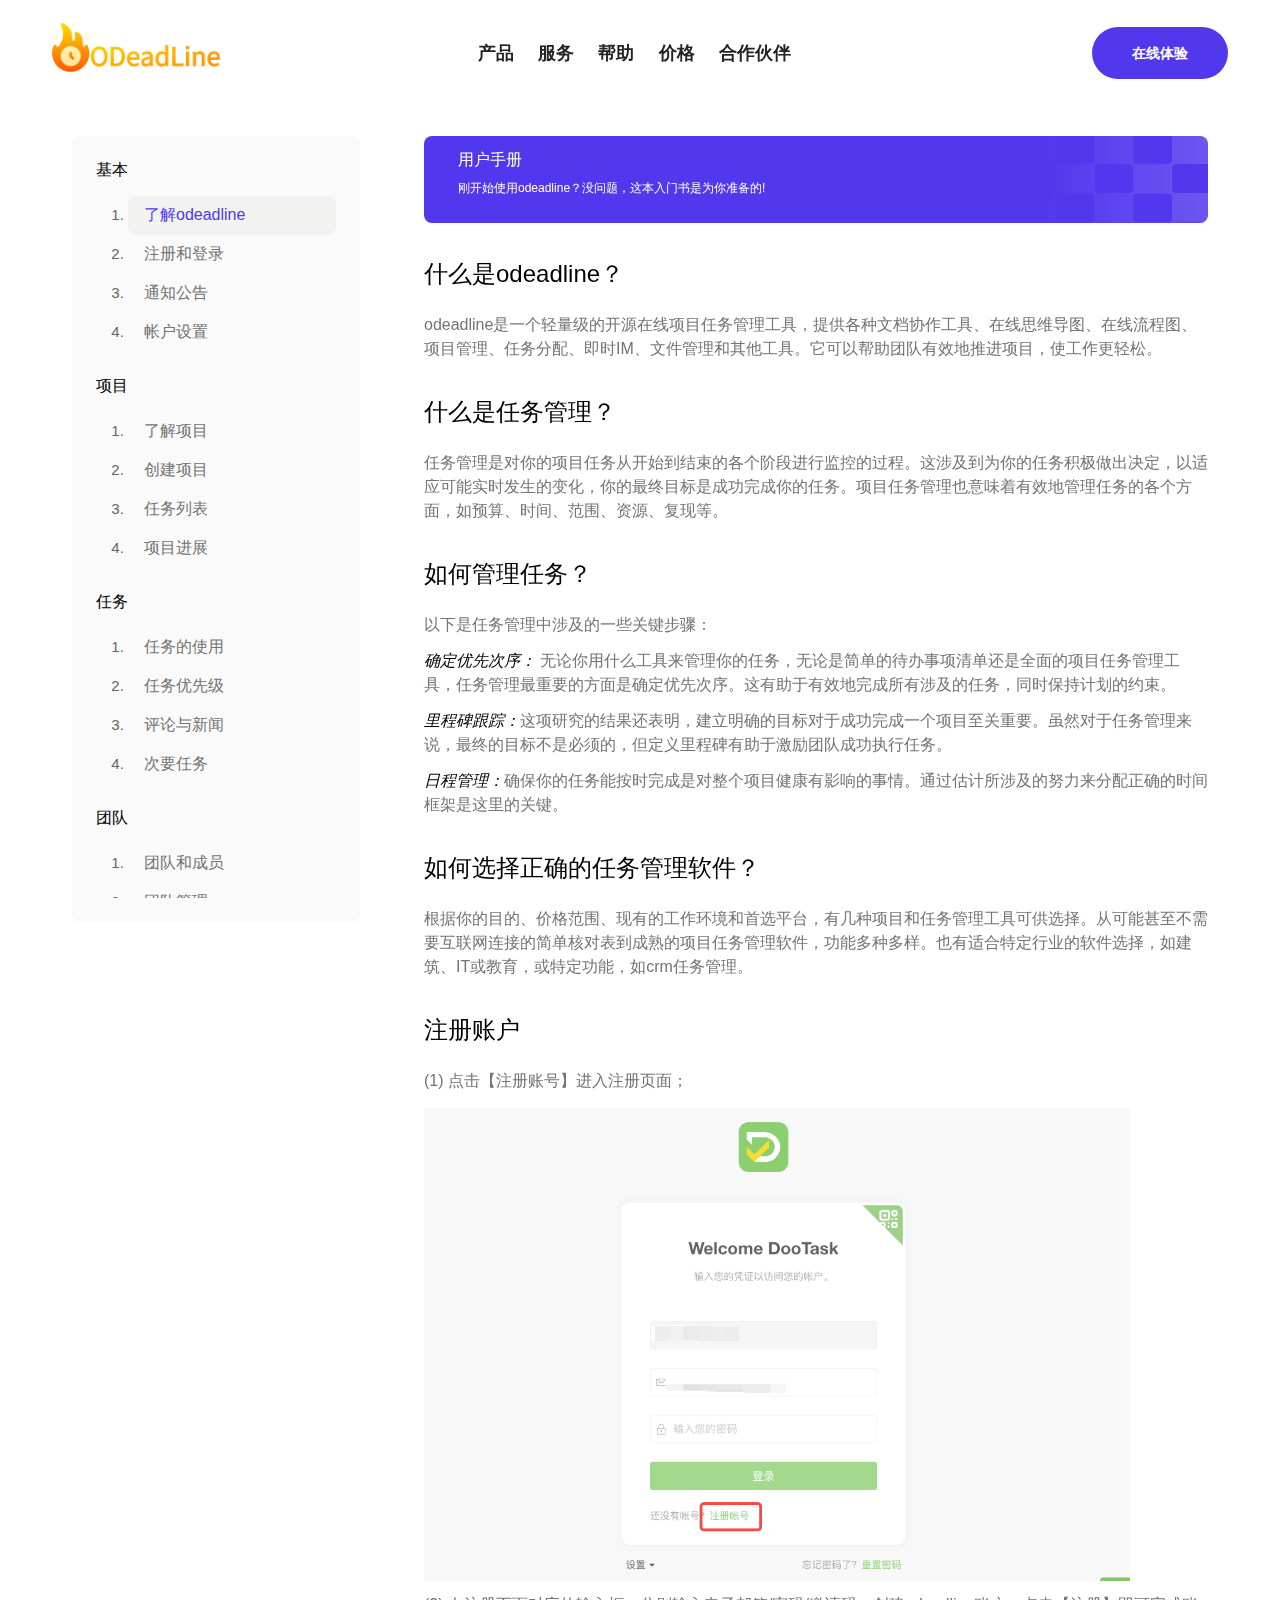
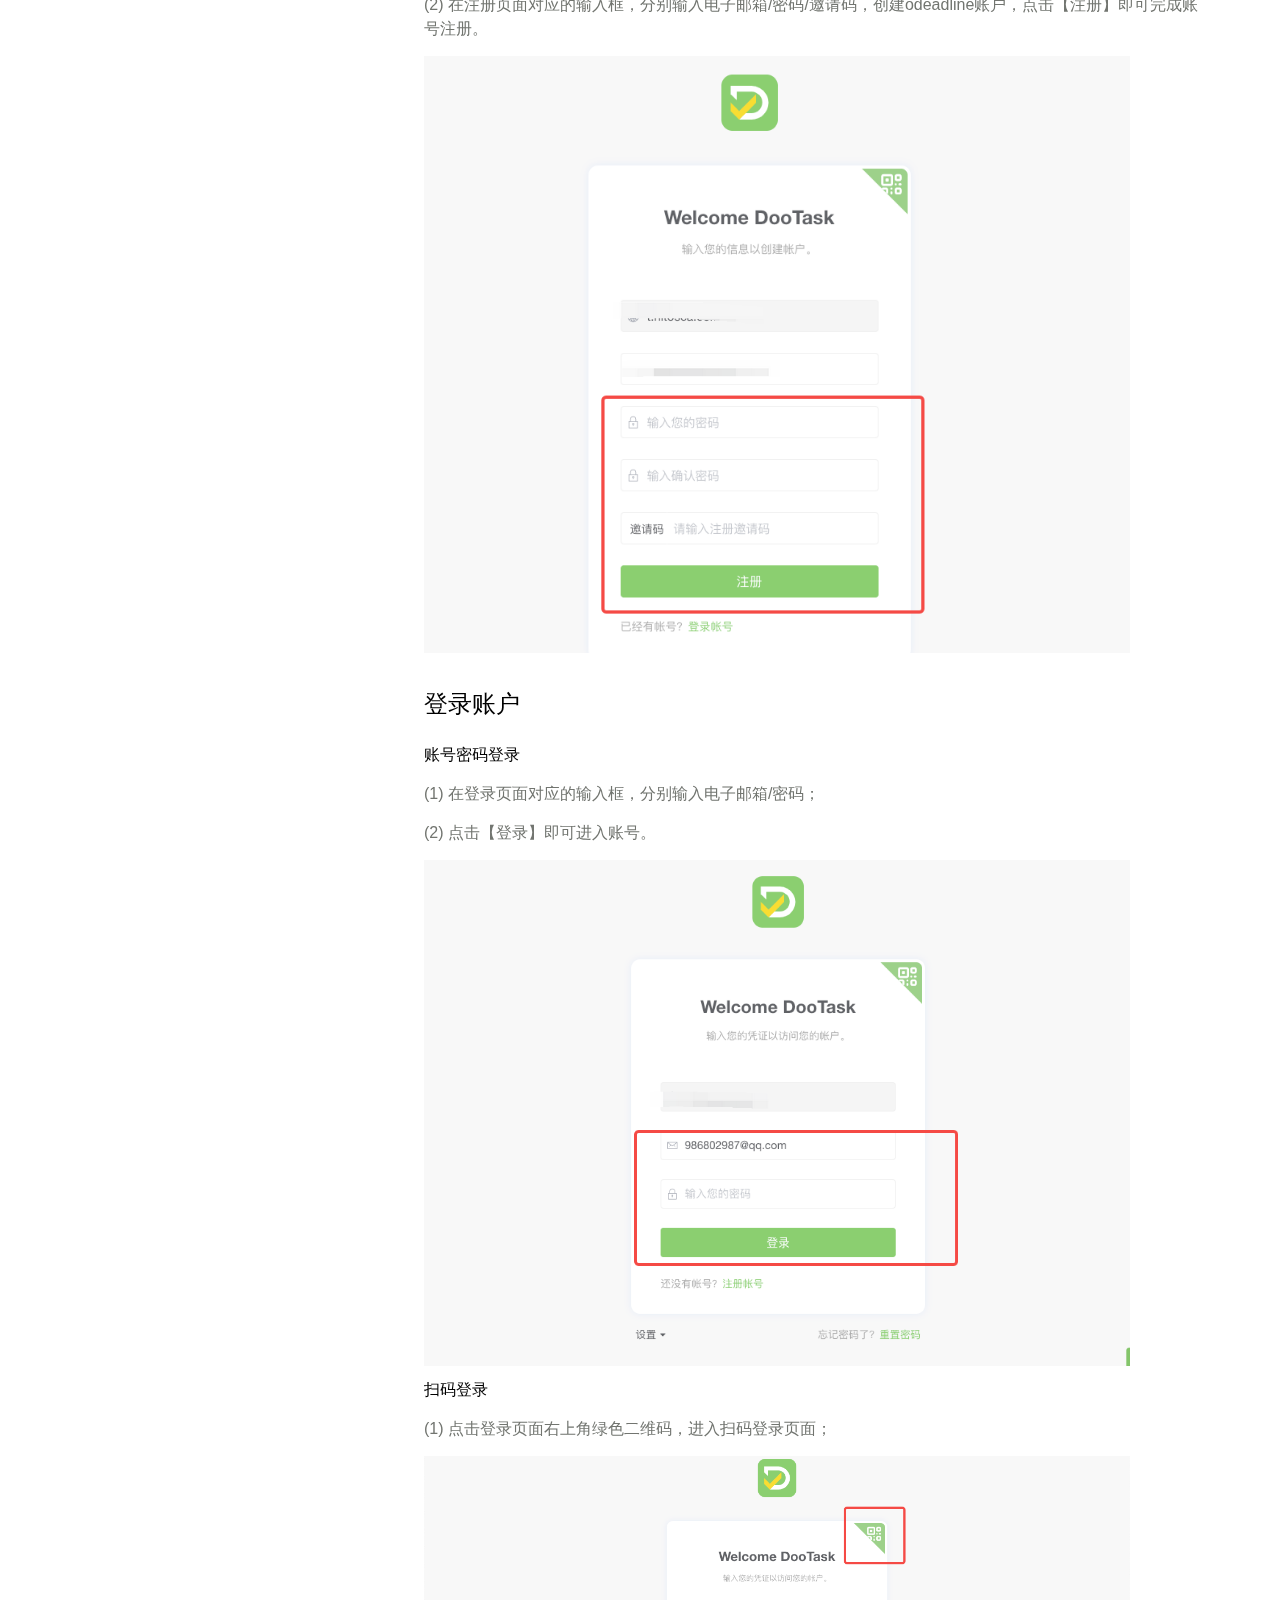
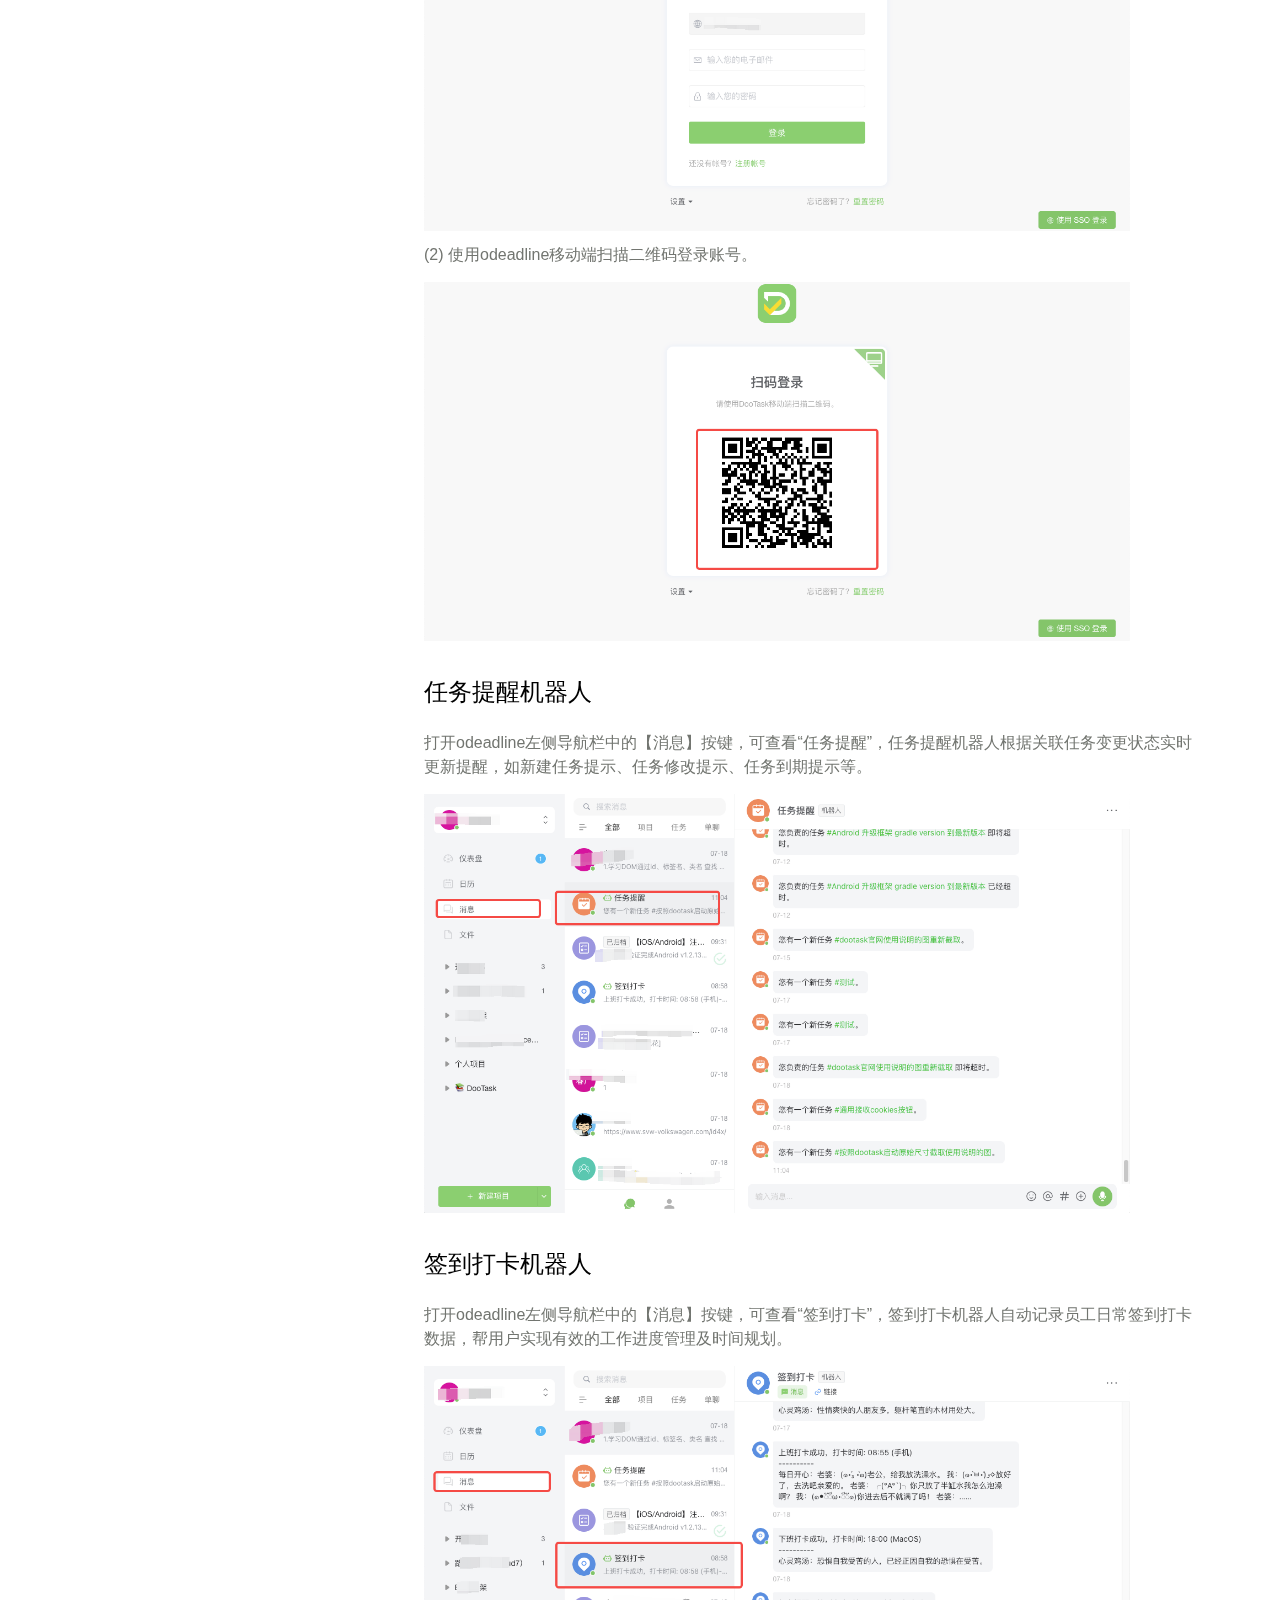
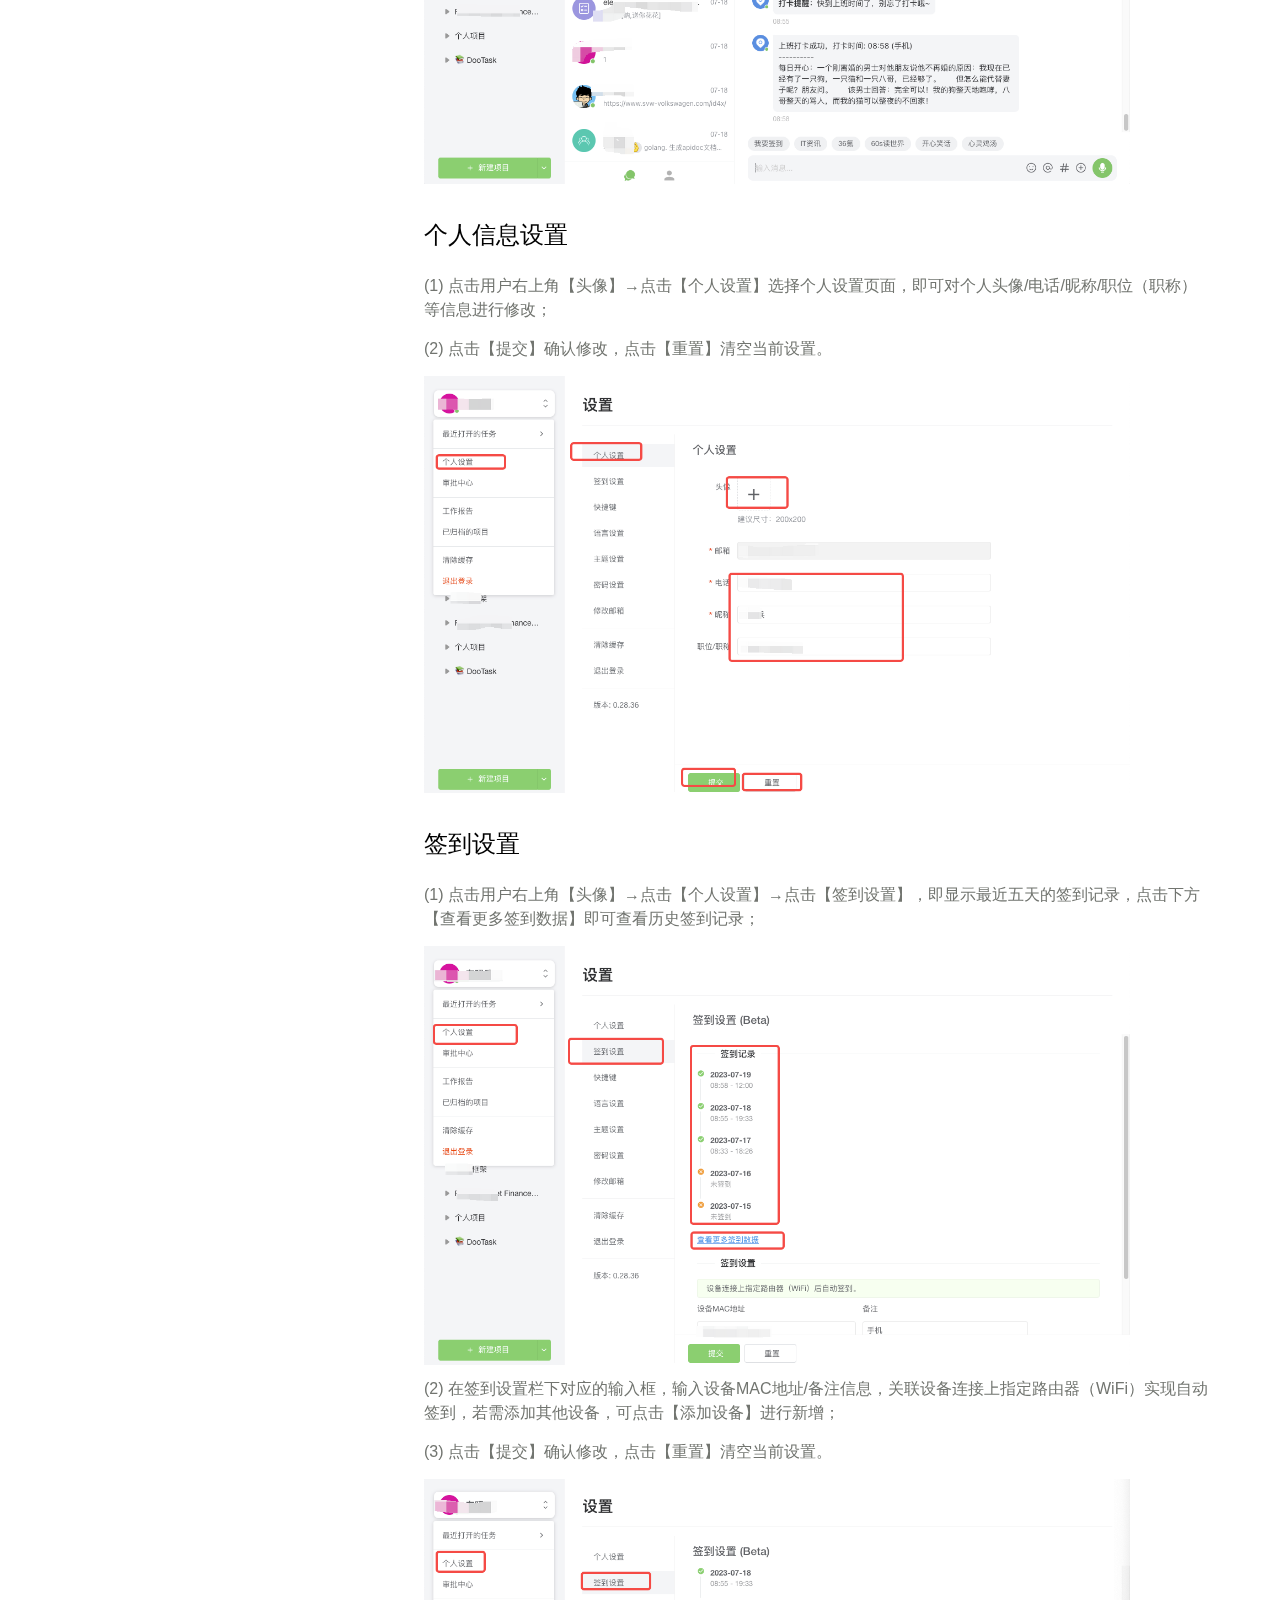
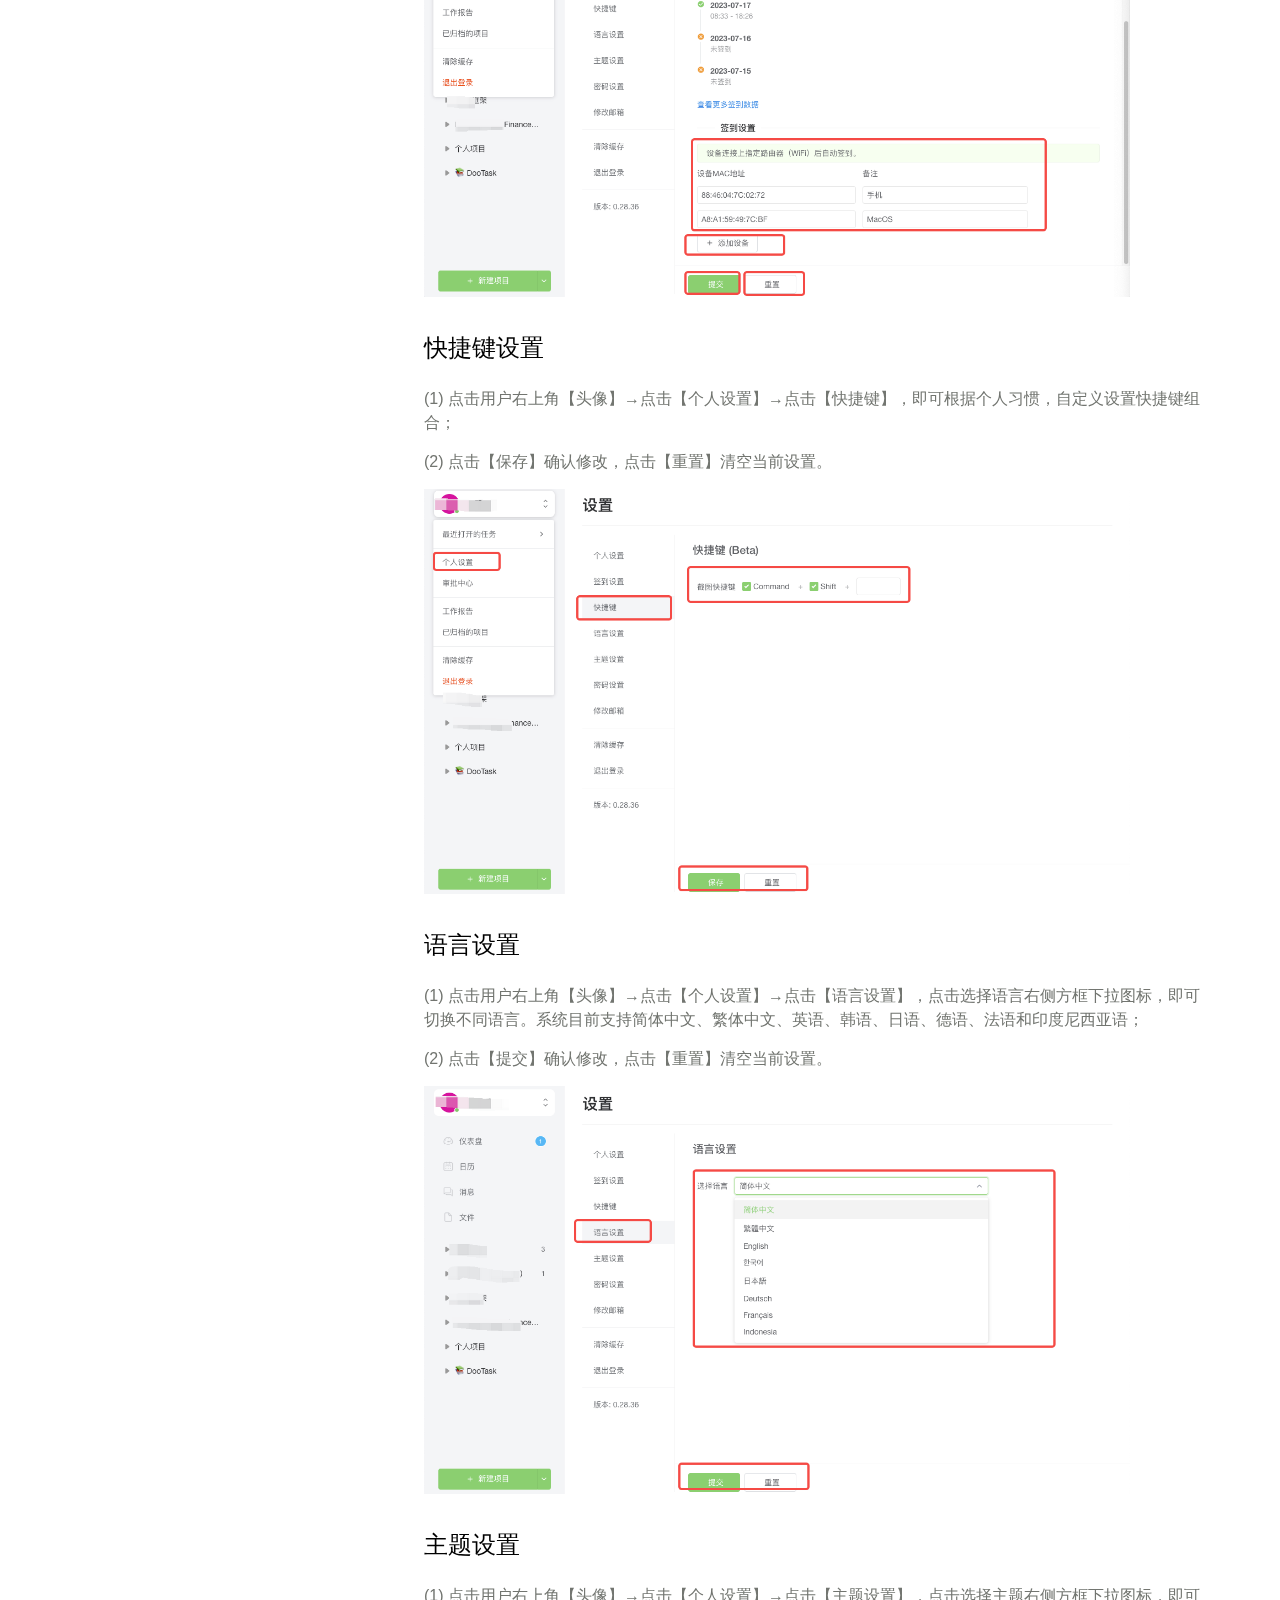
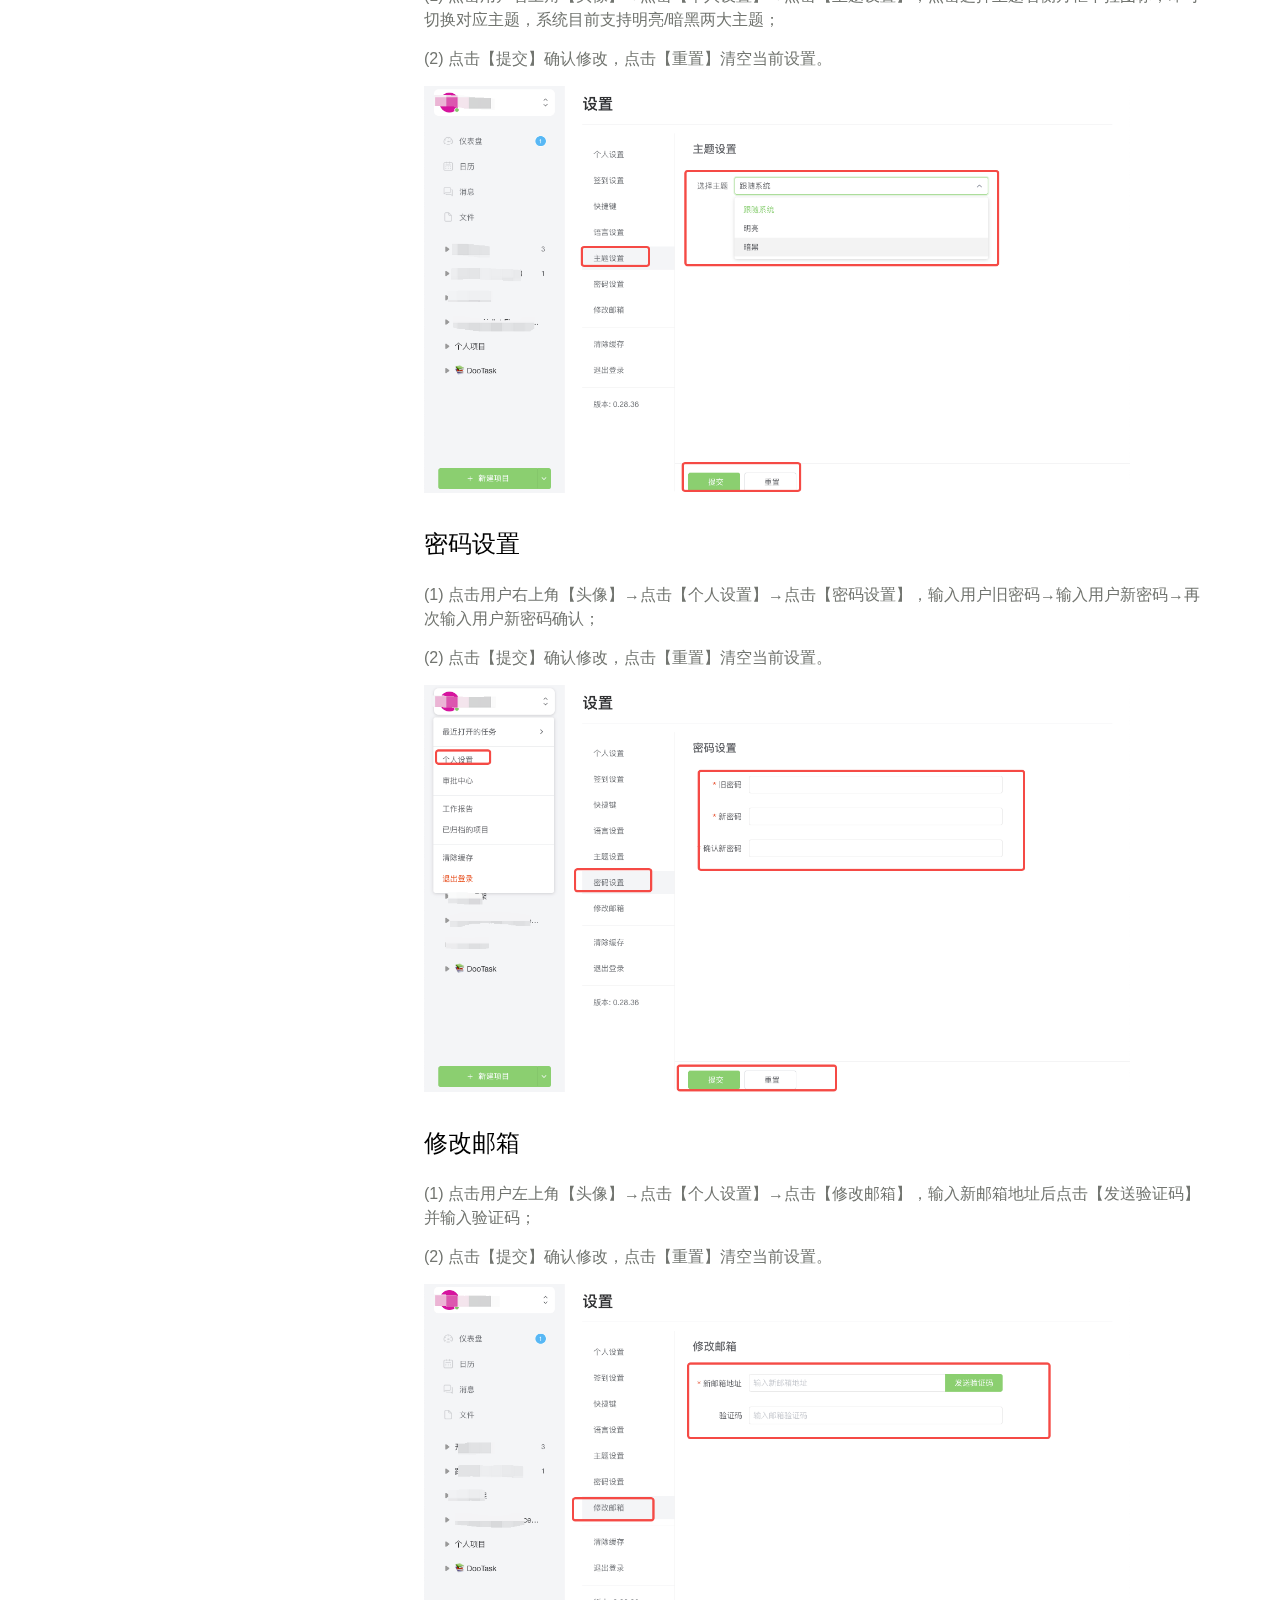
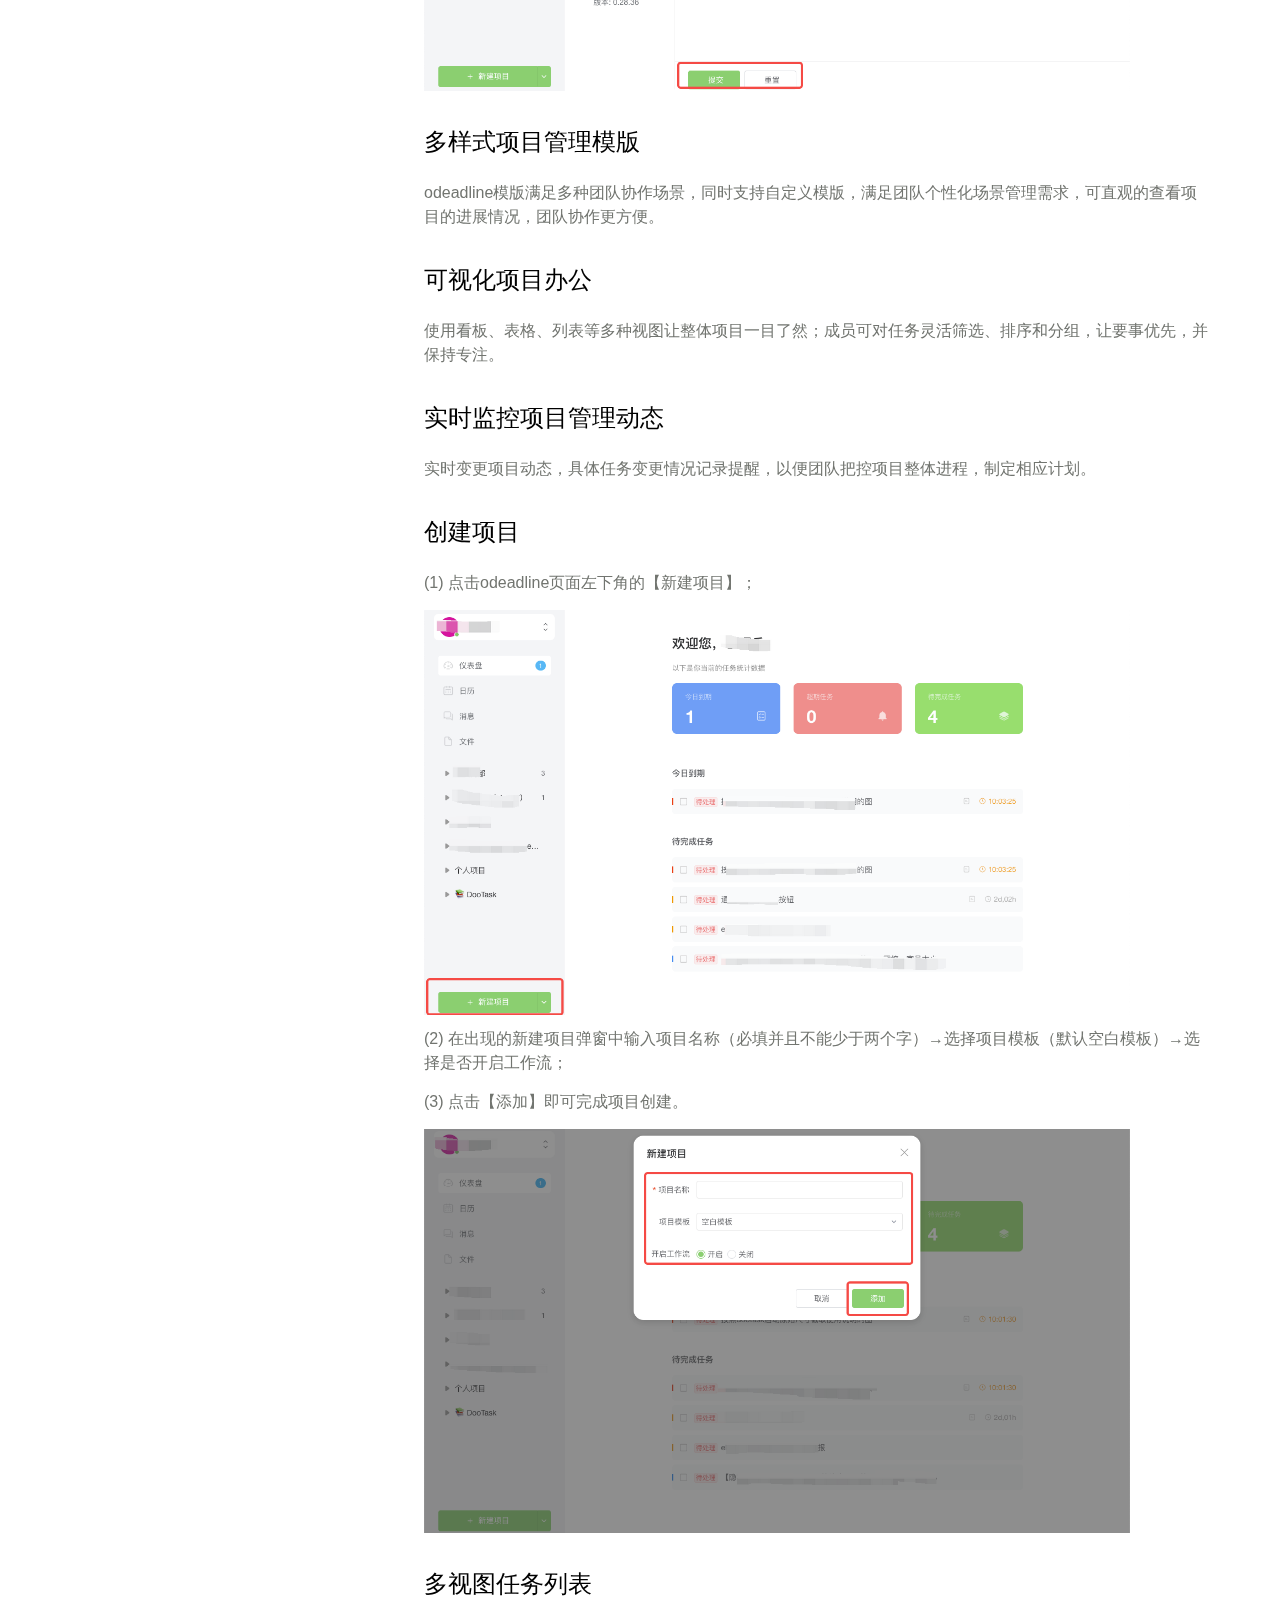
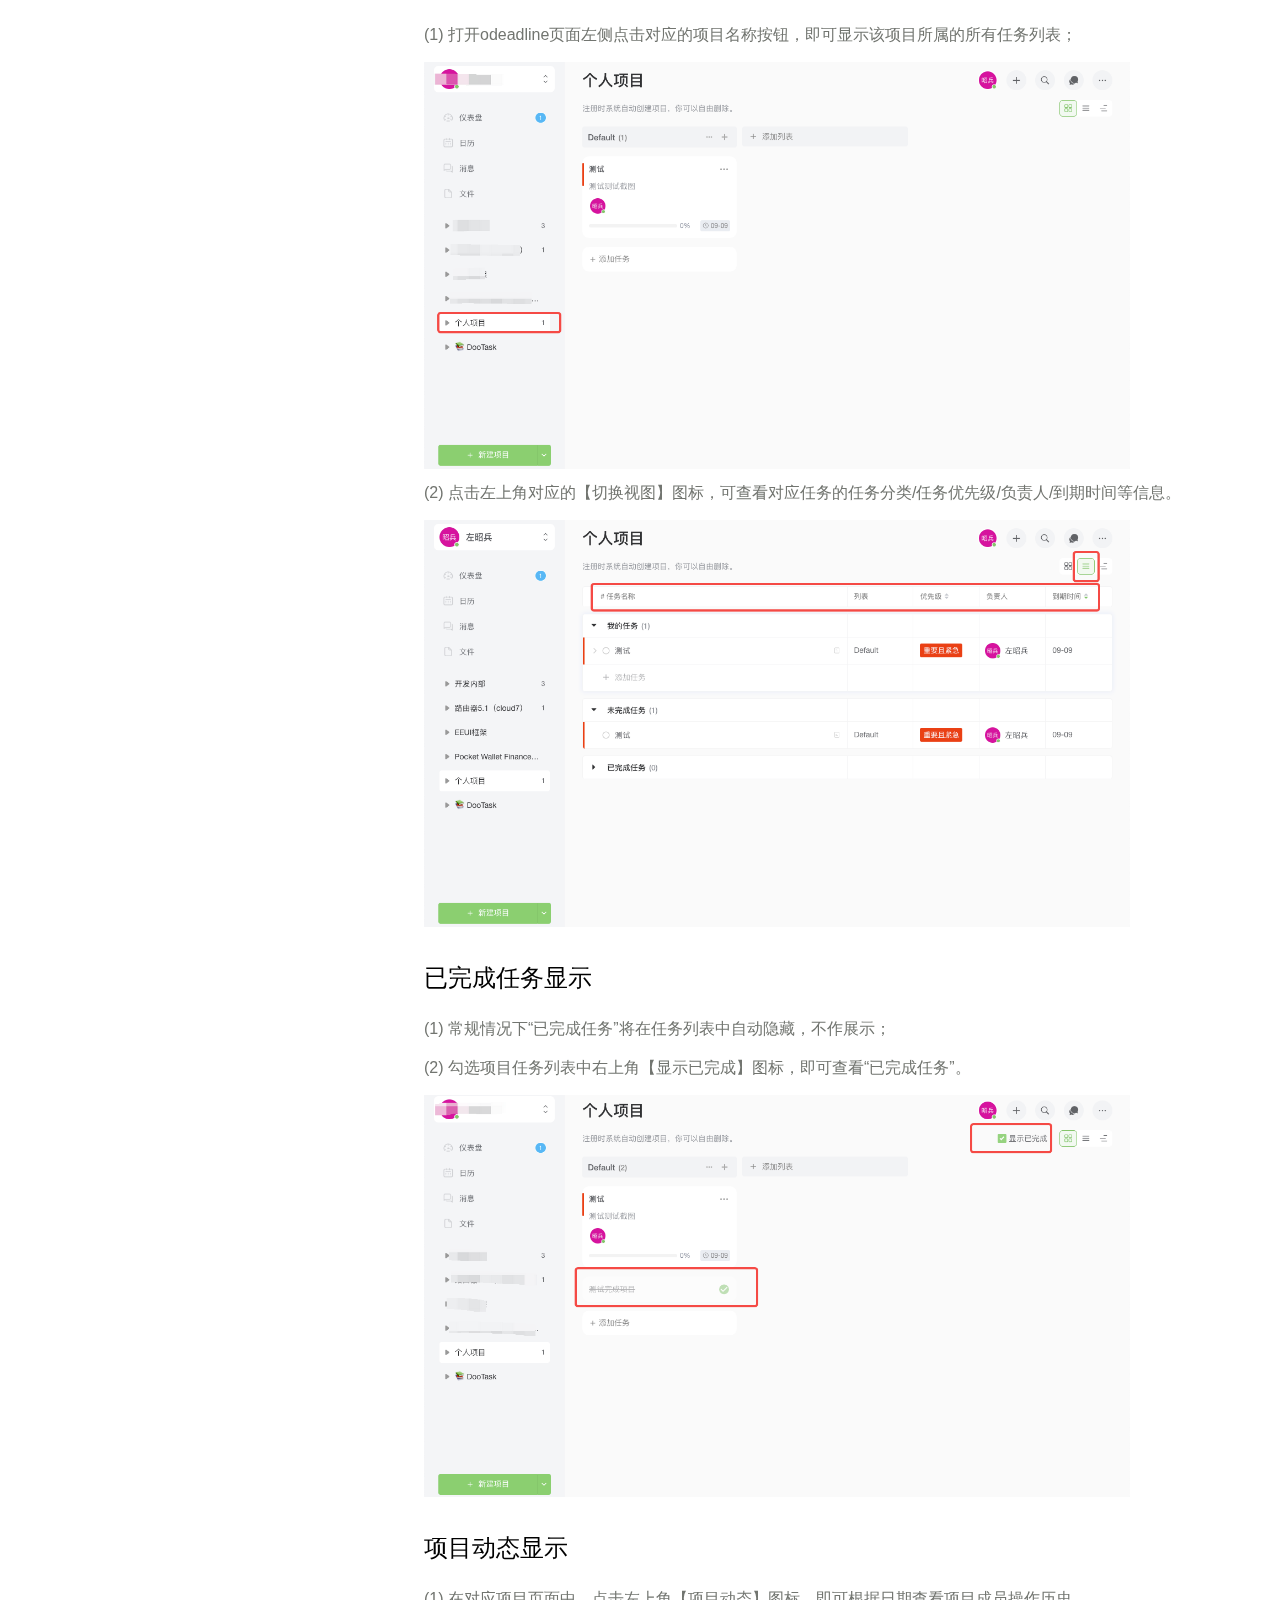
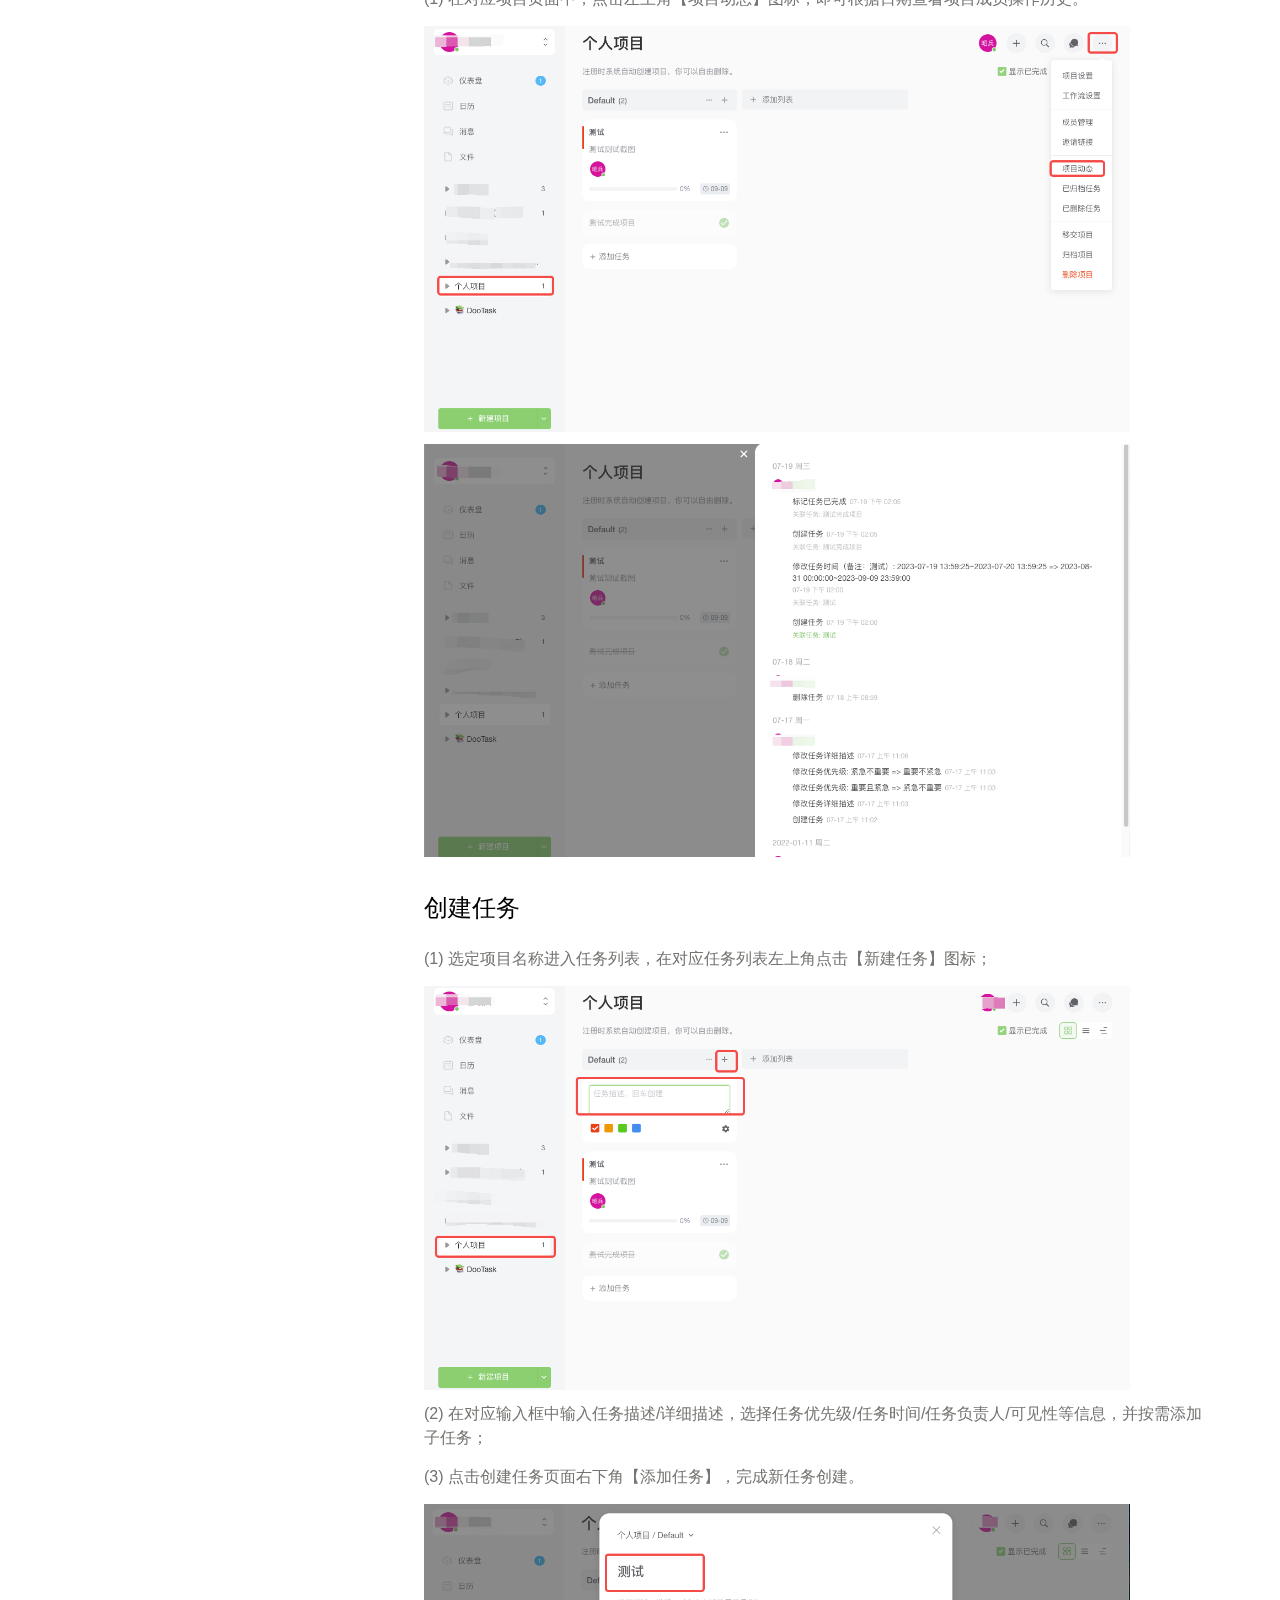
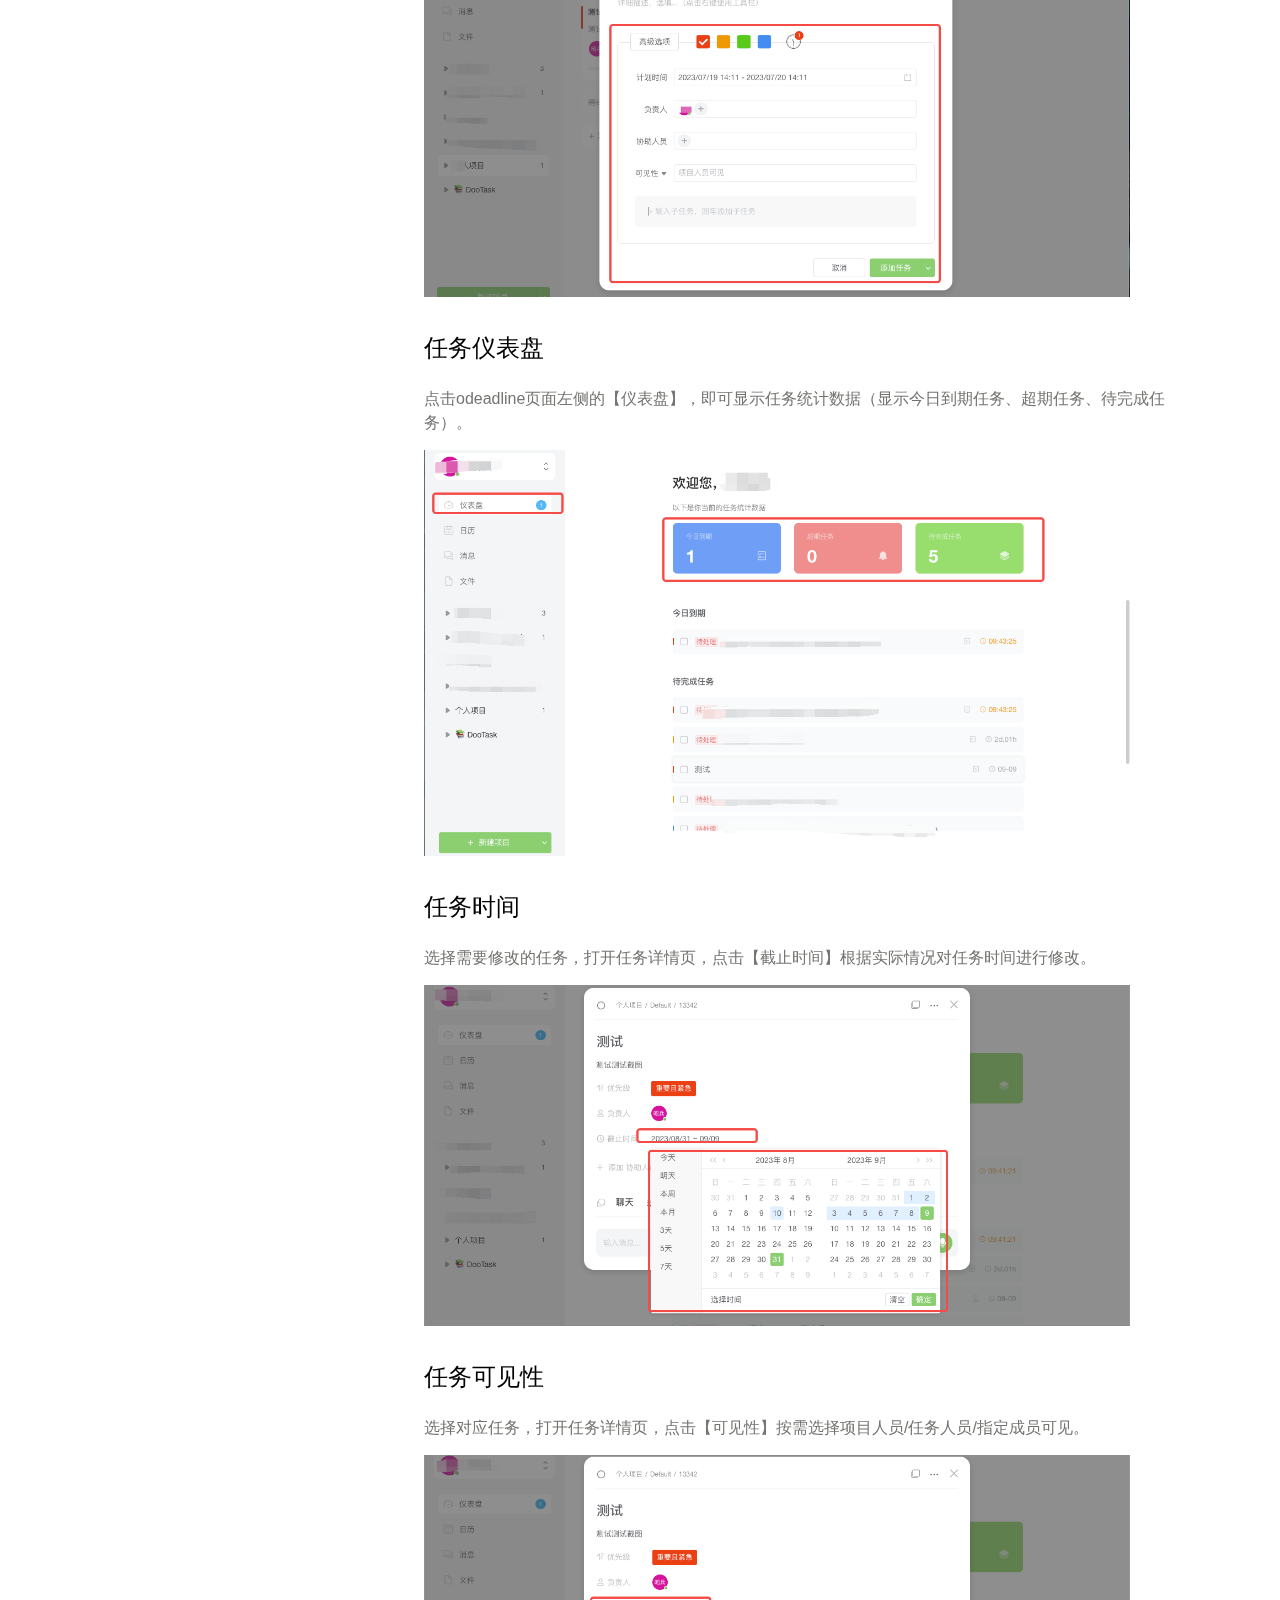
==== docs.html @ 8788df1c "feat(官网): 基本搞定官网，就差视频，和教程的图片替换" ====
<!DOCTYPE html>
<html lang="en">

<head>
    <!-- ========== Meta Tags ========== -->
    <meta charset="utf-8">
    <meta http-equiv="X-UA-Compatible" content="IE=edge">
    <meta name="viewport" content="width=device-width, initial-scale=1">
    <meta name="description" content="企业本地协作与管理一体机" />

    <!-- ========== Page Title ========== -->
    <title>企业协作与管理一体机</title>

    <!-- ========== Favicon Icon ========== -->
    <link
      rel="shortcut icon"
      href="assets/img/favicon.ico"
      type="image/x-icon"
    />

    <!-- ========== Start Stylesheet ========== -->
    <link href="assets/css/bootstrap.min.css" rel="stylesheet" />
    <link href="assets/css/font-awesome.min.css" rel="stylesheet" />
    <link href="assets/css/themify-icons.css" rel="stylesheet" />
    <link href="assets/css/elegant-icons.css" rel="stylesheet" />
    <link href="assets/css/flaticon-set.css" rel="stylesheet" />
    <link href="assets/css/magnific-popup.css" rel="stylesheet" />
    <link href="assets/css/owl.carousel.min.css" rel="stylesheet" />
    <link href="assets/css/owl.theme.default.min.css" rel="stylesheet" />
    <link href="assets/css/animate.css" rel="stylesheet" />
    <link href="assets/css/validnavs.css" rel="stylesheet" />
    <link href="assets/css/style.css" rel="stylesheet" />
    <link href="assets/css/responsive.css" rel="stylesheet" />

    <link rel="stylesheet" href="assets/css/common.css">
    <link rel="stylesheet" type="text/css" href="assets/css/rem.css">
    <link rel="stylesheet" href="assets/css/help.css">

    <!-- ========== End Stylesheet ========== -->

    <style>
        .middle {
            display: flex;
            flex-direction: column;
            justify-content: center;
            align-items: center;
        }
    </style>
    <!-- HTML5 shim and Respond.js for IE8 support of HTML5 elements and media queries -->
    <!-- WARNING: Respond.js doesn't work if you view the page via file:// -->
    <!--[if lt IE 9]>
      <script src="assets/js/html5/html5shiv.min.js"></script>
      <script src="assets/js/html5/respond.min.js"></script>
    <![endif]-->

</head>

<body>

    <!-- Preloader Start -->
    <div class="se-pre-con"></div>
    <!-- Preloader Ends -->

    <!-- Header 
    ============================================= -->
    <header>
        <!-- Start Navigation -->
        <nav
          class="navbar mobile-sidenav attr-border navbar-sticky navbar-default validnavs navbar-fixed dark no-background"
        >
          <div
            class="container d-flex justify-content-between align-items-center"
          >
            <!-- Start Header Navigation -->
            <div class="navbar-header">
              <button
                type="button"
                class="navbar-toggle"
                data-toggle="collapse"
                data-target="#navbar-menu"
              >
                <i class="fa fa-bars"></i>
              </button>
              <a class="navbar-brand" href="index.html">
                <img src="assets/img/odlogo-light.png" class="logo" alt="Logo" />
              </a>
            </div>
            <!-- End Header Navigation -->
  
            <!-- Collect the nav links, forms, and other content for toggling -->
            <div class="collapse navbar-collapse" id="navbar-menu">
              <img src="assets/img/logo.png" alt="Logo" />
              <button
                type="button"
                class="navbar-toggle"
                data-toggle="collapse"
                data-target="#navbar-menu"
              >
                <i class="fa fa-times"></i>
              </button>
  
              <ul
                class="nav navbar-nav navbar-right"
                data-in="fadeInDown"
                data-out="fadeOutUp"
              >
                <li>
                  <a
                    href="index.html"
                    class="dropdown-toggle active"
                    data-toggle="dropdown"
                    >产品</a
                  >
                </li>
                <li>
                  <a href="services.html" class="dropdown-toggle" data-toggle="dropdown"
                    >服务</a
                  >
                </li>
                <li>
                  <a href="docs.html" class="dropdown-toggle" data-toggle="dropdown"
                    >帮助</a
                  >
                </li>
                <li>
                  <a href="price.html" class="dropdown-toggle" data-toggle="dropdown"
                    >价格</a
                  >
                </li>
                <li>
                  <a href="partner.html" class="dropdown-toggle" data-toggle="dropdown"
                    >合作伙伴</a
                  >
                </li>
              </ul>
            </div>
            <!-- /.navbar-collapse -->

            <div class="attr-right">
              <!-- Start Atribute Navigation -->
              <div class="attr-nav">
                <ul>
                  <li class="button"><a target="_blank" href="https://demo.odeadline.com">在线体验</a></li>
                </ul>
              </div>
              <!-- End Atribute Navigation -->
            </div>
  
            <!-- Main Nav -->
          </div>
          <!-- Overlay screen for menu -->
          <div class="overlay-screen"></div>
          <!-- End Overlay screen for menu -->
        </nav>
        <!-- End Navigation -->
      </header>
      <!-- End Header -->


    <!-- help抽屉 -->
    <div class="help-drawer">
      <div class="drawer-t mb-36">
        <a href="../zh/index.html" class="logo">
          <img id="logo" src="assets/dooimg/light/logo.svg" alt="odeadline,Logo">
          <i class="odeadline txt-7002027">odeadline</i>
        </a>
        <i class="close-drawer" onclick="closeHelpDraweHandle()">✕</i>
      </div>
      <ul class="help-l-ul">
        <li class="help-l-ul-item mb-24">
          <h5 class="txt-4001620 help-h5 mb-16" style="font-weight: 500;">基本</h5>
          <ol class="help-l-ol">
            <li class="l-ul-item" onclick="closeHelpDraweHandle()">
              <a class="txt-4001620 txt" href="#section-1">了解odeadline</a>
            </li>
            <li class="l-ul-item" onclick="closeHelpDraweHandle()">
              <a class="txt-4001620 txt" href="#section-2">注册和登录</a>
            </li>
            <li class="l-ul-item" onclick="closeHelpDraweHandle()">
              <a class="txt-4001620 txt" href="#section-3">通知公告</a>
            </li>
            <li class="l-ul-item" onclick="closeHelpDraweHandle()">
              <a class="txt-4001620 txt" href="#section-4">帐户设置</a>
            </li>
          </ol>
        </li>
        <li class="help-l-ul-item mb-24">
          <h5 class="txt-4001620 help-h5 mb-16" style="font-weight: 500;">项目</h5>
          <ol class="help-l-ol">
            <li class="l-ul-item" onclick="closeHelpDraweHandle()">
              <a class="txt-4001620 txt" href="#section-5">了解项目</a>
            </li>
            <li class="l-ul-item" onclick="closeHelpDraweHandle()">
              <a class="txt-4001620 txt" href="#section-6">创建项目</a>
            </li>
            <li class="l-ul-item" onclick="closeHelpDraweHandle()">
              <a class="txt-4001620 txt" href="#section-7">任务列表</a>
            </li>
            <li class="l-ul-item" onclick="closeHelpDraweHandle()">
              <a class="txt-4001620 txt" href="#section-8">项目进展</a>
            </li>
          </ol>
        </li>
        <li class="help-l-ul-item mb-24">
          <h5 class="txt-4001620 help-h5 mb-16" style="font-weight: 500;">任务</h5>
          <ol class="help-l-ol">
            <li class="l-ul-item" onclick="closeHelpDraweHandle()">
              <a class="txt-4001620 txt" href="#section-9">任务的使用</a>
            </li>
            <li class="l-ul-item" onclick="closeHelpDraweHandle()">
              <a class="txt-4001620 txt" href="#section-10">任务优先级</a>
            </li>
            <li class="l-ul-item" onclick="closeHelpDraweHandle()">
              <a class="txt-4001620 txt" href="#section-11">评论与新闻</a>
            </li>
            <li class="l-ul-item" onclick="closeHelpDraweHandle()">
              <a class="txt-4001620 txt" href="#section-12">次要任务</a>
            </li>
          </ol>
        </li>
        <li class="help-l-ul-item mb-24">
          <h5 class="txt-4001620 help-h5 mb-16" style="font-weight: 500;">团队</h5>
          <ol class="help-l-ol">
            <li class="l-ul-item" onclick="closeHelpDraweHandle()">
              <a class="txt-4001620 txt" href="#section-13">团队和成员</a>
            </li>
            <li class="l-ul-item" onclick="closeHelpDraweHandle()">
              <a class="txt-4001620 txt" href="#section-14">团队管理</a>
            </li>
            <li class="l-ul-item" onclick="closeHelpDraweHandle()">
              <a class="txt-4001620 txt" href="#section-15">团队设置</a>
            </li>
            <li class="l-ul-item" onclick="closeHelpDraweHandle()">
              <a class="txt-4001620 txt" href="#section-16">成员分组</a>
            </li>
          </ol>
        </li>
        <li class="help-l-ul-item mb-24">
          <h5 class="txt-4001620 help-h5 mb-16" style="font-weight: 500;">文件</h5>
          <ol class="help-l-ol">
            <li class="l-ul-item" onclick="closeHelpDraweHandle()">
              <a class="txt-4001620 txt" href="#section-17">文件类型</a>
            </li>
            <li class="l-ul-item" onclick="closeHelpDraweHandle()">
              <a class="txt-4001620 txt" href="#section-18">共享的文件</a>
            </li>
            <li class="l-ul-item" onclick="closeHelpDraweHandle()">
              <a class="txt-4001620 txt" href="#section-19">访问权限</a>
            </li>
          </ol>
        </li>
      </ul>
    </div>

    <!-- 内容区域 -->
    <main>
      <!-- 主要区域划分 -->
      <section>
        <article class="help">
          <div class="help-con">
            <div class="help-t-768" id="help-menu-btn">
              <img class="help-t-prev" src="assets/dooimg/prev.svg" alt="帮助中心">
              <i class="help-t-tit">帮助中心</i>
            </div>
            <div class="help-layout">
              <div class="help-l help-fiexd">
                <ul class="help-l-ul help-l-1920" id="help-l-ul">
                  <li class="help-l-ul-item mb-24">
                    <h5 class="txt-4001620 help-h5 mb-16" style="font-weight: 500;">基本</h5>
                    <ol class="help-l-ol">
                      <li class="l-ul-item active" data-id="section-1">
                        <a class="txt-4001620 txt help-a">了解odeadline</a>
                      </li>
                      <li class="l-ul-item" data-id="section-2">
                        <a class="txt-4001620 txt help-a">注册和登录</a>
                      </li>
                      <li class="l-ul-item" data-id="section-3">
                        <a class="txt-4001620 txt help-a">通知公告</a>
                      </li>
                      <li class="l-ul-item" data-id="section-4">
                        <a class="txt-4001620 txt help-a">帐户设置</a>
                      </li>
                    </ol>
                  </li>
                  <li class="help-l-ul-item mb-24">
                    <h5 class="txt-4001620 help-h5 mb-16" style="font-weight: 500;">项目</h5>
                    <ol class="help-l-ol">
                      <li class="l-ul-item" data-id="section-5">
                        <a class="txt-4001620 txt help-a">了解项目</a>
                      </li>
                      <li class="l-ul-item" data-id="section-6">
                        <a class="txt-4001620 txt help-a">创建项目</a>
                      </li>
                      <li class="l-ul-item" data-id="section-7">
                        <a class="txt-4001620 txt help-a">任务列表</a>
                      </li>
                      <li class="l-ul-item" data-id="section-8">
                        <a class="txt-4001620 txt help-a">项目进展</a>
                      </li>
                    </ol>
                  </li>
                  <li class="help-l-ul-item mb-24">
                    <h5 class="txt-4001620 help-h5 mb-16" style="font-weight: 500;">任务</h5>
                    <ol class="help-l-ol">
                      <li class="l-ul-item" data-id="section-9">
                        <a class="txt-4001620 txt help-a">任务的使用</a>
                      </li>
                      <li class="l-ul-item" data-id="section-10">
                        <a class="txt-4001620 txt help-a">任务优先级</a>
                      </li>
                      <li class="l-ul-item" data-id="section-11">
                        <a class="txt-4001620 txt help-a">评论与新闻</a>
                      </li>
                      <li class="l-ul-item" data-id="section-12">
                        <a class="txt-4001620 txt help-a">次要任务</a>
                      </li>
                    </ol>
                  </li>
                  <li class="help-l-ul-item mb-24">
                    <h5 class="txt-4001620 help-h5 mb-16" style="font-weight: 500;">团队</h5>
                    <ol class="help-l-ol">
                      <li class="l-ul-item" data-id="section-13">
                        <a class="txt-4001620 txt help-a">团队和成员</a>
                      </li>
                      <li class="l-ul-item" data-id="section-14">
                        <a class="txt-4001620 txt help-a">团队管理</a>
                      </li>
                      <li class="l-ul-item" data-id="section-15">
                        <a class="txt-4001620 txt help-a">团队设置</a>
                      </li>
                      <li class="l-ul-item" data-id="section-16">
                        <a class="txt-4001620 txt help-a">成员分组</a>
                      </li>
                    </ol>
                  </li>
                  <li class="help-l-ul-item mb-24">
                    <h5 class="txt-4001620 help-h5 mb-16" style="font-weight: 500;">文件</h5>
                    <ol class="help-l-ol">
                      <li class="l-ul-item" data-id="section-17">
                        <a class="txt-4001620 txt help-a">文件类型</a>
                      </li>
                      <li class="l-ul-item" data-id="section-18">
                        <a class="txt-4001620 txt help-a">共享的文件</a>
                      </li>
                      <li class="l-ul-item" data-id="section-19">
                        <a class="txt-4001620 txt help-a">访问权限</a>
                      </li>
                    </ol>
                  </li>
                </ul>
              </div>
              <div class="help-r">
                <div class="help-pic1 mb-36">
                  <img id="help-pic1-svg" class="theme_light" src="assets/dooimg/light/help_pic11.svg" alt="刚开始使用odeadline？没问题，这本入门书是为你准备的!">
                  <img id="help-pic1-svg" class="theme_dark" src="assets/dooimg/dark/help_pic11.svg" alt="刚开始使用odeadline？没问题，这本入门书是为你准备的!">
                  <div class="help-pic1-tips">
                    <h2 class="help-pic1-tips-h2 txt-6003652">用户手册</h2>
                    <h6 class="help-pic1-tips-h6 txt-4001624">刚开始使用odeadline？没问题，这本入门书是为你准备的!</h6>
                  </div>
                </div>
                <ul class="help-r-ul">
                  <li class="r-ul-item mb-36" id="section-1">
                    <h4 class="txt-5002430 help-h4 mb-24">什么是odeadline？</h4>
                    <h6 class="txt-4001624 help-h6">odeadline是一个轻量级的开源在线项目任务管理工具，提供各种文档协作工具、在线思维导图、在线流程图、项目管理、任务分配、即时IM、文件管理和其他工具。它可以帮助团队有效地推进项目，使工作更轻松。</h6>
                  </li>
                  <li class="r-ul-item mb-36">
                    <h4 class="txt-5002430 help-h4 mb-24">什么是任务管理？</h4>
                    <h6 class="txt-4001624 help-h6 mb-16">任务管理是对你的项目任务从开始到结束的各个阶段进行监控的过程。这涉及到为你的任务积极做出决定，以适应可能实时发生的变化，你的最终目标是成功完成你的任务。项目任务管理也意味着有效地管理任务的各个方面，如预算、时间、范围、资源、复现等。</h6>
<!--                    <img class="r-ul-item-pic1" id="help_pic2" src="assets/dooimg/light/help_pic2.png" alt="什么是任务管理？">-->
                  </li>
                  <li class="r-ul-item mb-36">
                    <h4 class="txt-5002430 help-h4 mb-24">如何管理任务？</h4>
                    <h6 class="txt-4001624 help-h6 mb-12">以下是任务管理中涉及的一些关键步骤：</h6>
                    <h6 class="txt-4001624 help-h6 mb-12"><i class="help-h6-bold">确定优先次序： </i>无论你用什么工具来管理你的任务，无论是简单的待办事项清单还是全面的项目任务管理工具，任务管理最重要的方面是确定优先次序。这有助于有效地完成所有涉及的任务，同时保持计划的约束。</h6>
                    <h6 class="txt-4001624 help-h6 mb-12"><i class="help-h6-bold">里程碑跟踪：</i>这项研究的结果还表明，建立明确的目标对于成功完成一个项目至关重要。虽然对于任务管理来说，最终的目标不是必须的，但定义里程碑有助于激励团队成功执行任务。</h6>
                    <h6 class="txt-4001624 help-h6 mb-16"><i class="help-h6-bold">日程管理：</i>确保你的任务能按时完成是对整个项目健康有影响的事情。通过估计所涉及的努力来分配正确的时间框架是这里的关键。</h6>
<!--                    <img class="r-ul-item-pic1" id="help_pic3" src="assets/dooimg/light/help_pic3.png" alt="如何管理任务？">-->
                  </li>
                  <li class="r-ul-item mb-36">
                    <h4 class="txt-5002430 help-h4 mb-24">如何选择正确的任务管理软件？</h4>
                    <h6 class="txt-4001624 help-h6">根据你的目的、价格范围、现有的工作环境和首选平台，有几种项目和任务管理工具可供选择。从可能甚至不需要互联网连接的简单核对表到成熟的项目任务管理软件，功能多种多样。也有适合特定行业的软件选择，如建筑、IT或教育，或特定功能，如crm任务管理。</h6>
                  </li>
                  <li class="r-ul-item mb-36" id="section-2">
                    <h4 class="txt-5002430 help-h4 mb-24">注册账户</h4>
                    <h6 class="txt-4001624 help-h6">(1)	点击【注册账号】进入注册页面；</h6>
                    <img class="r-ul-item-pic1" id="help_pic_register1" src="assets/dooimg/light/help_pic_register1.png" alt="注册账户">
                    <h6 class="txt-4001624 help-h6">(2) 在注册页面对应的输入框，分别输入电子邮箱/密码/邀请码，创建odeadline账户，点击【注册】即可完成账号注册。</h6>
                    <img class="r-ul-item-pic1" id="help_pic_register2" src="assets/dooimg/light/help_pic_register2.png" alt="注册账户">
                  </li>
                  <li class="r-ul-item mb-36">
                    <h4 class="txt-5002430 help-h4 mb-24">登录账户</h4>
                    <h6 class="txt-4001624 help-h6-bold">账号密码登录</h6>
                    <h6 class="txt-4001624 help-h6">(1) 在登录页面对应的输入框，分别输入电子邮箱/密码；</h6>
                    <h6 class="txt-4001624 help-h6">(2) 点击【登录】即可进入账号。</h6>
                    <img class="r-ul-item-pic1" id="help_pic_login1" src="assets/dooimg/light/help_pic_login1.png" alt="账号密码登录">
                    <h6 class="txt-4001624 help-h6-bold">扫码登录</h6>
                    <h6 class="txt-4001624 help-h6">(1) 点击登录页面右上角绿色二维码，进入扫码登录页面；</h6>
                    <img class="r-ul-item-pic1" id="help_pic_login2" src="assets/dooimg/light/help_pic_login2.png" alt="扫码登录">
                    <h6 class="txt-4001624 help-h6">(2) 使用odeadline移动端扫描二维码登录账号。</h6>
                    <img class="r-ul-item-pic1" id="help_pic_login3" src="assets/dooimg/light/help_pic_login3.png" alt="扫码登录">
                  </li>
                  <li class="r-ul-item mb-36" id="section-3">
                    <h4 class="txt-5002430 help-h4 mb-24">任务提醒机器人</h4>
                    <h6 class="txt-4001624 help-h6">打开odeadline左侧导航栏中的【消息】按键，可查看“任务提醒”，任务提醒机器人根据关联任务变更状态实时更新提醒，如新建任务提示、任务修改提示、任务到期提示等。</h6>
                    <img class="r-ul-item-pic1" id="help_pic_note1" src="assets/dooimg/light/help_pic_note1.png" alt="任务提醒机器人">
                  </li>
                  <li class="r-ul-item mb-36">
                    <h4 class="txt-5002430 help-h4 mb-24">签到打卡机器人</h4>
                    <h6 class="txt-4001624 help-h6">打开odeadline左侧导航栏中的【消息】按键，可查看“签到打卡”，签到打卡机器人自动记录员工日常签到打卡数据，帮用户实现有效的工作进度管理及时间规划。</h6>
                    <img class="r-ul-item-pic1" id="help_pic_note2" src="assets/dooimg/light/help_pic_note2.png" alt="签到打卡机器人">
                  </li>
                  <li class="r-ul-item mb-36" id="section-4">
                    <h4 class="txt-5002430 help-h4 mb-24">个人信息设置</h4>
                    <h6 class="txt-4001624 help-h6">(1) 点击用户右上角【头像】→点击【个人设置】选择个人设置页面，即可对个人头像/电话/昵称/职位（职称）等信息进行修改；</h6>
                    <h6 class="txt-4001624 help-h6">(2) 点击【提交】确认修改，点击【重置】清空当前设置。</h6>
                    <img class="r-ul-item-pic1" id="help_pic_set1" src="assets/dooimg/light/help_pic_set1.png" alt="个人信息设置">
                  </li>
                  <li class="r-ul-item mb-36">
                    <h4 class="txt-5002430 help-h4 mb-24">签到设置</h4>
                    <h6 class="txt-4001624 help-h6">(1) 点击用户右上角【头像】→点击【个人设置】→点击【签到设置】，即显示最近五天的签到记录，点击下方【查看更多签到数据】即可查看历史签到记录；</h6>
                    <img class="r-ul-item-pic1" id="help_pic_set2" src="assets/dooimg/light/help_pic_set2.png" alt="签到设置">
                    <h6 class="txt-4001624 help-h6">(2) 在签到设置栏下对应的输入框，输入设备MAC地址/备注信息，关联设备连接上指定路由器（WiFi）实现自动签到，若需添加其他设备，可点击【添加设备】进行新增；</h6>
                    <h6 class="txt-4001624 help-h6">(3) 点击【提交】确认修改，点击【重置】清空当前设置。</h6>
                    <img class="r-ul-item-pic1" id="help_pic_set3" src="assets/dooimg/light/help_pic_set3.png" alt="签到设置">
                  </li>
                  <li class="r-ul-item mb-36">
                    <h4 class="txt-5002430 help-h4 mb-24">快捷键设置</h4>
                    <h6 class="txt-4001624 help-h6">(1) 点击用户右上角【头像】→点击【个人设置】→点击【快捷键】，即可根据个人习惯，自定义设置快捷键组合；</h6>
                    <h6 class="txt-4001624 help-h6">(2) 点击【保存】确认修改，点击【重置】清空当前设置。</h6>
                    <img class="r-ul-item-pic1" id="help_pic_set4" src="assets/dooimg/light/help_pic_set4.png" alt="快捷键设置">
                  </li>
                  <li class="r-ul-item mb-36">
                    <h4 class="txt-5002430 help-h4 mb-24">语言设置</h4>
                    <h6 class="txt-4001624 help-h6">(1) 点击用户右上角【头像】→点击【个人设置】→点击【语言设置】，点击选择语言右侧方框下拉图标，即可切换不同语言。系统目前支持简体中文、繁体中文、英语、韩语、日语、德语、法语和印度尼西亚语；</h6>
                    <h6 class="txt-4001624 help-h6">(2) 点击【提交】确认修改，点击【重置】清空当前设置。</h6>
                    <img class="r-ul-item-pic1" id="help_pic_set5" src="assets/dooimg/light/help_pic_set5.png" alt="语言设置">
                  </li>
                  <li class="r-ul-item mb-36">
                    <h4 class="txt-5002430 help-h4 mb-24">主题设置</h4>
                    <h6 class="txt-4001624 help-h6">(1) 点击用户右上角【头像】→点击【个人设置】→点击【主题设置】，点击选择主题右侧方框下拉图标，即可切换对应主题，系统目前支持明亮/暗黑两大主题；</h6>
                    <h6 class="txt-4001624 help-h6">(2) 点击【提交】确认修改，点击【重置】清空当前设置。</h6>
                    <img class="r-ul-item-pic1" id="help_pic_set6" src="assets/dooimg/light/help_pic_set6.png" alt="主题设置">
                  </li>
                  <li class="r-ul-item mb-36">
                    <h4 class="txt-5002430 help-h4 mb-24">密码设置</h4>
                    <h6 class="txt-4001624 help-h6">(1) 点击用户右上角【头像】→点击【个人设置】→点击【密码设置】，输入用户旧密码→输入用户新密码→再次输入用户新密码确认；</h6>
                    <h6 class="txt-4001624 help-h6">(2) 点击【提交】确认修改，点击【重置】清空当前设置。</h6>
                    <img class="r-ul-item-pic1" id="help_pic_set7" src="assets/dooimg/light/help_pic_set7.png" alt="密码设置">
                  </li>
                  <li class="r-ul-item mb-36">
                    <h4 class="txt-5002430 help-h4 mb-24">修改邮箱</h4>
                    <h6 class="txt-4001624 help-h6">(1) 点击用户左上角【头像】→点击【个人设置】→点击【修改邮箱】，输入新邮箱地址后点击【发送验证码】并输入验证码；</h6>
                    <h6 class="txt-4001624 help-h6">(2) 点击【提交】确认修改，点击【重置】清空当前设置。</h6>
                    <img class="r-ul-item-pic1" id="help_pic_set8" src="assets/dooimg/light/help_pic_set8.png" alt="修改邮箱">
                  </li>
                  <li class="r-ul-item mb-36" id="section-5">
                    <h4 class="txt-5002430 help-h4 mb-24">多样式项目管理模版</h4>
                    <h6 class="txt-4001624 help-h6">odeadline模版满足多种团队协作场景，同时支持自定义模版，满足团队个性化场景管理需求，可直观的查看项目的进展情况，团队协作更方便。</h6>
                  </li>
                  <li class="r-ul-item mb-36">
                    <h4 class="txt-5002430 help-h4 mb-24">可视化项目办公</h4>
                    <h6 class="txt-4001624 help-h6">使用看板、表格、列表等多种视图让整体项目一目了然；成员可对任务灵活筛选、排序和分组，让要事优先，并保持专注。</h6>
                  </li>
                  <li class="r-ul-item mb-36">
                    <h4 class="txt-5002430 help-h4 mb-24">实时监控项目管理动态</h4>
                    <h6 class="txt-4001624 help-h6">实时变更项目动态，具体任务变更情况记录提醒，以便团队把控项目整体进程，制定相应计划。</h6>
                  </li>
                  <li class="r-ul-item mb-36" id="section-6">
                    <h4 class="txt-5002430 help-h4 mb-24">创建项目</h4>
                    <h6 class="txt-4001624 help-h6">(1) 点击odeadline页面左下角的【新建项目】；</h6>
                    <img class="r-ul-item-pic1" id="help_pic_new_project1" src="assets/dooimg/light/help_pic_new_project1.png" alt="创建项目">
                    <h6 class="txt-4001624 help-h6">(2) 在出现的新建项目弹窗中输入项目名称（必填并且不能少于两个字）→选择项目模板（默认空白模板）→选择是否开启工作流；</h6>
                    <h6 class="txt-4001624 help-h6">(3) 点击【添加】即可完成项目创建。</h6>
                    <img class="r-ul-item-pic1" id="help_pic_new_project2" src="assets/dooimg/light/help_pic_new_project2.png" alt="创建项目">
                  </li>
                  <li class="r-ul-item mb-36" id="section-7">
                    <h4 class="txt-5002430 help-h4 mb-24">多视图任务列表</h4>
                    <h6 class="txt-4001624 help-h6">(1) 打开odeadline页面左侧点击对应的项目名称按钮，即可显示该项目所属的所有任务列表；</h6>
                    <img class="r-ul-item-pic1" id="help_pic_new_project3" src="assets/dooimg/light/help_pic_new_project3.png" alt="多视图任务列表">
                    <h6 class="txt-4001624 help-h6">(2) 点击左上角对应的【切换视图】图标，可查看对应任务的任务分类/任务优先级/负责人/到期时间等信息。</h6>
                    <img class="r-ul-item-pic1" id="help_pic_new_project4" src="assets/dooimg/light/help_pic_new_project4.png" alt="多视图任务列表">
                  </li>
                  <li class="r-ul-item mb-36">
                    <h4 class="txt-5002430 help-h4 mb-24">已完成任务显示</h4>
                    <h6 class="txt-4001624 help-h6">(1) 常规情况下“已完成任务”将在任务列表中自动隐藏，不作展示；</h6>
                    <h6 class="txt-4001624 help-h6">(2) 勾选项目任务列表中右上角【显示已完成】图标，即可查看“已完成任务”。</h6>
                    <img class="r-ul-item-pic1" id="help_pic_new_project5" src="assets/dooimg/light/help_pic_new_project5.png" alt="已完成任务显示">
                  </li>
                  <li class="r-ul-item mb-36" id="section-8">
                    <h4 class="txt-5002430 help-h4 mb-24">项目动态显示</h4>
                    <h6 class="txt-4001624 help-h6">(1) 在对应项目页面中，点击左上角【项目动态】图标，即可根据日期查看项目成员操作历史。</h6>
                    <img class="r-ul-item-pic1" id="help_pic_new_project6" src="assets/dooimg/light/help_pic_new_project6.png" alt="项目动态显示">
                    <img class="r-ul-item-pic1" id="help_pic_new_project7" src="assets/dooimg/light/help_pic_new_project7.png" alt="项目动态显示">
                  </li>
                  <li class="r-ul-item mb-36" id="section-9">
                    <h4 class="txt-5002430 help-h4 mb-24">创建任务</h4>
                    <h6 class="txt-4001624 help-h6">(1) 选定项目名称进入任务列表，在对应任务列表左上角点击【新建任务】图标；</h6>
                    <img class="r-ul-item-pic1" id="help_pic_creat_task1" src="assets/dooimg/light/help_pic_creat_task1.png" alt="创建任务">
                    <h6 class="txt-4001624 help-h6">(2) 在对应输入框中输入任务描述/详细描述，选择任务优先级/任务时间/任务负责人/可见性等信息，并按需添加子任务；</h6>
                    <h6 class="txt-4001624 help-h6">(3) 点击创建任务页面右下角【添加任务】，完成新任务创建。</h6>
                    <img class="r-ul-item-pic1" id="help_pic_creat_task2" src="assets/dooimg/light/help_pic_creat_task2.png" alt="创建任务">
                  </li>
                  <li class="r-ul-item mb-36">
                    <h4 class="txt-5002430 help-h4 mb-24">任务仪表盘</h4>
                    <h6 class="txt-4001624 help-h6">点击odeadline页面左侧的【仪表盘】，即可显示任务统计数据（显示今日到期任务、超期任务、待完成任务）。</h6>
                    <img class="r-ul-item-pic1" id="help_pic_creat_task3" src="assets/dooimg/light/help_pic_creat_task3.png" alt="任务仪表盘">
                  </li>
                  <li class="r-ul-item mb-36">
                    <h4 class="txt-5002430 help-h4 mb-24">任务时间</h4>
                    <h6 class="txt-4001624 help-h6">选择需要修改的任务，打开任务详情页，点击【截止时间】根据实际情况对任务时间进行修改。</h6>
                    <img class="r-ul-item-pic1" id="help_pic_set4" src="assets/dooimg/light/help_pic_creat_task4.png" alt="任务时间">
                  </li>
                  <li class="r-ul-item mb-36">
                    <h4 class="txt-5002430 help-h4 mb-24">任务可见性</h4>
                    <h6 class="txt-4001624 help-h6">选择对应任务，打开任务详情页，点击【可见性】按需选择项目人员/任务人员/指定成员可见。</h6>
                    <img class="r-ul-item-pic1" id="help_pic_set5" src="assets/dooimg/light/help_pic_creat_task5.png" alt="任务可见性">
                  </li>
                  <li class="r-ul-item mb-36" id="section-10">
                    <h4 class="txt-5002430 help-h4 mb-24">任务优先级</h4>
                    <h6 class="txt-4001624 help-h6">在任务创建窗口和任务详情页中，可按需设置任务优先级，系统目前支持四大任务优先级：重要紧急、重要不紧急、紧急不重要、不重要不紧急。（可根据任务情况变更优先级）</h6>
                    <img class="r-ul-item-pic1" id="help_pic_creat_task6" src="assets/dooimg/light/help_pic_creat_task6.png" alt="任务优先级">
                  </li>
                  <li class="r-ul-item mb-36" id="section-11">
                    <h4 class="txt-5002430 help-h4 mb-24">引用关联文件及任务</h4>
                    <h6 class="txt-4001624 help-h6">选择对应任务，打开任务详情页，在页面右侧聊天窗口输入框中输入关联的文件链接/任务，点击【发送】图标即可引用。</h6>
                    <img class="r-ul-item-pic1" id="help_pic_creat_task7" src="assets/dooimg/light/help_pic_creat_task7.png" alt="引用关联文件及任务">
                  </li>
                  <li class="r-ul-item mb-36">
                    <h4 class="txt-5002430 help-h4 mb-24">任务关联人员</h4>
                    <h6 class="txt-4001624 help-h6">选择对应任务，打开任务详情页，在页面右侧聊天窗口输入框中@任务关联人员账号昵称，点击【发送】图标，该成员即刻进入任务群聊。</h6>
                    <img class="r-ul-item-pic1" id="help_pic_creat_task8" src="assets/dooimg/light/help_pic_creat_task8.png" alt="任务关联人员">
                  </li>
                  <li class="r-ul-item mb-36">
                    <h4 class="txt-5002430 help-h4 mb-24">任务群组会议</h4>
                    <h6 class="txt-4001624 help-h6">选择对应任务，打开任务详情页，在页面右侧聊天窗口右下方点击【展开】图标，即可对任务群聊内的所有成员发起群组视频/语音会议。</h6>
                    <h6 class="txt-4001624 help-h6">可对任务群聊内的所有成员发起群组视频/语音会议。</h6>
                    <img class="r-ul-item-pic1" id="help_pic_creat_task9" src="assets/dooimg/light/help_pic_creat_task9.png" alt="任务群组会议">
                  </li>
                  <li class="r-ul-item mb-36" id="section-12">
                    <h4 class="txt-5002430 help-h4 mb-24">项目动态显示</h4>
                    <h6 class="txt-4001624 help-h6">在对应任务详情页中，点击右上角【任务动态】图标，即可根据日期查看任务成员操作历史。</h6>
                    <img class="r-ul-item-pic1" id="help_pic_creat_task10" src="assets/dooimg/light/help_pic_creat_task10.png" alt="项目动态显示">
                  </li>

                  <li class="r-ul-item mb-36" id="section-13">
                    <h4 class="txt-5002430 help-h4 mb-24">公司管理</h4>
                    <h6 class="txt-4001624 help-h6">帮助企业对其公司目标，将目标、关键结果与个人工作连接，共同推动战略落地、目标达成；</h6>
                    <h6 class="txt-4001624 help-h6">通过协同创作，共享企业各项工作的进度、完成状态、日程安排，促进信息流动，让全员获取项目关键信息，及时跟进，推动跨部门协作。</h6>
                  </li>
                  <li class="r-ul-item mb-36">
                    <h4 class="txt-5002430 help-h4 mb-24">产品管理</h4>
                    <h6 class="txt-4001624 help-h6">自定义产品研发过程的工作流程，在不同阶段把任务分派不同角色，推动产品研发进程；各完成项目及任务历史资料统一归档，方便随时调用或展开讨论，形成知识沉淀到复用的闭环。</h6>
                  </li>
                  <li class="r-ul-item mb-36">
                    <h4 class="txt-5002430 help-h4 mb-24">人事行政管理</h4>
                    <h6 class="txt-4001624 help-h6">通过数据可视化统计报表获取多维度企业数据，全面了解员工表现，让绩效评价更客观、公正；使用公告发布通知，安排公司活动，传递企业决策，便于塑造企业文化，让员工更有参与感。</h6>
                  </li>
                  <li class="r-ul-item mb-36" id="section-14">
                    <h4 class="txt-5002430 help-h4 mb-24">工作报告</h4>
                    <h6 class="txt-4001624 help-h6">1 我的汇报：</h6>
                    <h6 class="txt-4001624 help-h6">汇报搜索</h6>
                    <h6 class="txt-4001624 help-h6">点击用户左上角头像→点击【工作报告】→点击【我的汇报】，在页面左上方选择需要查询的汇报类型/汇报时间，点击【搜索】，即刻展示相关报告数据。</h6>
                    <img class="r-ul-item-pic1" id="help_pic_team1" src="assets/dooimg/light/help_pic_team1.png" alt="汇报搜索">
                    <h6 class="txt-4001624 help-h6">汇报记录展示</h6>
                    <h6 class="txt-4001624 help-h6">点击用户左上角头像→点击【工作报告】→点击【我的汇报】，在工作报告页面中可查看对应报告的名称/类型/汇报时间/汇报对象/操作等信息。</h6>
                    <img class="r-ul-item-pic1" id="help_pic_team2" src="assets/dooimg/light/help_pic_team2.png" alt="汇报记录展示">
                    <h6 class="txt-4001624 help-h6">新增报告</h6>
                    <h6 class="txt-4001624 help-h6">(1) 点击用户左上角头像→点击【工作报告】→点击【新增报告】；</h6>
                    <h6 class="txt-4001624 help-h6">(2) 在新增报告页面中选择汇报类型（选择周报/日报）/汇报对象（可直接使用上次汇报对象），输入相应的汇报内容，点击【提交】即可完成报告。</h6>
                    <img class="r-ul-item-pic1" id="help_pic_team3" src="assets/dooimg/light/help_pic_team3.png" alt="新增报告">
                    <img class="r-ul-item-pic1" id="help_pic_team4" src="assets/dooimg/light/help_pic_team4.png" alt="新增报告">
                    <h6 class="txt-4001624 help-h6">2 收到的汇报：</h6>
                    <h6 class="txt-4001624 help-h6">汇报搜索</h6>
                    <h6 class="txt-4001624 help-h6">点击用户左上角头像→点击【工作报告】→点击【收到的汇报】，在页面左上方选择需要查询的关键词/汇报类型/汇报时间，点击【搜索】，即刻展示相关报告数据。</h6>
                    <img class="r-ul-item-pic1" id="help_pic_team5" src="assets/dooimg/light/help_pic_team5.png" alt="汇报搜索">
                    <h6 class="txt-4001624 help-h6">汇报记录展示</h6>
                    <h6 class="txt-4001624 help-h6">点击用户左上角头像→点击【工作报告】→点击【收到的汇报】，在工作报告页面中可查看对应报告的标题/类型/接收时间//操作等信息。</h6>
                    <img class="r-ul-item-pic1" id="help_pic_team6" src="assets/dooimg/light/help_pic_team6.png" alt="汇报记录展示">
                  </li>
                  <li class="r-ul-item mb-36">
                    <h4 class="txt-5002430 help-h4 mb-24">数据导出</h4>
                    <h6 class="txt-4001624 help-h6">点击用户左上角头像→点击【团队管理】，根据需求选择点击【导出任务统计】/【导出超期任务】/【导出审批数据】/【导出签到数据】，导出关联数据记录。</h6>
                    <img class="r-ul-item-pic1" id="help_pic_team7" src="assets/dooimg/light/help_pic_team7.png" alt="数据导出">
                  </li>
                  <li class="r-ul-item mb-36" id="section-15">
                    <h4 class="txt-5002430 help-h4 mb-24">新建部门</h4>
                    <h6 class="txt-4001624 help-h6">(1) 点击用户左上角头像→点击【团队管理】列表中的“团队管理”选项，进入页面左下角点击【新建部门】；</h6>
                    <img class="r-ul-item-pic1" id="help_pic_team8" src="assets/dooimg/light/help_pic_team8.png" alt="新建部门">
                    <h6 class="txt-4001624 help-h6">(2) 在出现的新建部门弹窗中输入部门名称→选择上级部门→添加部门负责人→选择创建部门群聊或使用现有群聊；</h6>
                    <h6 class="txt-4001624 help-h6">(3) 点击【新建】即可完成新部门创建。</h6>
                    <img class="r-ul-item-pic1" id="help_pic_team9" src="assets/dooimg/light/help_pic_team9.png" alt="新建部门">
                  </li>
                  <li class="r-ul-item mb-36">
                    <h4 class="txt-5002430 help-h4 mb-24">搜索成员</h4>
                    <h6 class="txt-4001624 help-h6">点击用户左上角头像→点击【团队管理】列表中的“团队管理”选项，在页面上方选择需要查询的关键词/身份/在职状态/邮箱认证，点击【搜索】，即可展示相关人员信息。</h6>
                    <img class="r-ul-item-pic1" id="help_pic_team10" src="assets/dooimg/light/help_pic_team10.png" alt="搜索成员">
                  </li>
                  <li class="r-ul-item mb-36">
                    <h4 class="txt-5002430 help-h4 mb-24">团队成员操作</h4>
                    <h6 class="txt-4001624 help-h6">点击用户左上角头像→点击【团队管理】列表中的“团队管理”选项，点击对应人员信息【操作】按键，可对该成员选择进行：设为管理员/设为临时账号/修改邮箱/修改密码/修改部门/操作离职/删除的操作。</h6>
                    <img class="r-ul-item-pic1" id="help_pic_team11" src="assets/dooimg/light/help_pic_team11.png" alt="团队成员操作">
                  </li>
                  <li class="r-ul-item mb-36" id="section-16">
                    <h4 class="txt-5002430 help-h4 mb-24">项目成员</h4>
                    <h6 class="txt-4001624 help-h6">(1) 选择对应项目，点击右上方【成员管理】，添加/删除项目成员；</h6>
                    <h6 class="txt-4001624 help-h6">(2) 点击【取消】取消成员管理设置，点击【保存】保存成员修改管理操作。</h6>
                    <img class="r-ul-item-pic1" id="help_pic_team12" src="assets/dooimg/light/help_pic_team12.png" alt="项目成员">
                    <img class="r-ul-item-pic1" id="help_pic_team13" src="assets/dooimg/light/help_pic_team13.png" alt="项目成员">
                  </li>
                  <li class="r-ul-item mb-36">
                    <h4 class="txt-5002430 help-h4 mb-24">任务成员</h4>
                    <h6 class="txt-4001624 help-h6">选择对应项目，点击任务列表右上角【新建任务】图标→点击【高级选项】，即可添加/删除相关任务负责人或协助人员。</h6>
                    <img class="r-ul-item-pic1" id="help_pic_team14" src="assets/dooimg/light/help_pic_team14.png" alt="任务成员">
                    <img class="r-ul-item-pic1" id="help_pic_team15" src="assets/dooimg/light/help_pic_team15.png" alt="任务成员">
                  </li>
                  <li class="r-ul-item mb-36" id="section-17">
                    <h4 class="txt-5002430 help-h4 mb-24">文件类型</h4>
                    <h6 class="txt-4001624 help-h6">(1) 在odeadline页面左侧点击【文件】，显示和查看项目相关文件</h6>
                    <img class="r-ul-item-pic1" id="help_pic_file1" src="assets/dooimg/light/help_pic_file1.png" alt="文件类型">
                    <h6 class="txt-4001624 help-h6">(2) 点击页面右上角【新建文件】图标按钮，即可新建文件夹/上传文件/上传文件夹，目前系统支持文本、图标、思维导图、Word文档、Excel工作表、PPT演示文稿多种文件类型。</h6>
                    <img class="r-ul-item-pic1" id="help_pic_file2" src="assets/dooimg/light/help_pic_file2.png" alt="文件类型">
                  </li>
                  <li class="r-ul-item mb-36" id="section-18">
                    <h4 class="txt-5002430 help-h4 mb-24">文件共享</h4>
                    <h6 class="txt-4001624 help-h6">在odeadline页面左侧点击【文件】，选择对应的文件夹/文件后点击右上角图标，点击【共享】即可将文件夹/文件共享给相关项目成员。</h6>
                    <img class="r-ul-item-pic1" id="help_pic_file3" src="assets/dooimg/light/help_pic_file3.png" alt="文件共享">
                  </li>
                  <li class="r-ul-item mb-36" id="section-19">
                    <h4 class="txt-5002430 help-h4 mb-24">访问权限</h4>
                    <h6 class="txt-4001624 help-h6">(1) 在odeadline页面左侧点击【文件】，选择对应的文件夹/文件后点击右上角图标，点击【共享】打开共享设置；</h6>
                    <h6 class="txt-4001624 help-h6">(2) 根据需求选择所有人/指定成员可见，共享文件读写/只读，点击【共享】即可完成操作。</h6>
                    <img class="r-ul-item-pic1" id="help_pic_file4" src="assets/dooimg/light/help_pic_file4.png" alt="访问权限">
                  </li>
                  <li class="r-ul-item mb-36">
                    <h4 class="txt-5002430 help-h4 mb-24">文件显示</h4>
                    <h6 class="txt-4001624 help-h6">在odeadline页面左侧点击【文件】，勾选页面右上角【仅显示我的】图标，即可分类查看个人关联文件。</h6>
                    <img class="r-ul-item-pic1" id="help_pic_file5" src="assets/dooimg/light/help_pic_file5.png" alt="文件显示">
                  </li>
                </ul>
              </div>
            </div>
          </div>
        </article>
      </section>
    </main>
    

    <!-- 页脚
    ============================================= -->
    <footer class="bg-dark text-light">
      <div class="container">
        <div class="f-items default-padding">
          <div class="row">
            <div class="col-lg-4 col-md-6 item">
              <div class="f-item about">
                <img src="assets/img/odlogo-light.png" alt="Logo" />
                <br>
                  聪明的企业都在用<br/>
                  简单易用好用、数据落地,不受大厂数据绑架、一次买断使用权,不支付订阅费、内网穿透,移动协同办公，全部功能集成在一体机，接上网线就能用!
                </p>
              </div>
            </div>
            <div class="col-lg-2 col-md-6 item">
              <div class="f-item link">
                <h4 class="widget-title">快速链接</h4>
                <ul>
                  <li>
                    <a target="_blank" href="https://demo.odeadline.com"><i class="fas fa-angle-right"></i> 在线体验</a>
                  </li>
                  <li>
                    <a href="price.html"><i class="fas fa-angle-right"></i> 联系我们</a>
                  </li>
                  <li>
                    <a href="partner.html"
                      ><i class="fas fa-angle-right"></i> 渠道伙伴</a
                    >
                  </li>
                </ul>
              </div>
            </div>
            <div class="col-lg-3 col-md-6 item">
              <div class="f-item link">
                <h4 class="widget-title">社区</h4>
                <ul>
                  <li>
                    <a href="#"><i class="fas fa-angle-right"></i> 开源项目</a>
                  </li>
                  <li>
                    <a target="_blank" href="https://plusale.com"
                      ><i class="fas fa-angle-right"></i> 营销软件</a
                    >
                  </li>
                  <li>
                    <a target="_blank" href="https://uni.plusale.com"><i class="fas fa-angle-right"></i> 论坛</a>
                  </li>
                </ul>
              </div>
            </div>
            <div class="col-lg-3 col-md-6 item">
              <div class="f-item contact-widget">
                <h4 class="widget-title">联系地址</h4>
                <p>深圳市·南山区向南社区爱心大厦901室</p>
                <div class="address">
                  <ul>
                    <li>
                      <div class="icon">
                        <i class="fas fa-envelope"></i>
                      </div>
                      <div class="content">
                        <strong>邮件:</strong>
                        <a href="mailto:742694959@qq.com"
                          >742694959@qq.com</a
                        >
                      </div>
                    </li>
                    <li>
                      <div class="icon">
                        <i class="fas fa-phone"></i>
                      </div>
                      <div class="content">
                        <strong>电话:</strong>
                        <a href="tel:15876845191">+86 15876845191</a>
                      </div>
                    </li>
                  </ul>
                </div>
              </div>
            </div>
          </div>
        </div>
      </div>
      <!-- Start Footer Bottom -->
      <div class="footer-bottom">
        <div class="container">
          <div class="row">
            <div class="col-lg-6">
              <p>
                &copy; Copyright 2024. All Rights Reserved by
                深圳市自由联合网络科技有限公司
              </p>
            </div>
            <div class="col-lg-6 text-end link">
              <ul>
                <li>
                  <a target="_blank" href="https://plusale.com/privacy/">隐私政策</a>
                </li>
                <li>
                  <a target="_blank" href="https://uni.plusale.com/">技术支持</a>
                </li>
              </ul>
            </div>
          </div>
        </div>
      </div>
      <!-- End Footer Bottom -->
    </footer>
    <!-- End Footer -->

    <!-- jQuery Frameworks
    ============================================= -->
    <script src="assets/js/jquery-3.6.0.min.js"></script>
    <script src="assets/js/popper.min.js"></script>
    <script src="assets/js/bootstrap.bundle.min.js"></script>
    <script src="assets/js/jquery.appear.js"></script>
    <script src="assets/js/jquery.easing.min.js"></script>
    <script src="assets/js/jquery.magnific-popup.min.js"></script>
    <script src="assets/js/modernizr.custom.13711.js"></script>
    <script src="assets/js/owl.carousel.min.js"></script>
    <script src="assets/js/wow.min.js"></script>
    <script src="assets/js/progress-bar.min.js"></script>
    <script src="assets/js/isotope.pkgd.min.js"></script>
    <script src="assets/js/imagesloaded.pkgd.min.js"></script>
    <script src="assets/js/count-to.js"></script>
    <script src="assets/js/YTPlayer.min.js"></script>
    <script src="assets/js/validnavs.js"></script>
    <script src="assets/js/main.js"></script>
    <script src="assets/js/common.js"></script>
    <script>
    const tabItems = document.querySelectorAll('.l-ul-item');
    function rm(){
      tabItems.forEach(link1=>{
        link1.classList.remove('active')
      })
    }
    tabItems.forEach(item=>{
      item.addEventListener('click',function(event){
        event.preventDefault()
        const id = event.currentTarget.getAttribute('data-id')
        const content = document.getElementById(`${id}`)
        if (content) {
            const offset = 90; // 上偏移量（可以根据需要进行调整）
            const targetPosition = content.getBoundingClientRect().top + window.pageYOffset; // 目标位置相对于视口的位置
            // 滚动到目标位置，并考虑上偏移量
            window.scrollTo({
              top: targetPosition-offset,
              behavior: "smooth"
            });
          }
      })
    })
    /* 当屏幕宽度低于768px时显示logs的抽屉的相关操作逻辑 */
    const helpMenuBtn = document.getElementById('help-menu-btn');
    const helpDrawer = document.querySelector('.help-drawer');
    helpMenuBtn.addEventListener('click', () => {
      helpDrawer.classList.add('open-help-drawer');
    });
    const closeHelpDraweHandle = ()=>{
      helpDrawer.classList.remove('open-help-drawer');
    }
    // 监听页面滚动事件
    window.addEventListener('scroll',scrollHandler)
    
    function getAllDataIds(parentId) {
        let parentElement = document.getElementById(parentId);
        if (parentElement) {
            let elementsWithDataId = parentElement.querySelectorAll("[data-id]");
            let dataIds = [];
            for (let i = 0; i < elementsWithDataId.length; i++) {
                let dataId = elementsWithDataId[i].getAttribute("data-id");
                dataIds.push(dataId);
            }
            return dataIds;
        }
        return [];
    }
    
    let allDataIds = getAllDataIds("help-l-ul");
    let arrOffsetTop = []
    allDataIds.map(item=>{
        let id = document.getElementById(`${item}`);
        arrOffsetTop.push(id.offsetTop)
    })
    function scrollHandler(){
      // 遍历导航链接元素
        allDataIds.map(item=>{
            let elements = document.querySelectorAll("[data-id='" + item + "']");
            elements[0]?.classList?.remove("active");
        })
        for (let i = 0; i < arrOffsetTop.length; i++) {
          if(window.scrollY<=arrOffsetTop[0]){
            rm()
            let elementsWithDataId = document.querySelectorAll("[data-id='" + `section-${1}` + "']");
            elementsWithDataId[0]?.classList?.add("active");
            return;
          }
            if (arrOffsetTop[i] > window.scrollY){
                let elementsWithDataId = document.querySelectorAll("[data-id='" + `section-${i}` + "']");
                    elementsWithDataId[0]?.classList?.add("active");
                return;
            }
        }
    }
    </script>
</body>
</html>
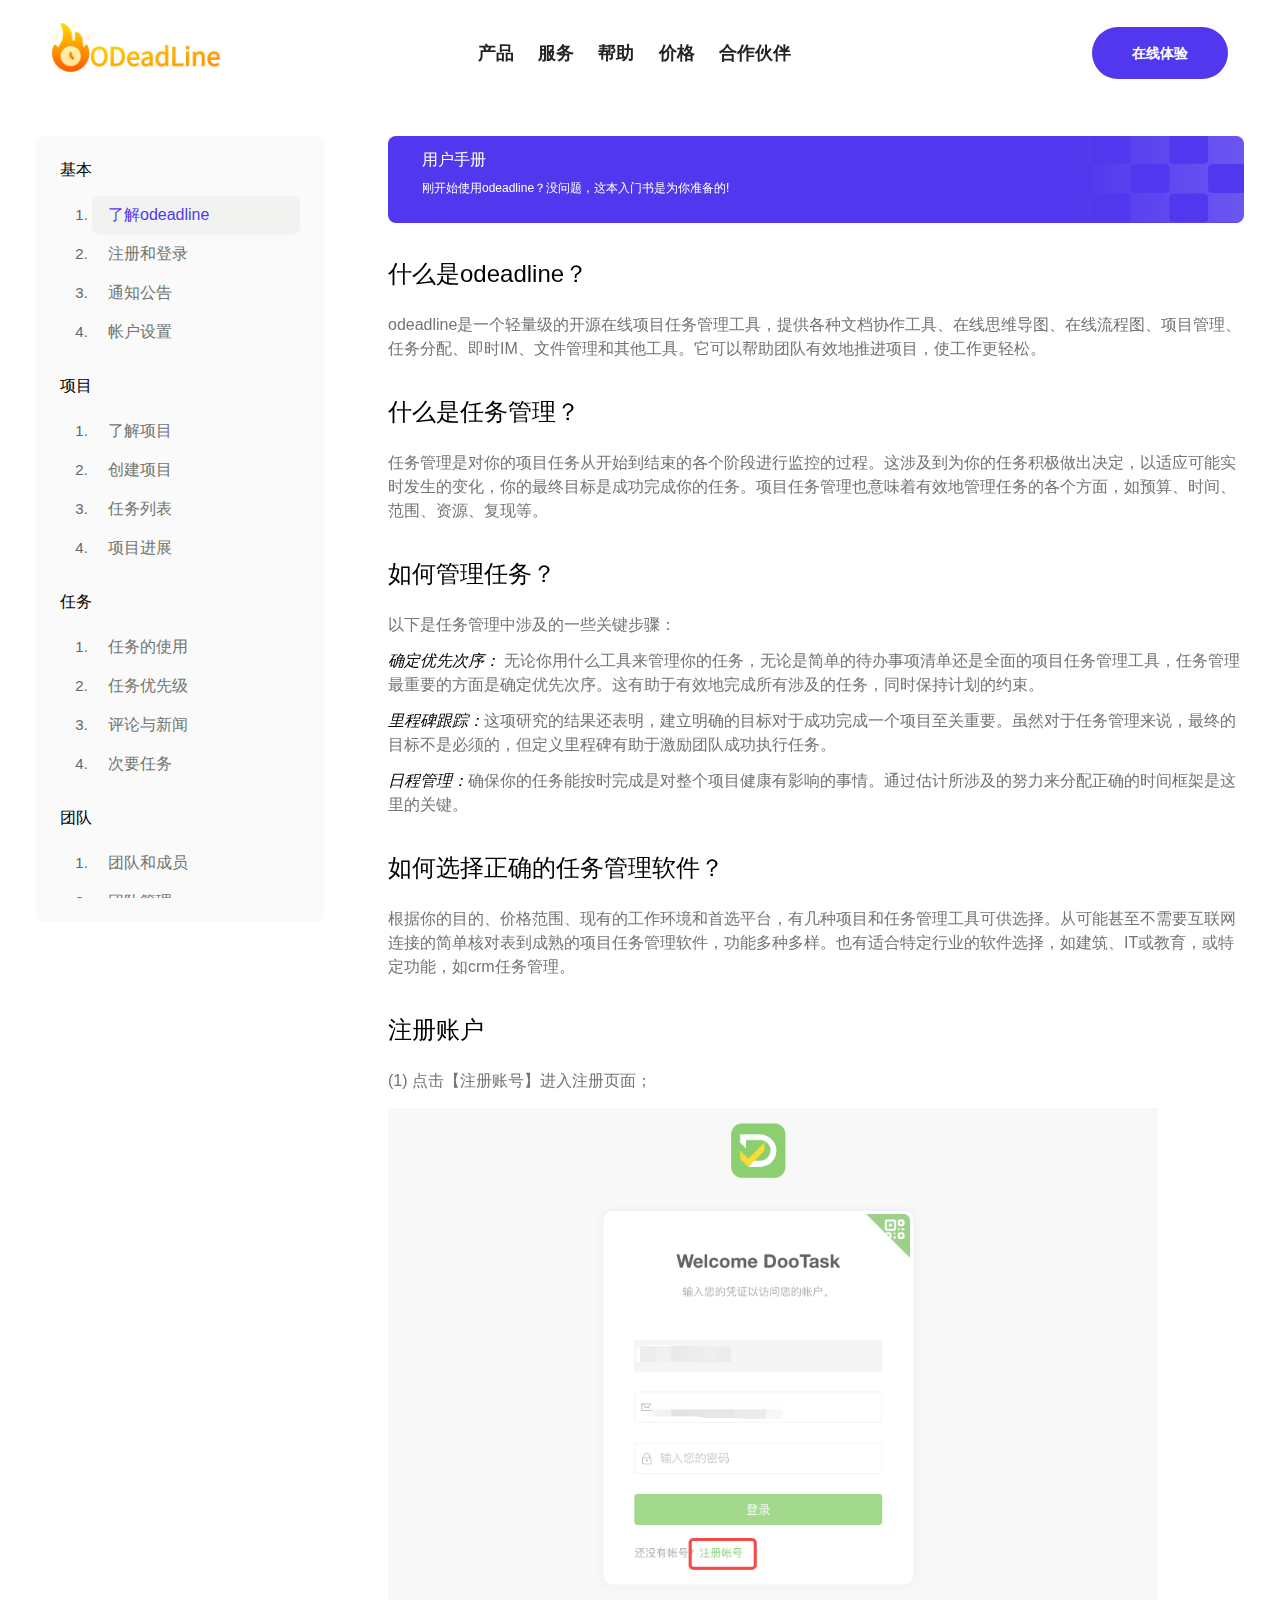
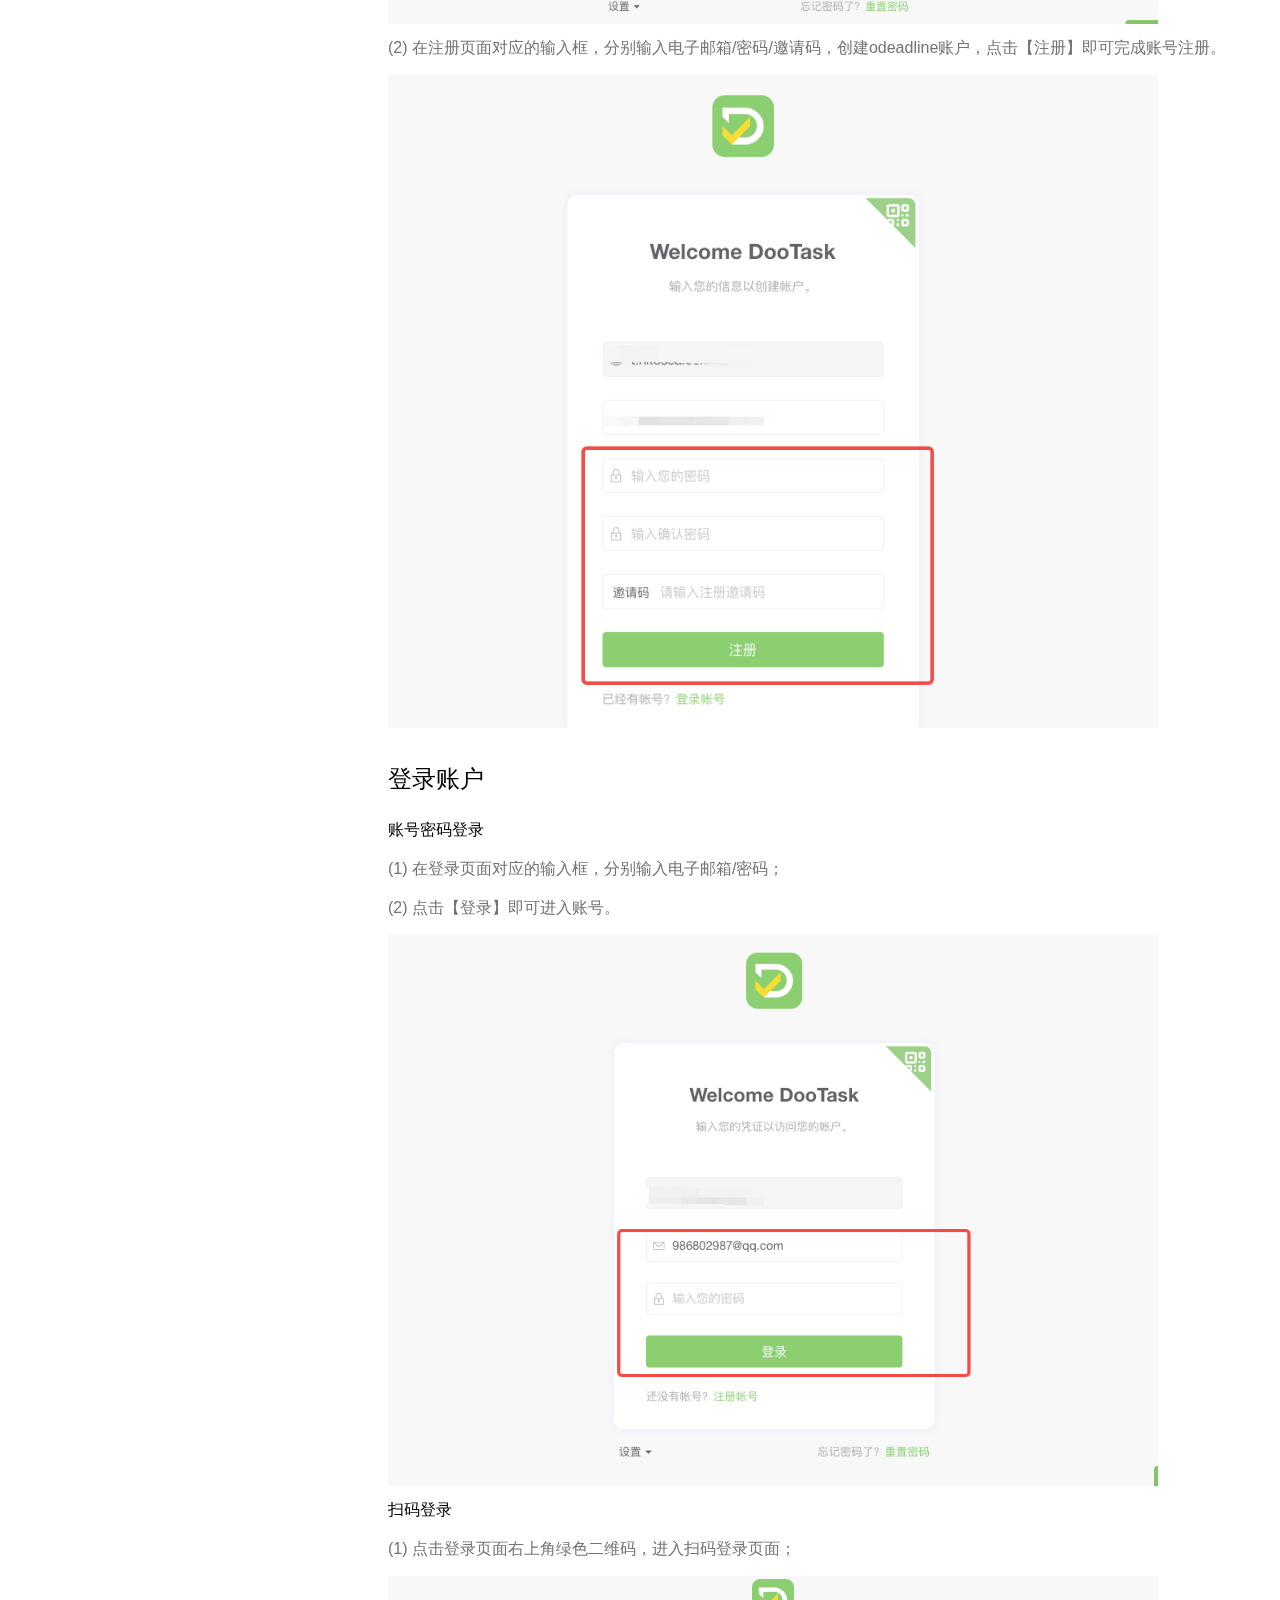
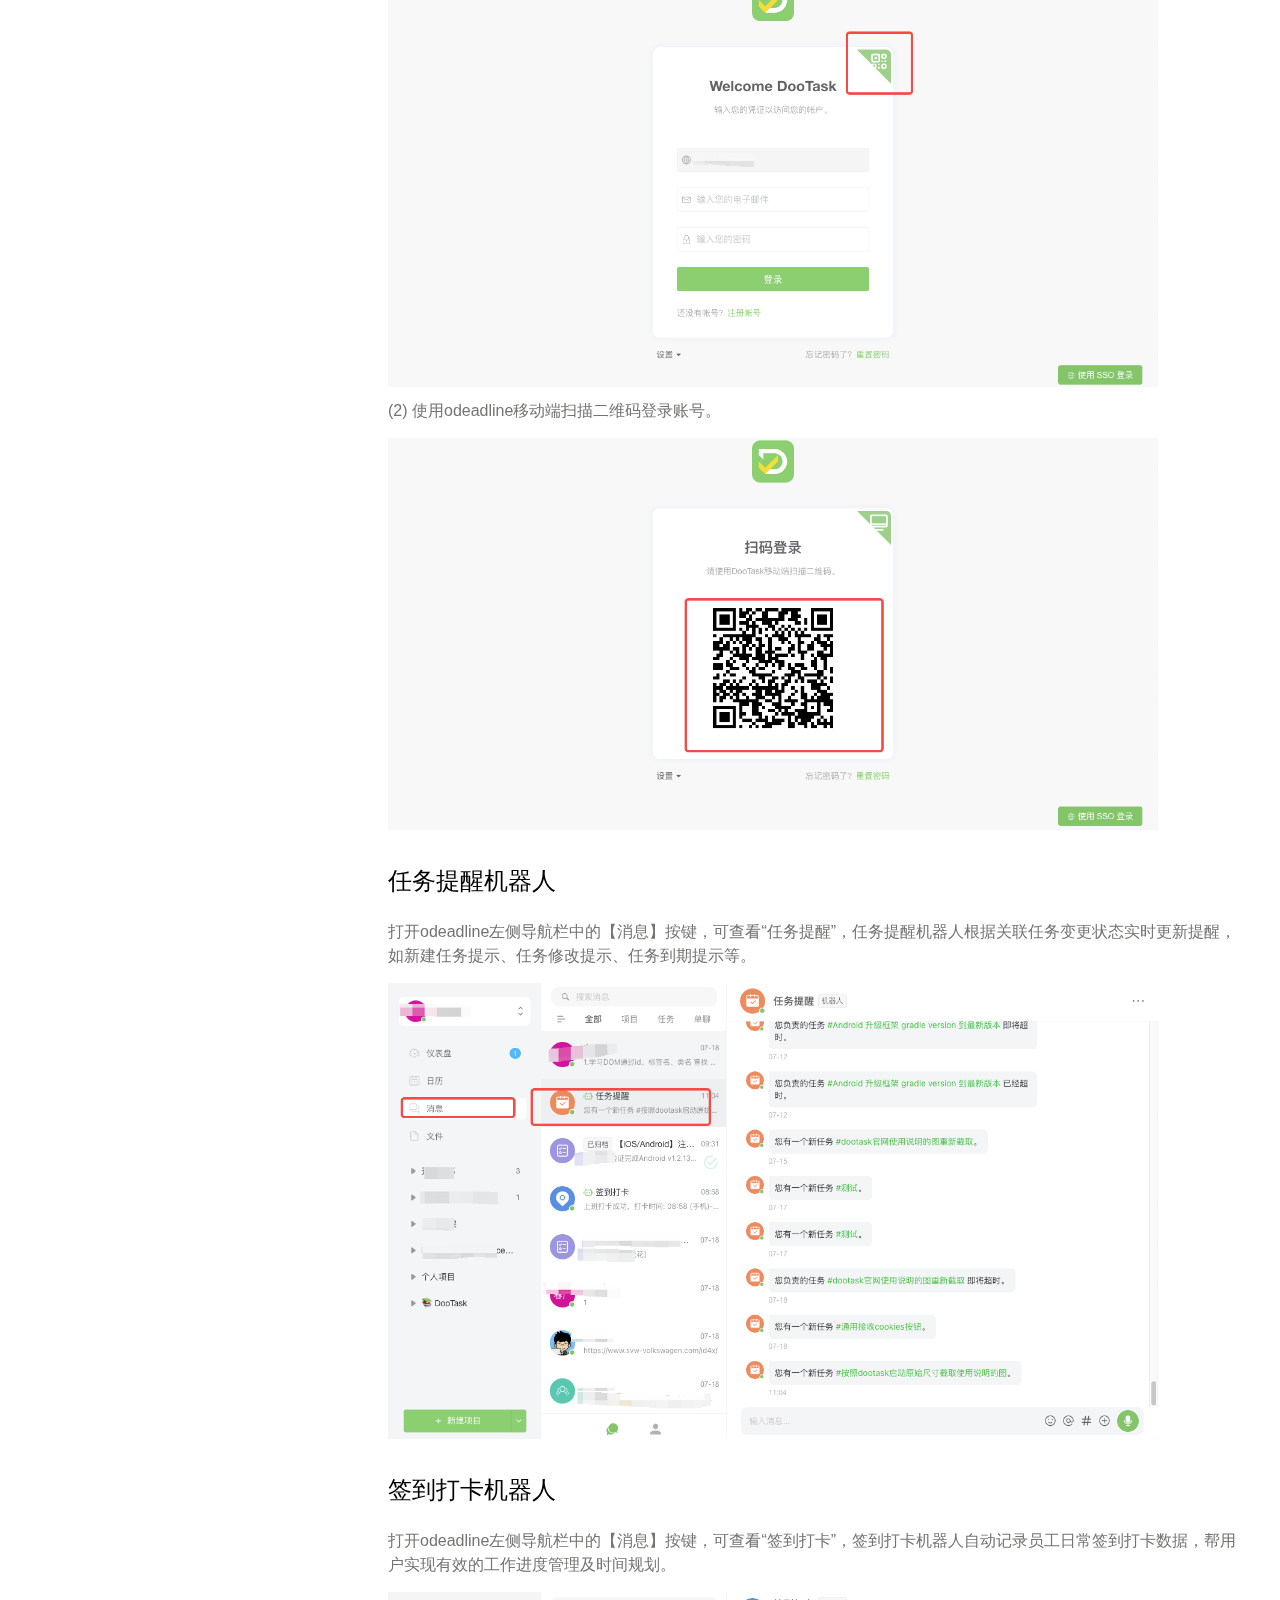
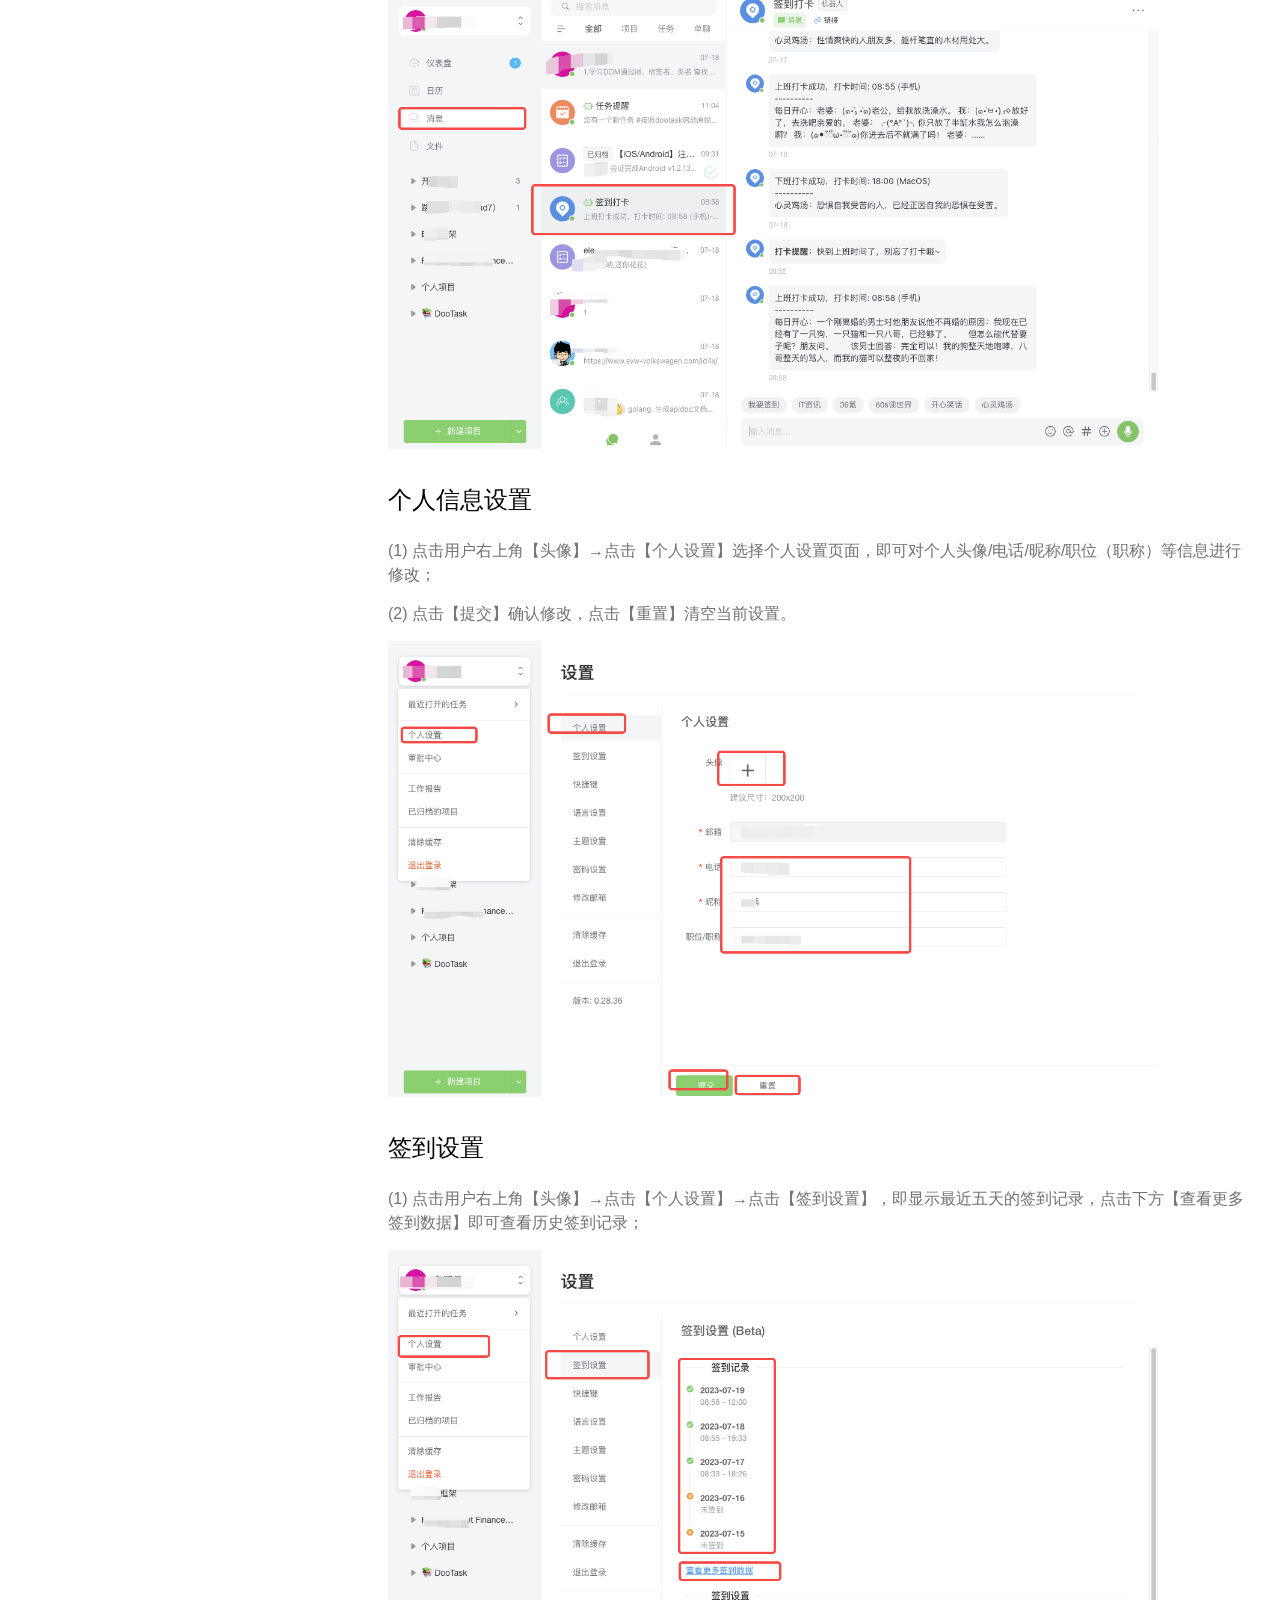
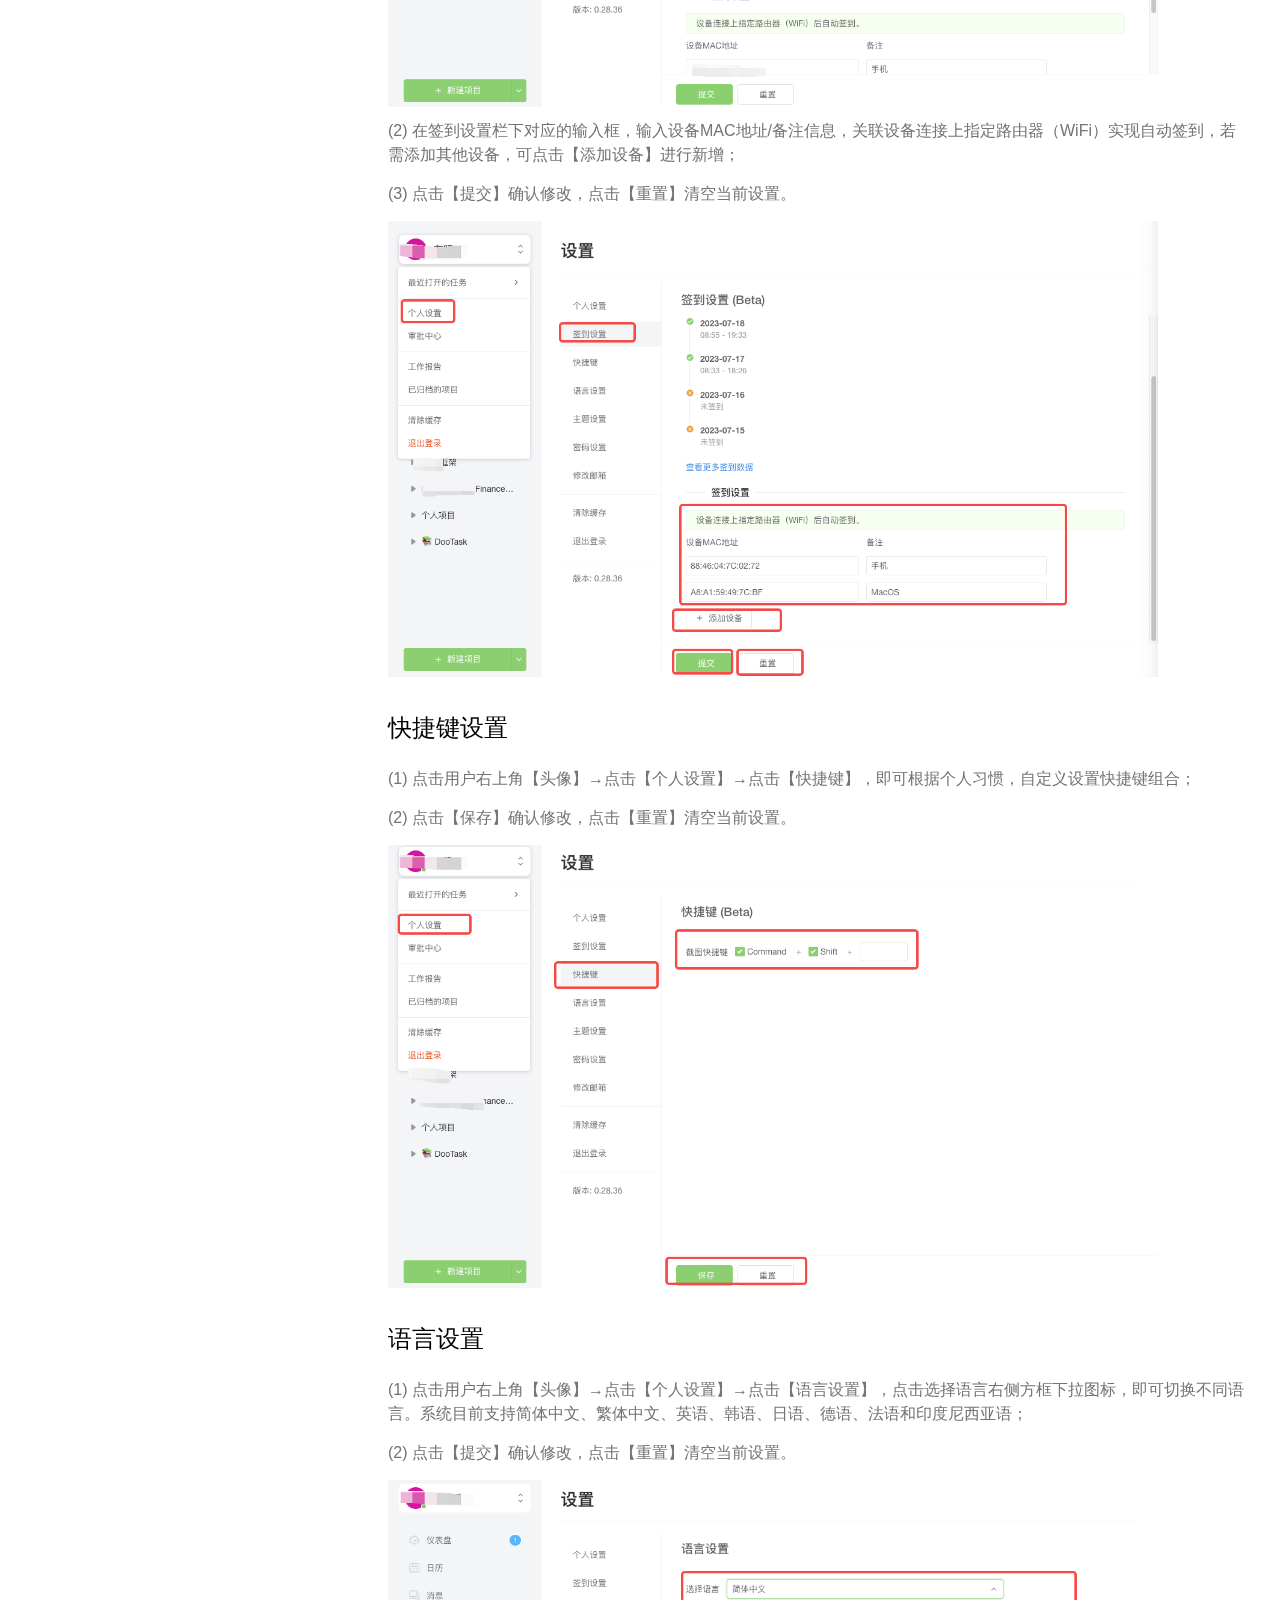
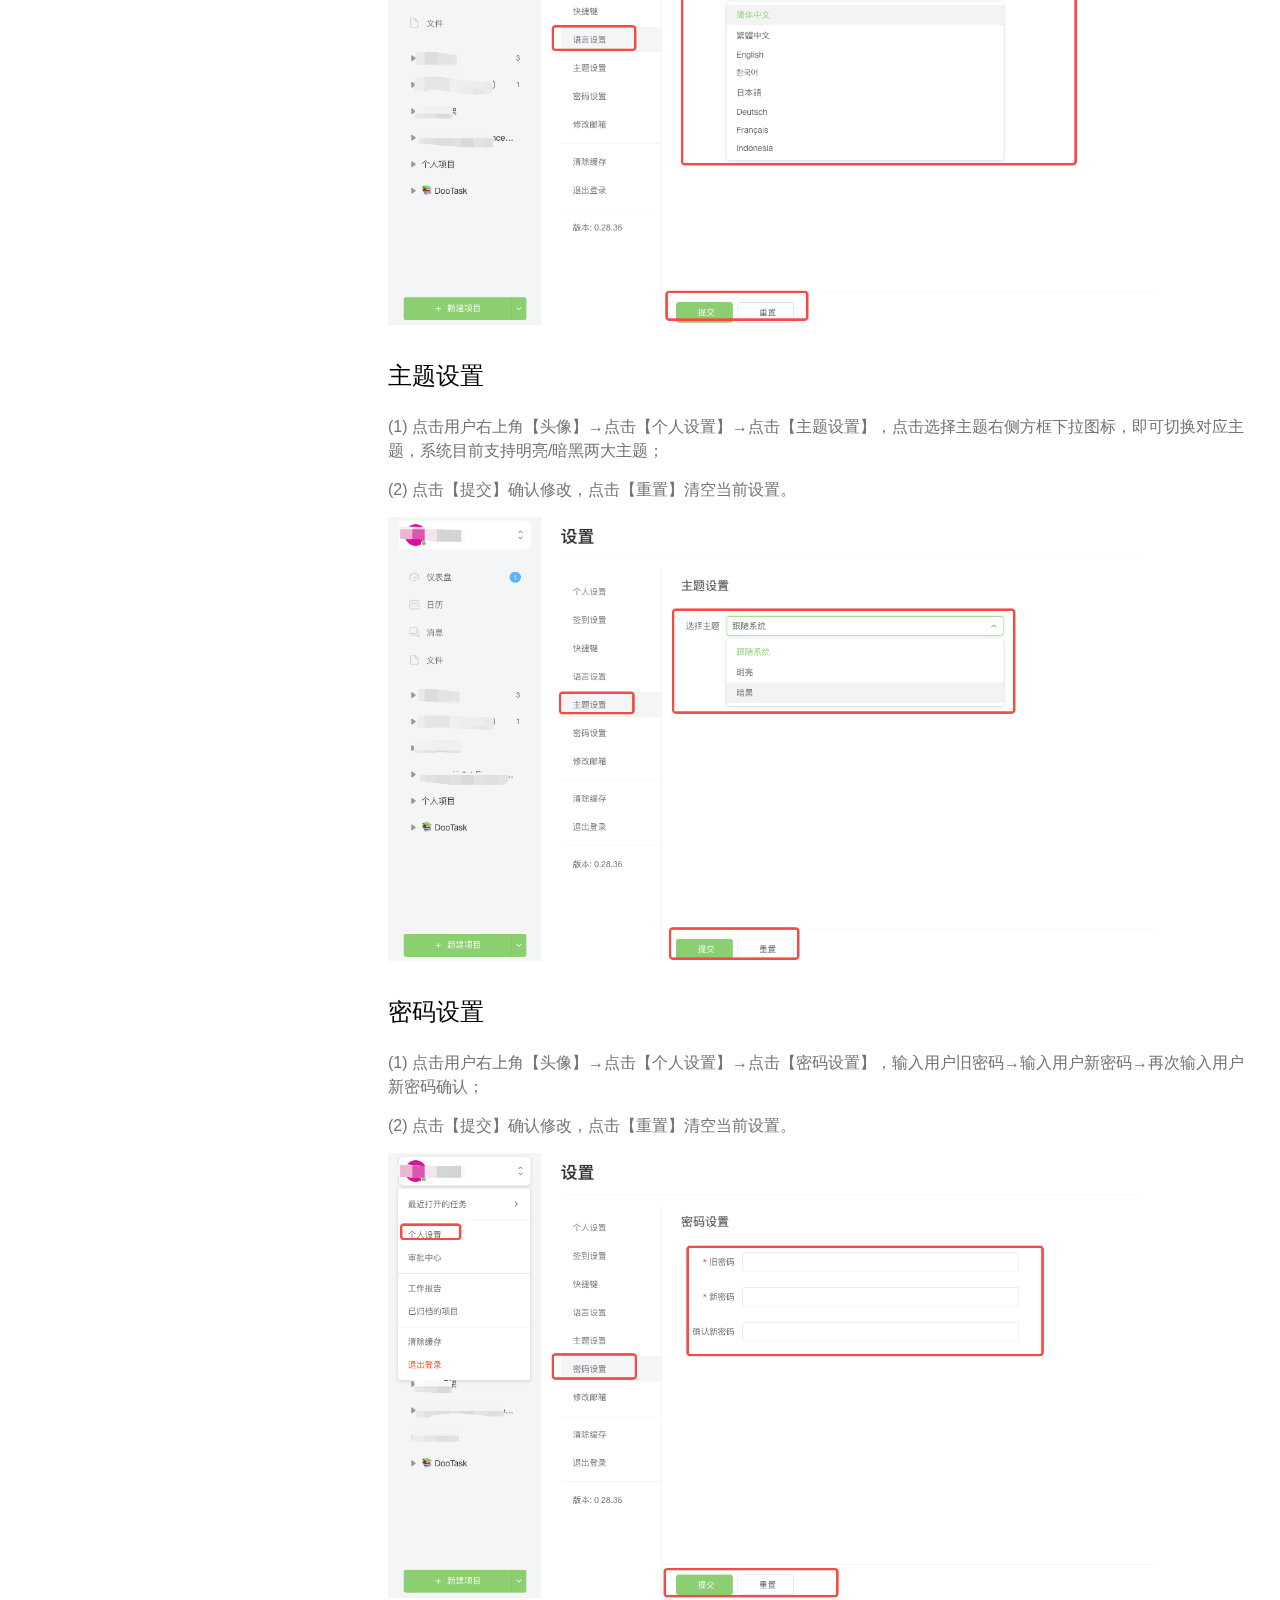
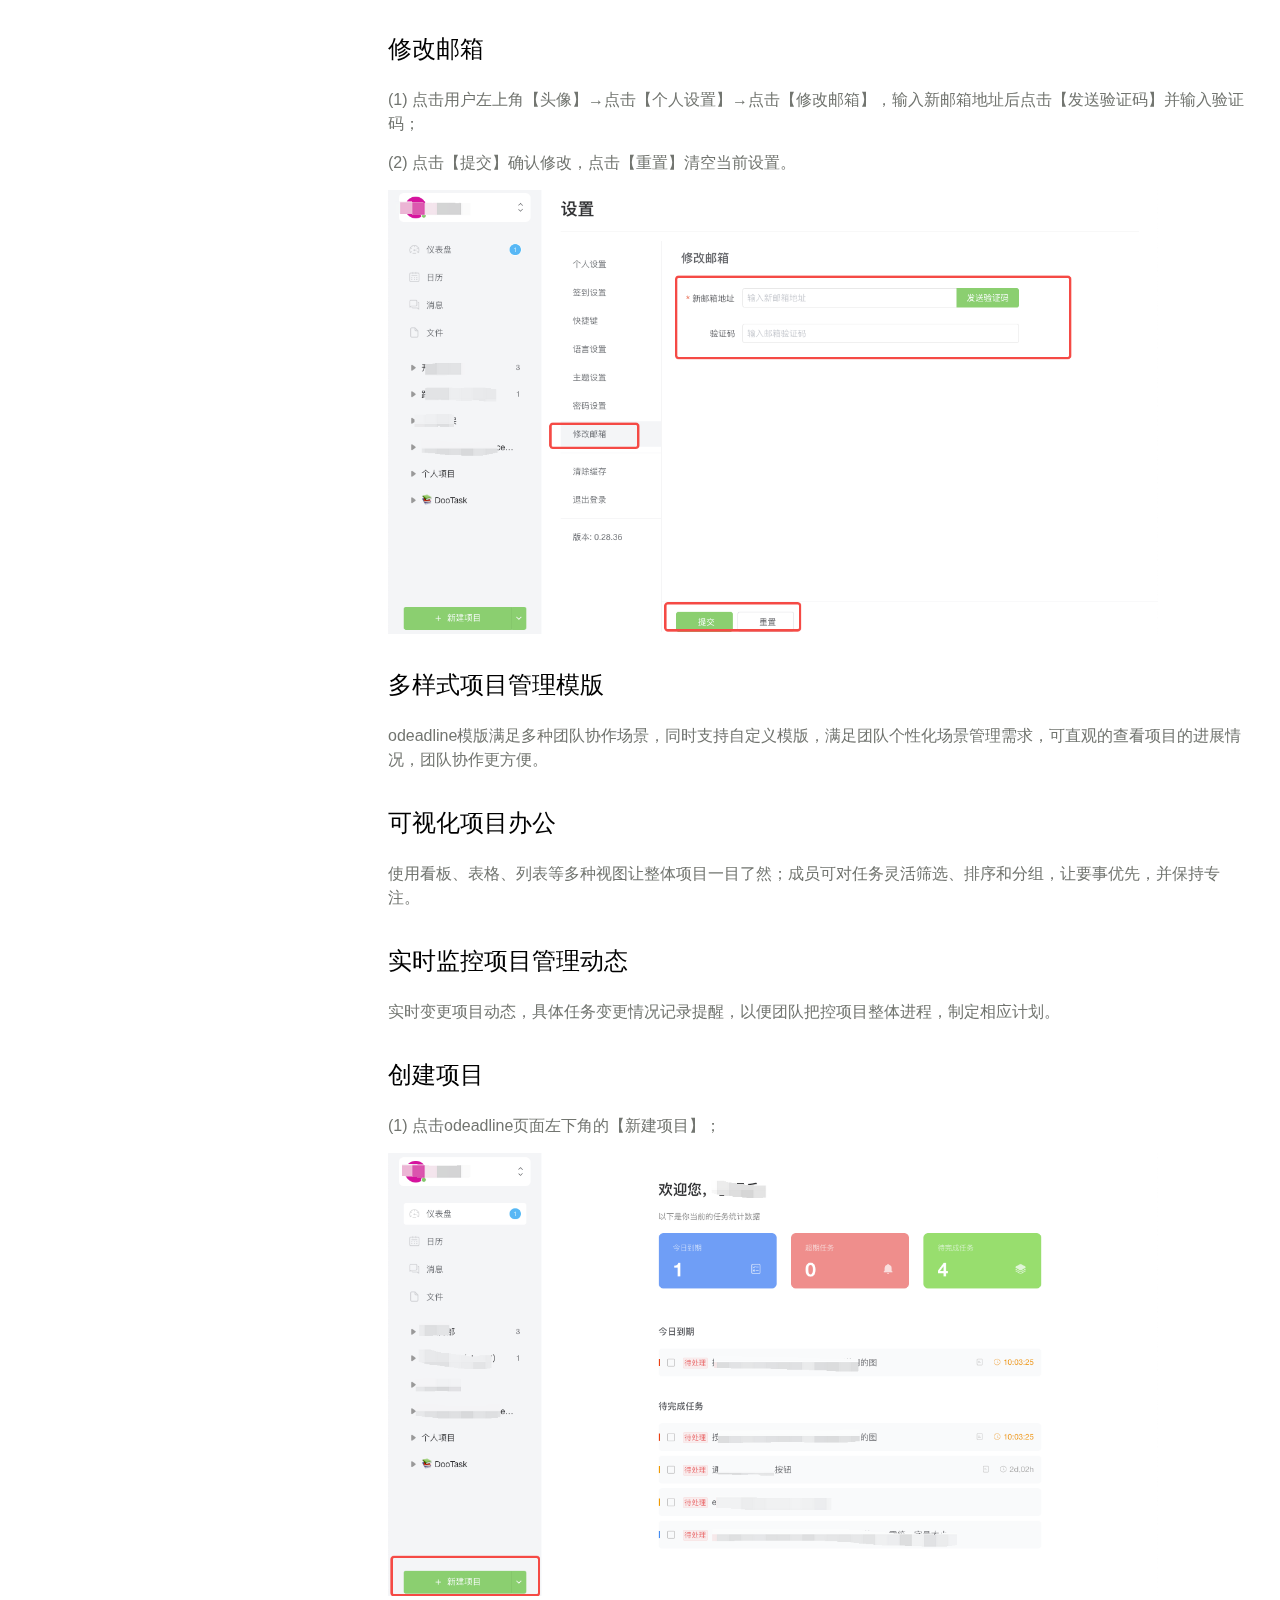
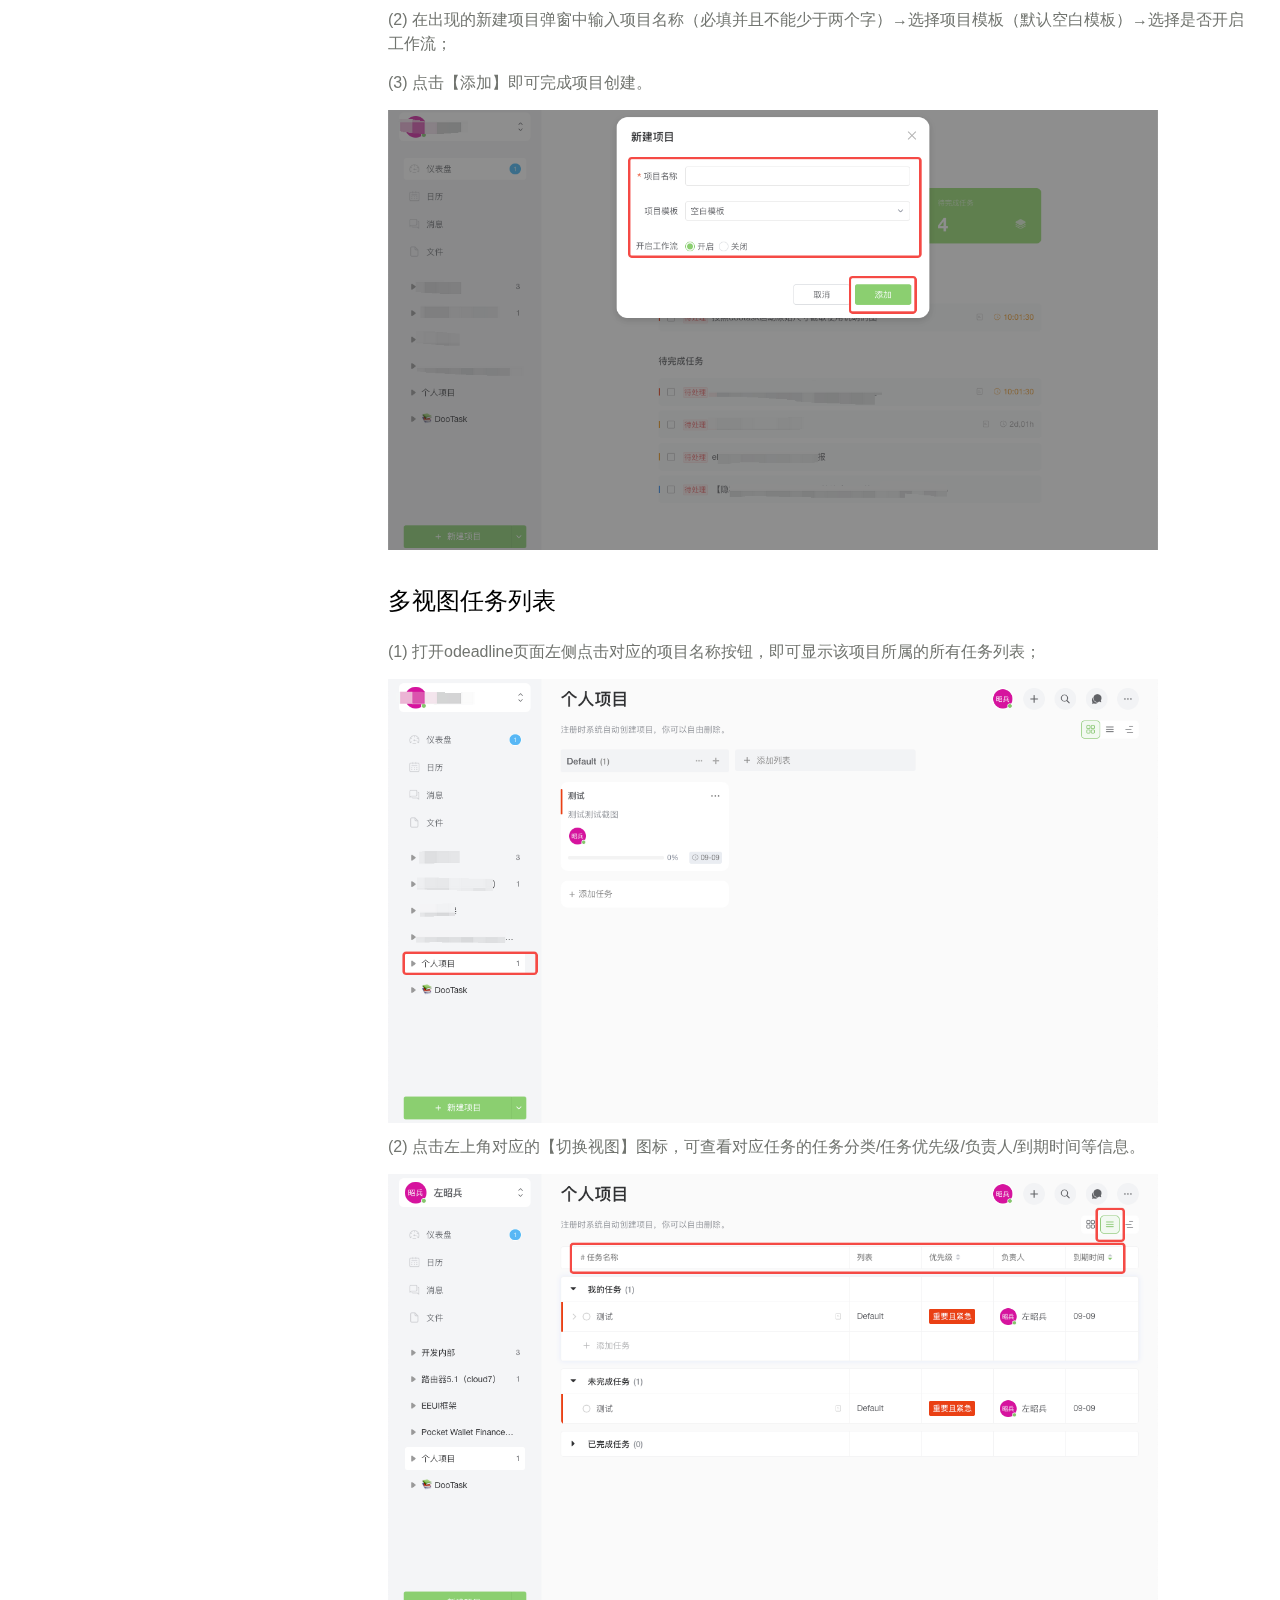
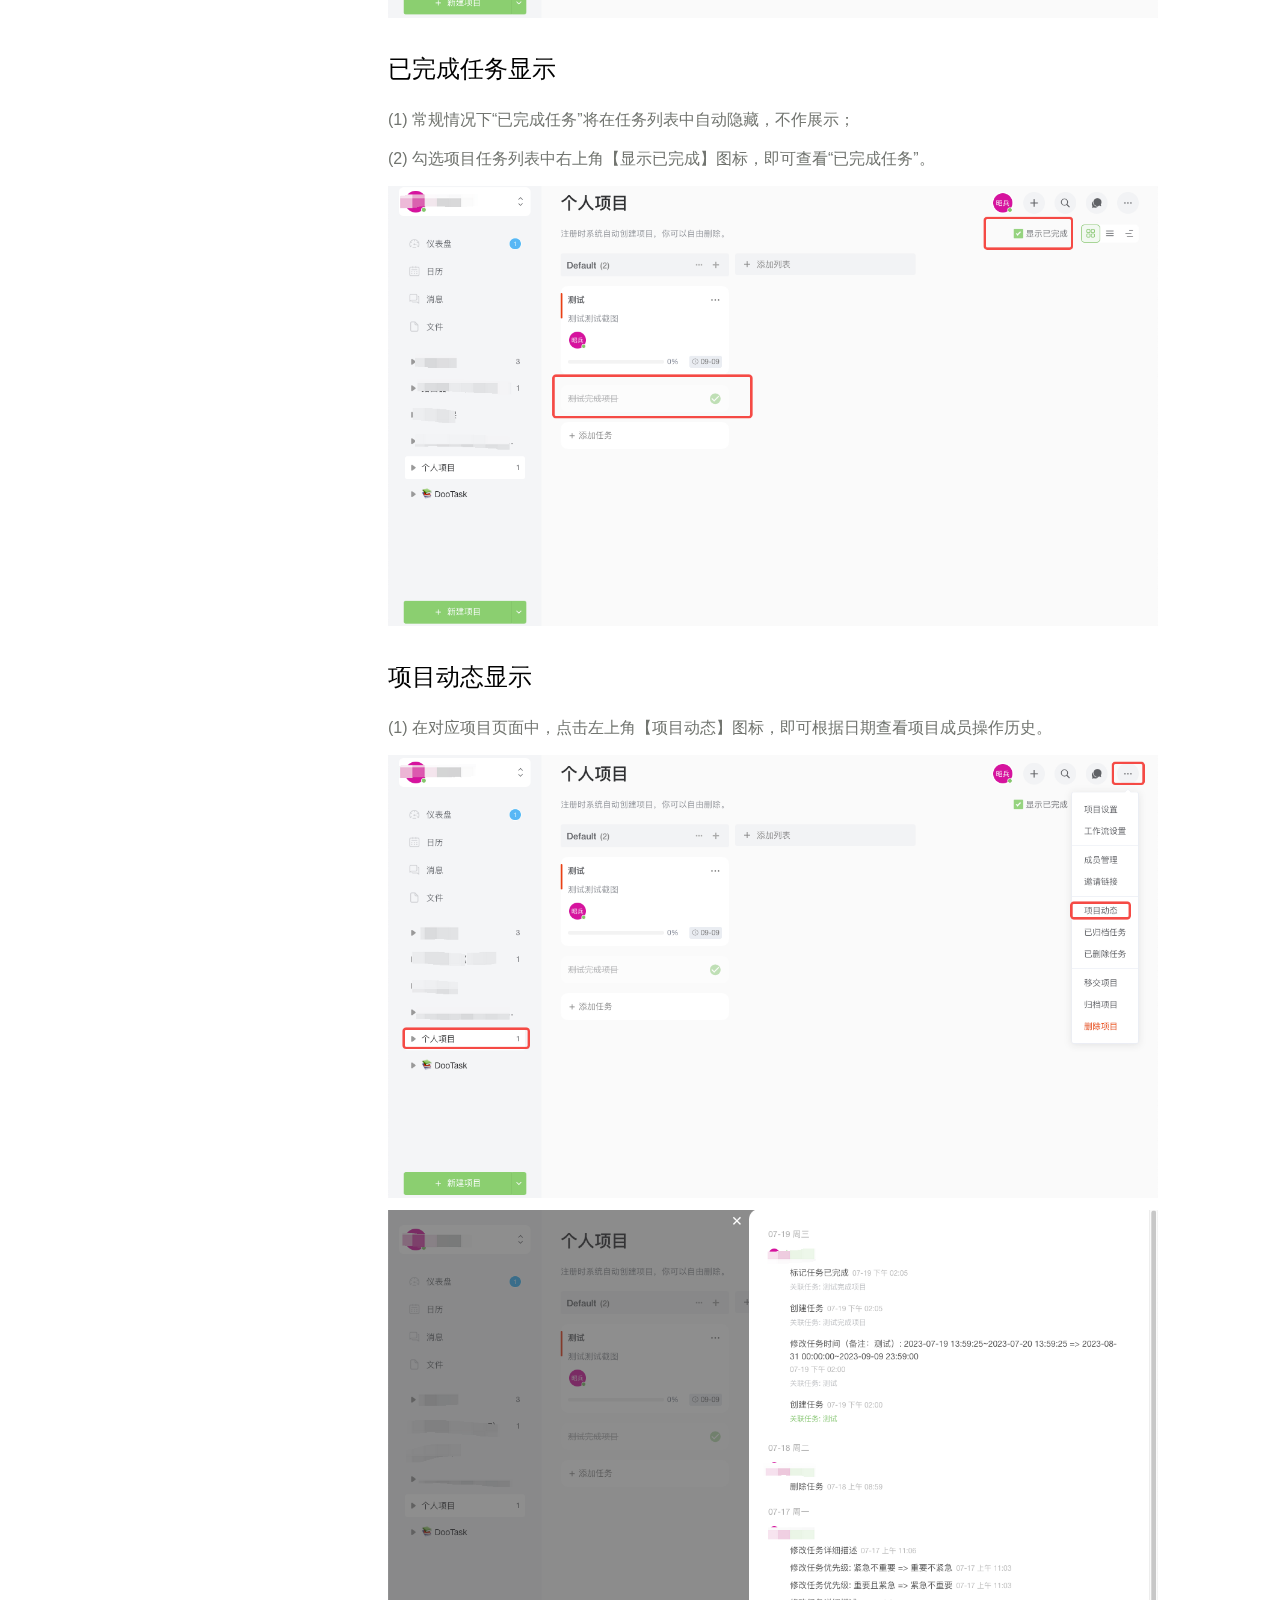
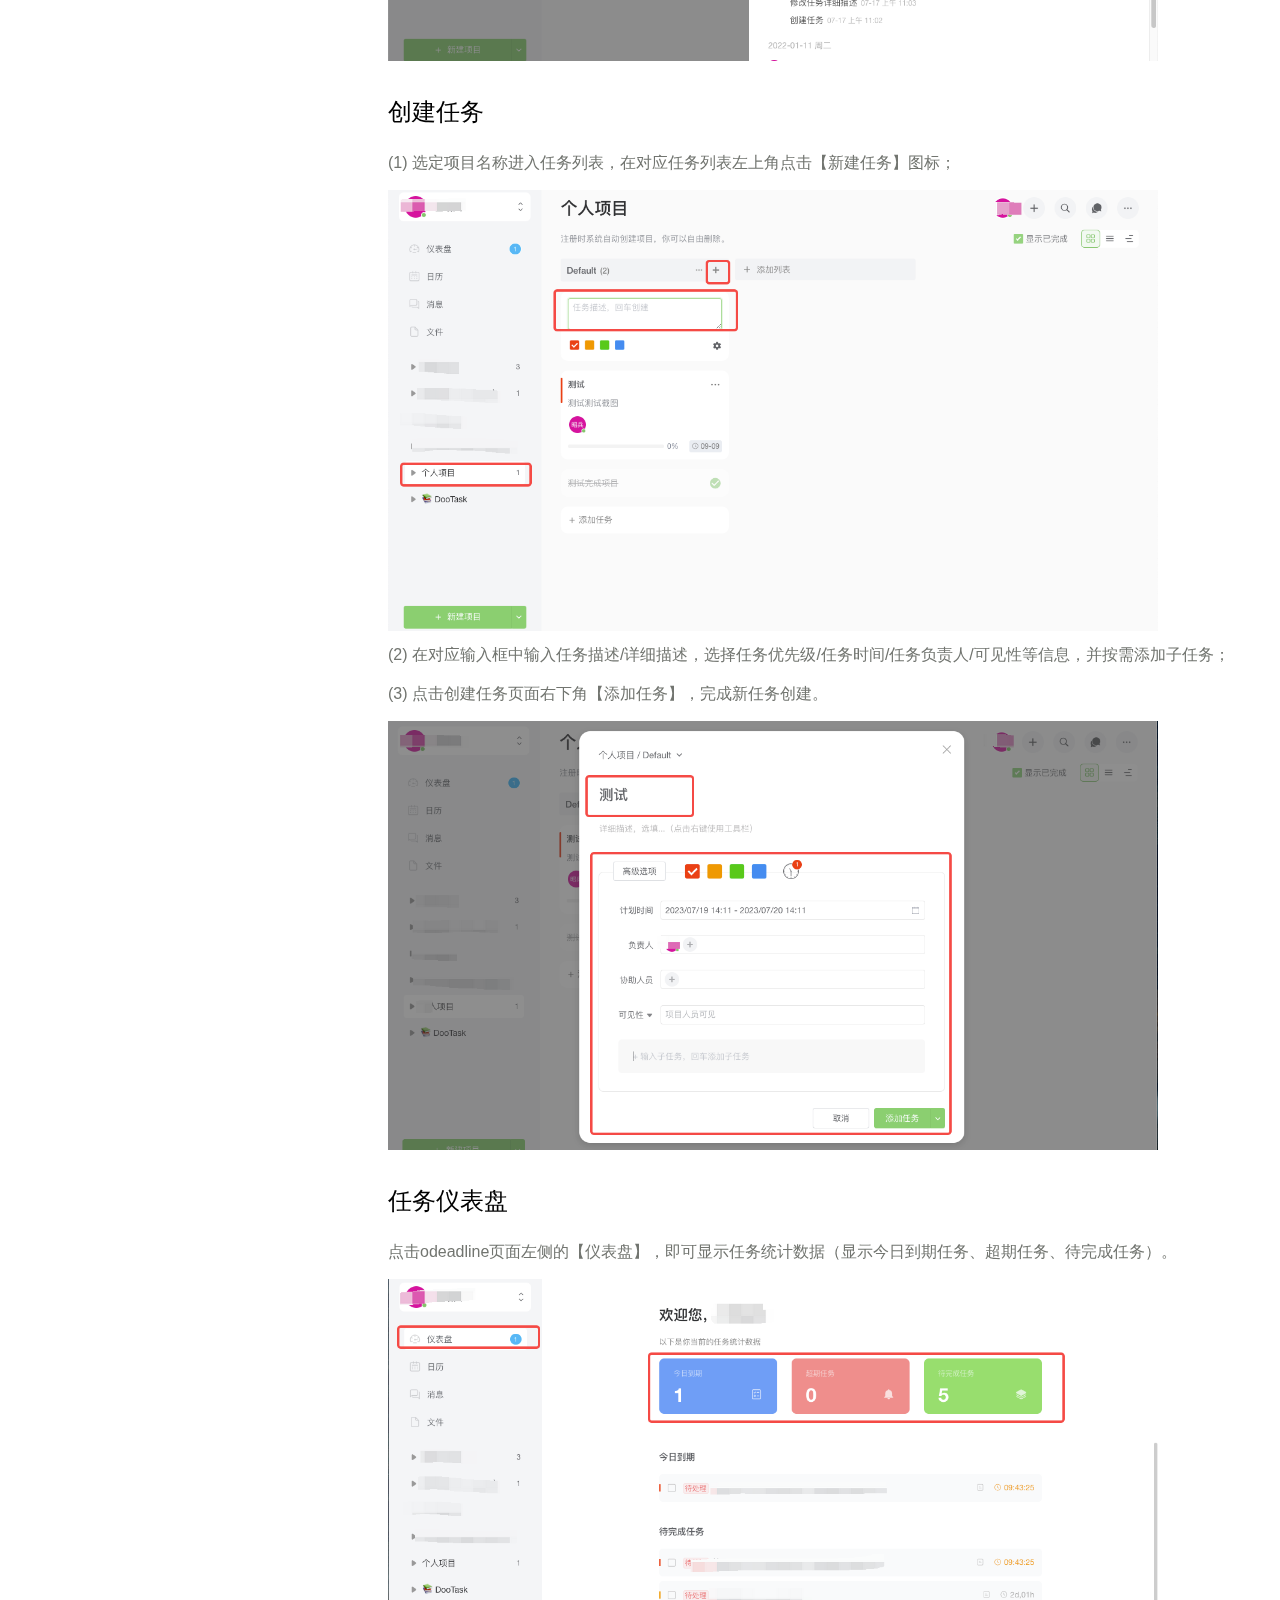
==== commit c2620ce0: "feat(官网): 移动端适配" ====
--- a/docs.html
+++ b/docs.html
@@ -105,32 +105,19 @@
                 data-out="fadeOutUp"
               >
                 <li>
-                  <a
-                    href="index.html"
-                    class="dropdown-toggle active"
-                    data-toggle="dropdown"
-                    >产品</a
-                  >
+                  <a href="index.html">产品</a>
                 </li>
                 <li>
-                  <a href="services.html" class="dropdown-toggle" data-toggle="dropdown"
-                    >服务</a
-                  >
+                  <a href="services.html" >服务</a>
                 </li>
                 <li>
-                  <a href="docs.html" class="dropdown-toggle" data-toggle="dropdown"
-                    >帮助</a
-                  >
+                  <a href="docs.html" >帮助</a>
                 </li>
                 <li>
-                  <a href="price.html" class="dropdown-toggle" data-toggle="dropdown"
-                    >价格</a
-                  >
+                  <a href="price.html" >价格</a>
                 </li>
                 <li>
-                  <a href="partner.html" class="dropdown-toggle" data-toggle="dropdown"
-                    >合作伙伴</a
-                  >
+                  <a href="partner.html">合作伙伴</a>
                 </li>
               </ul>
             </div>
@@ -156,12 +143,11 @@
       </header>
       <!-- End Header -->
 
-
     <!-- help抽屉 -->
     <div class="help-drawer">
       <div class="drawer-t mb-36">
         <a href="../zh/index.html" class="logo">
-          <img id="logo" src="assets/dooimg/light/logo.svg" alt="odeadline,Logo">
+          <img id="logo" src="assets/img/favicon.ico" alt="odeadline,Logo" style="width: 36px;height: 36px;">
           <i class="odeadline txt-7002027">odeadline</i>
         </a>
         <i class="close-drawer" onclick="closeHelpDraweHandle()">✕</i>
@@ -735,7 +721,7 @@
           <div class="row">
             <div class="col-lg-6">
               <p>
-                &copy; Copyright 2024. All Rights Reserved by
+                &copy; Copyright 2024. All Rights Reserved by<br/>
                 深圳市自由联合网络科技有限公司
               </p>
             </div>
--- a/assets/css/rem.css
+++ b/assets/css/rem.css
@@ -1,6 +1,6 @@
 @media screen and (max-width: 1280px){
   .head-con,.companies-con,.card,.choose,.footer-con,.prooduct-con,.manage-con,.performance-con,.app-con,.nav-layout,.update-con,.logs-con,.help-con,.plans-con,.company-profile-con,.scenario-app-con,.footer-t-con,.topics-con,.collaboration{
-    width: calc(100vw - 72px) !important;
+    /* width: calc(100vw - 72px) !important; */
     padding-left: 36px !important;
     padding-right: 36px !important;
   }
@@ -225,9 +225,11 @@
   }
 }
 @media screen and (max-width: 768px){
-  img{
-    max-width: 100% !important;
-  }
+
+  .prev_next {
+    max-width: inherit !important;
+  }
+
   .filings{
     font-size: 14px !important;
   }
@@ -237,13 +239,8 @@
   section{
     background: transparent !important;
   }
-  #logo{
-    height: 28px !important;
-  }
-  .btn{
-    font-size: 15px !important;
-    line-height: 18px !important;
-  }
+
+
   .companies-ul .companies-ul-item{
     height: 36px !important;
   }
@@ -259,8 +256,8 @@
   .nav{
     height: 60px !important;
   }
-  .head-con,.card,.choose,.footer-con,.companies-con,.manage-con,.performance-con,.app-con,.team-con,.update-con,.logs-con,.help-con,.plans-con,.prooduct-con,.scenario-app-con,.footer-t-con,.nav-layout,.company-profile-con,.collaboration{
-    width: calc(100vw - 40px) !important;
+  .head-con,.usecard,.choose,.footer-con,.companies-con,.manage-con,.performance-con,.app-con,.team-con,.update-con,.logs-con,.help-con,.plans-con,.prooduct-con,.scenario-app-con,.footer-t-con,.nav-layout,.company-profile-con,.collaboration{
+    /* width: calc(100vw - 40px) !important; */
     padding: 0 20px !important;
   }
   .company-profile-r{
@@ -737,9 +734,7 @@
   .bg-style{
     background: transparent !important;
   }
-  .logo{
-    width: 32px !important;
-  }
+
   .dootask{
     margin-left: 12px !important;
   }
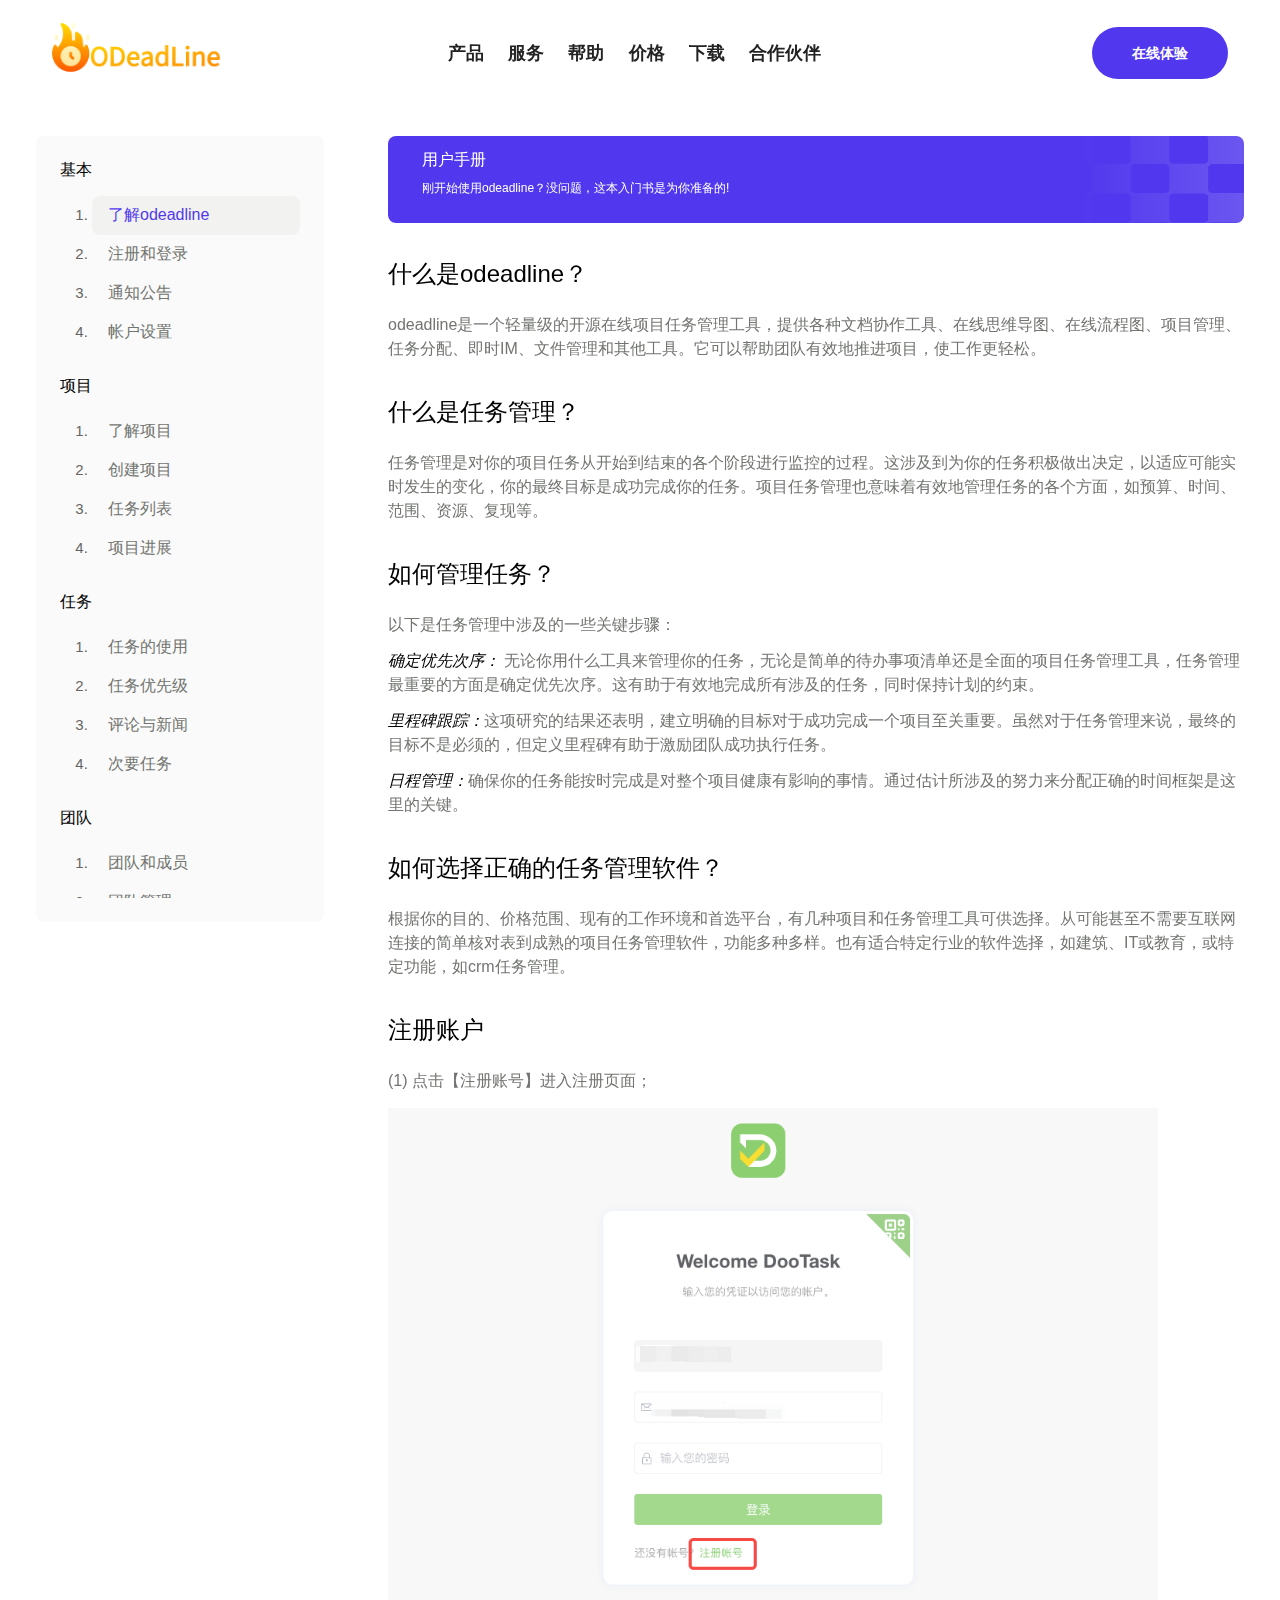
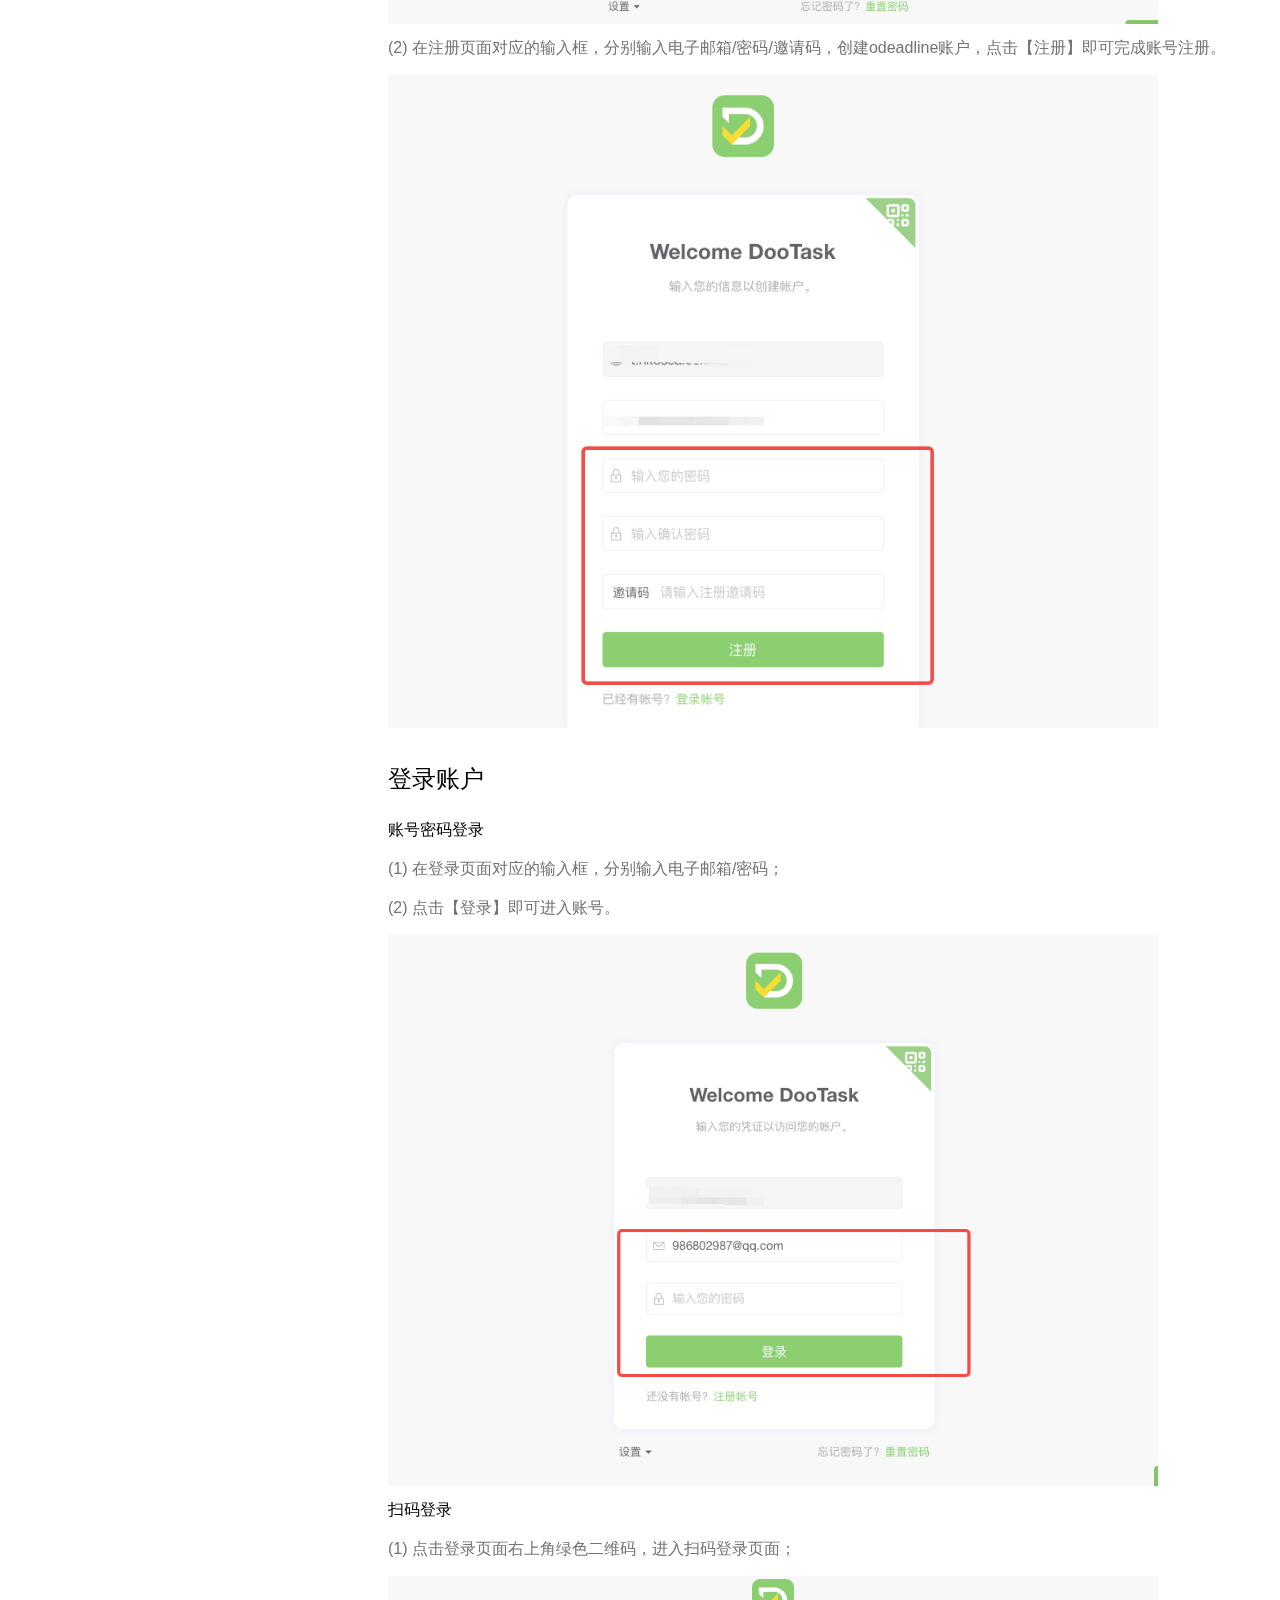
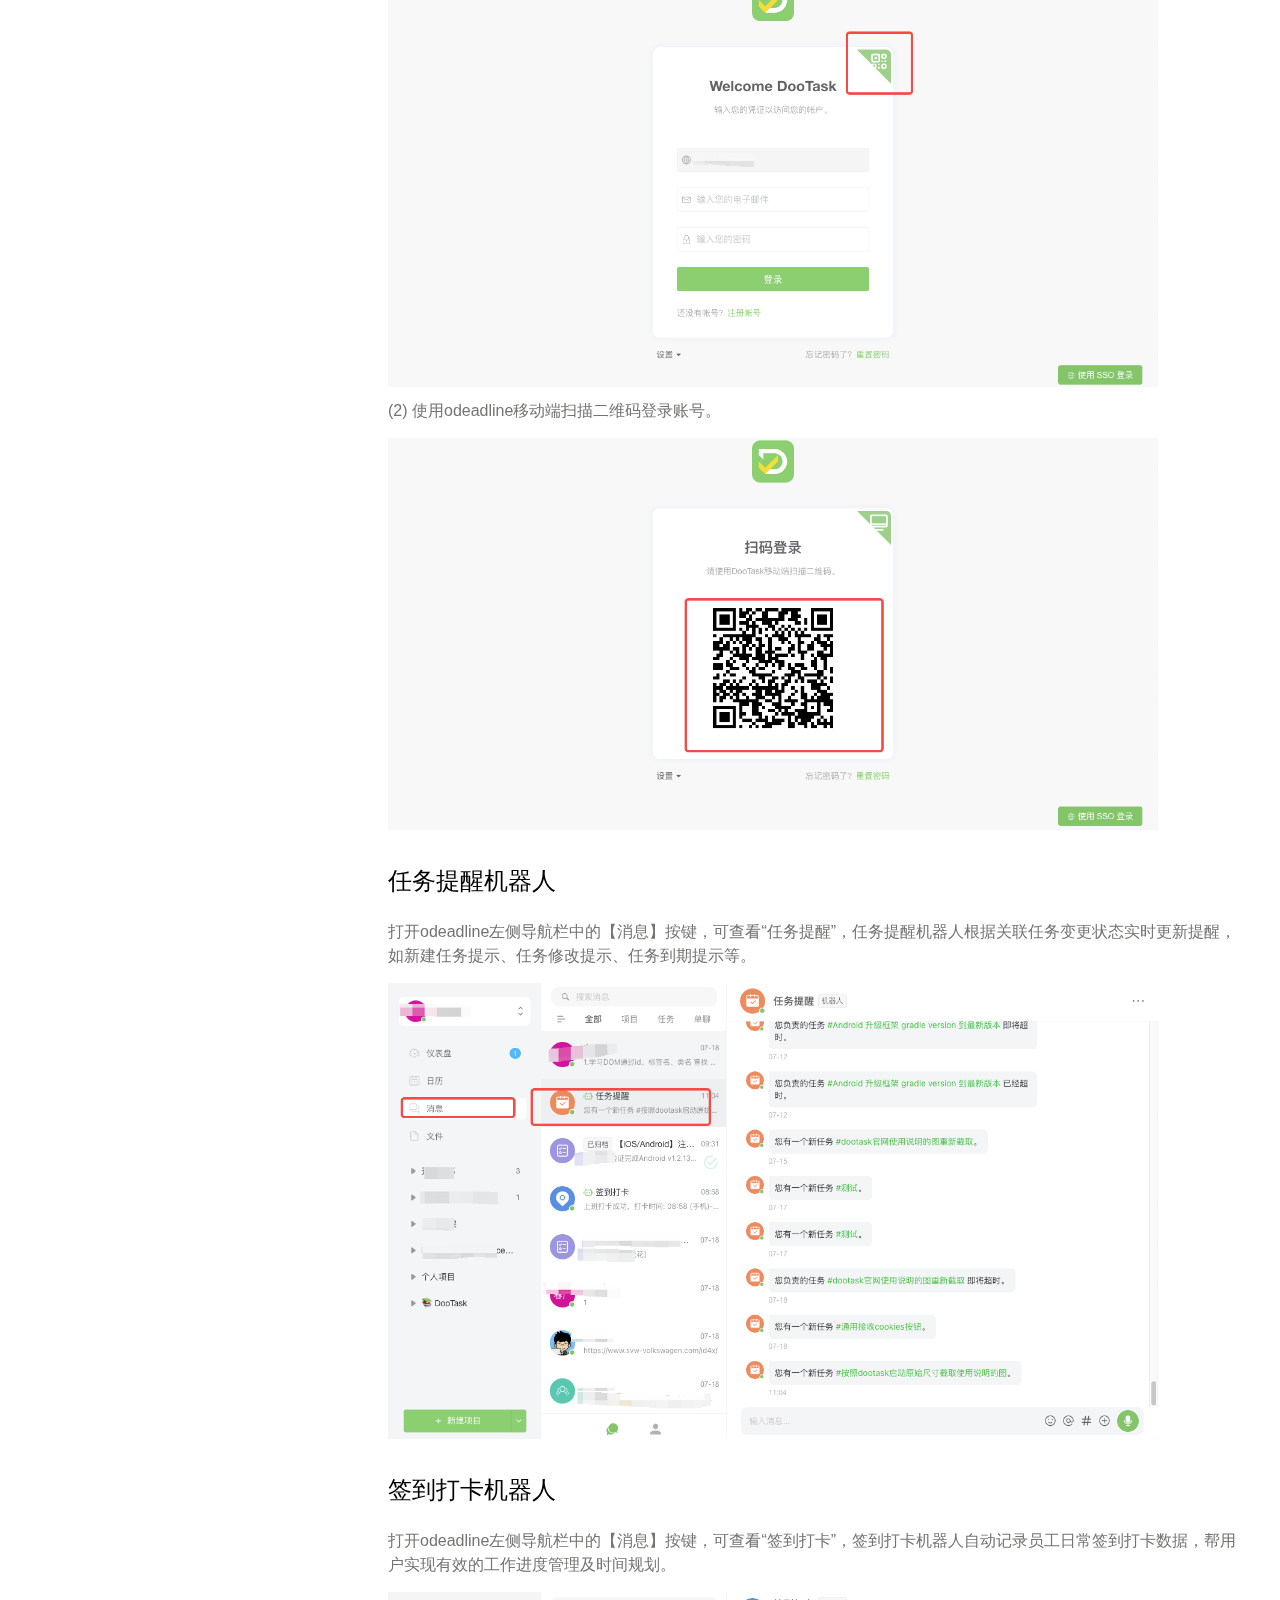
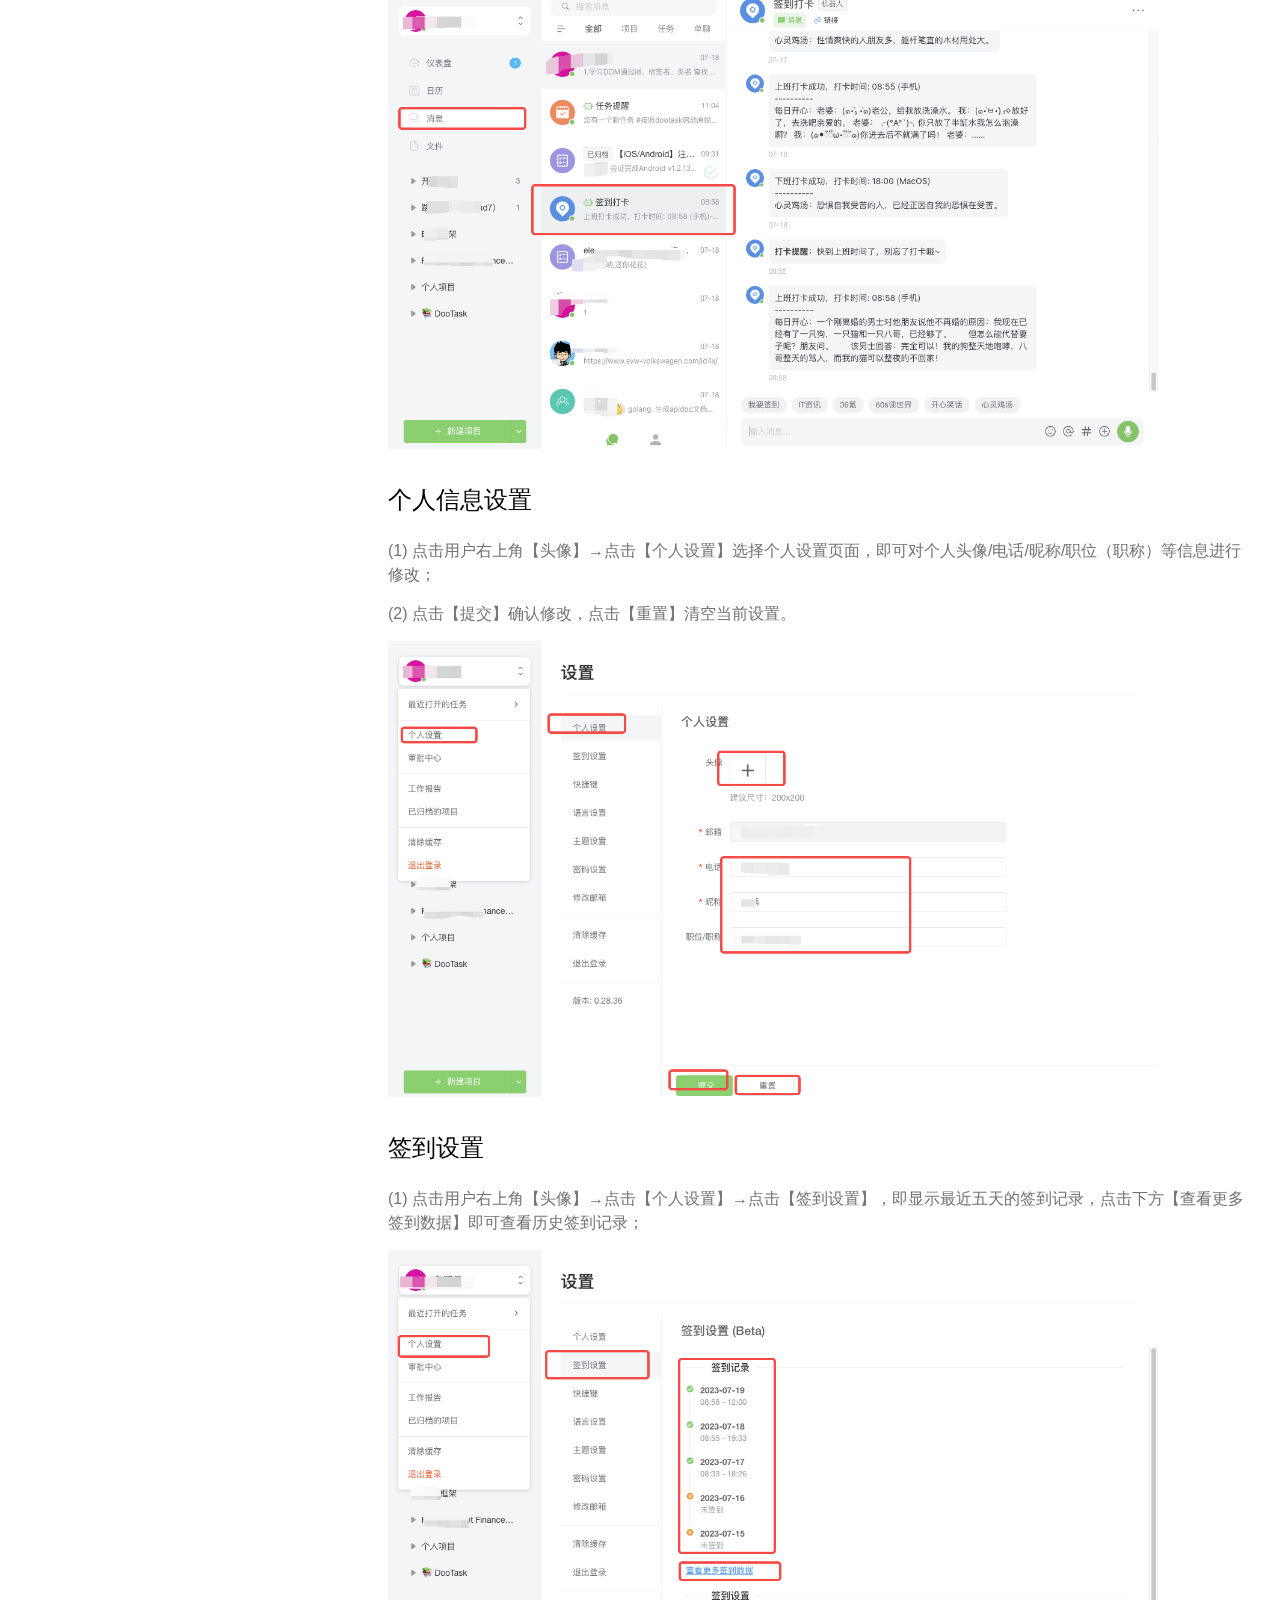
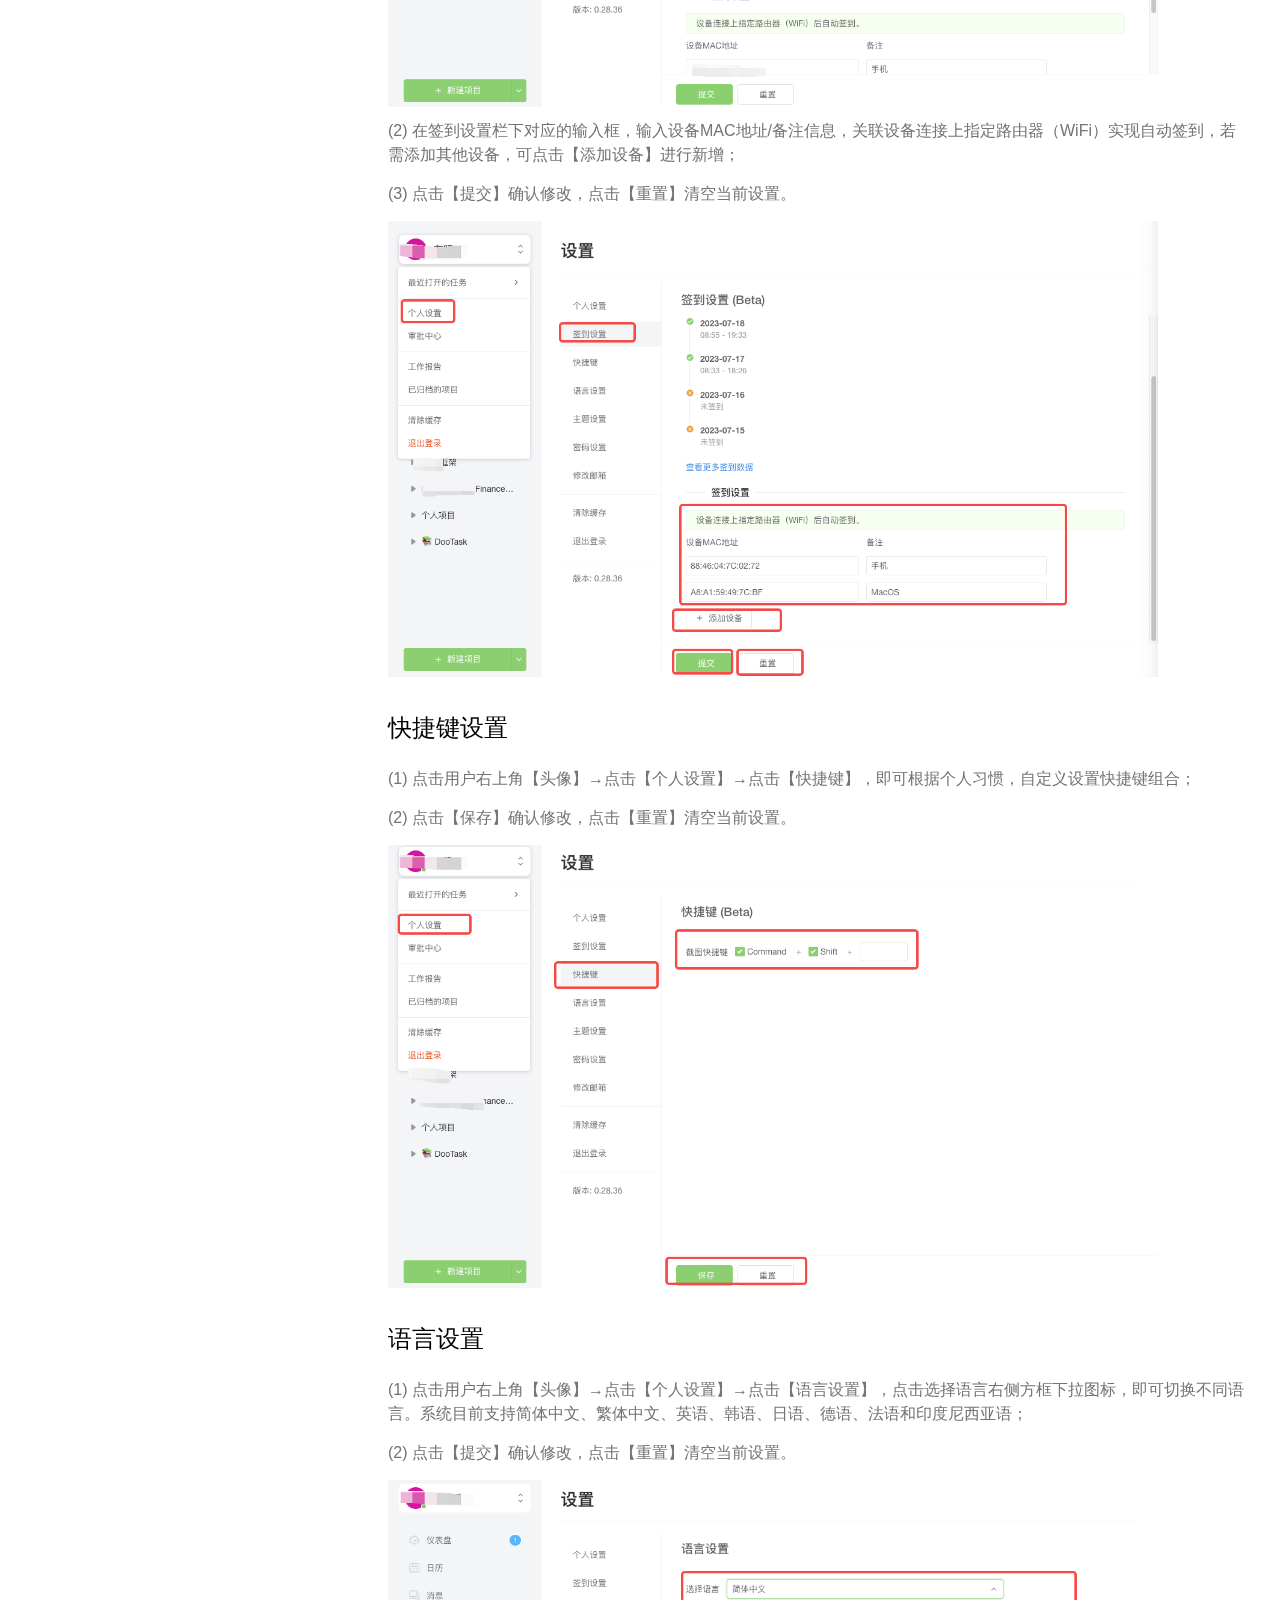
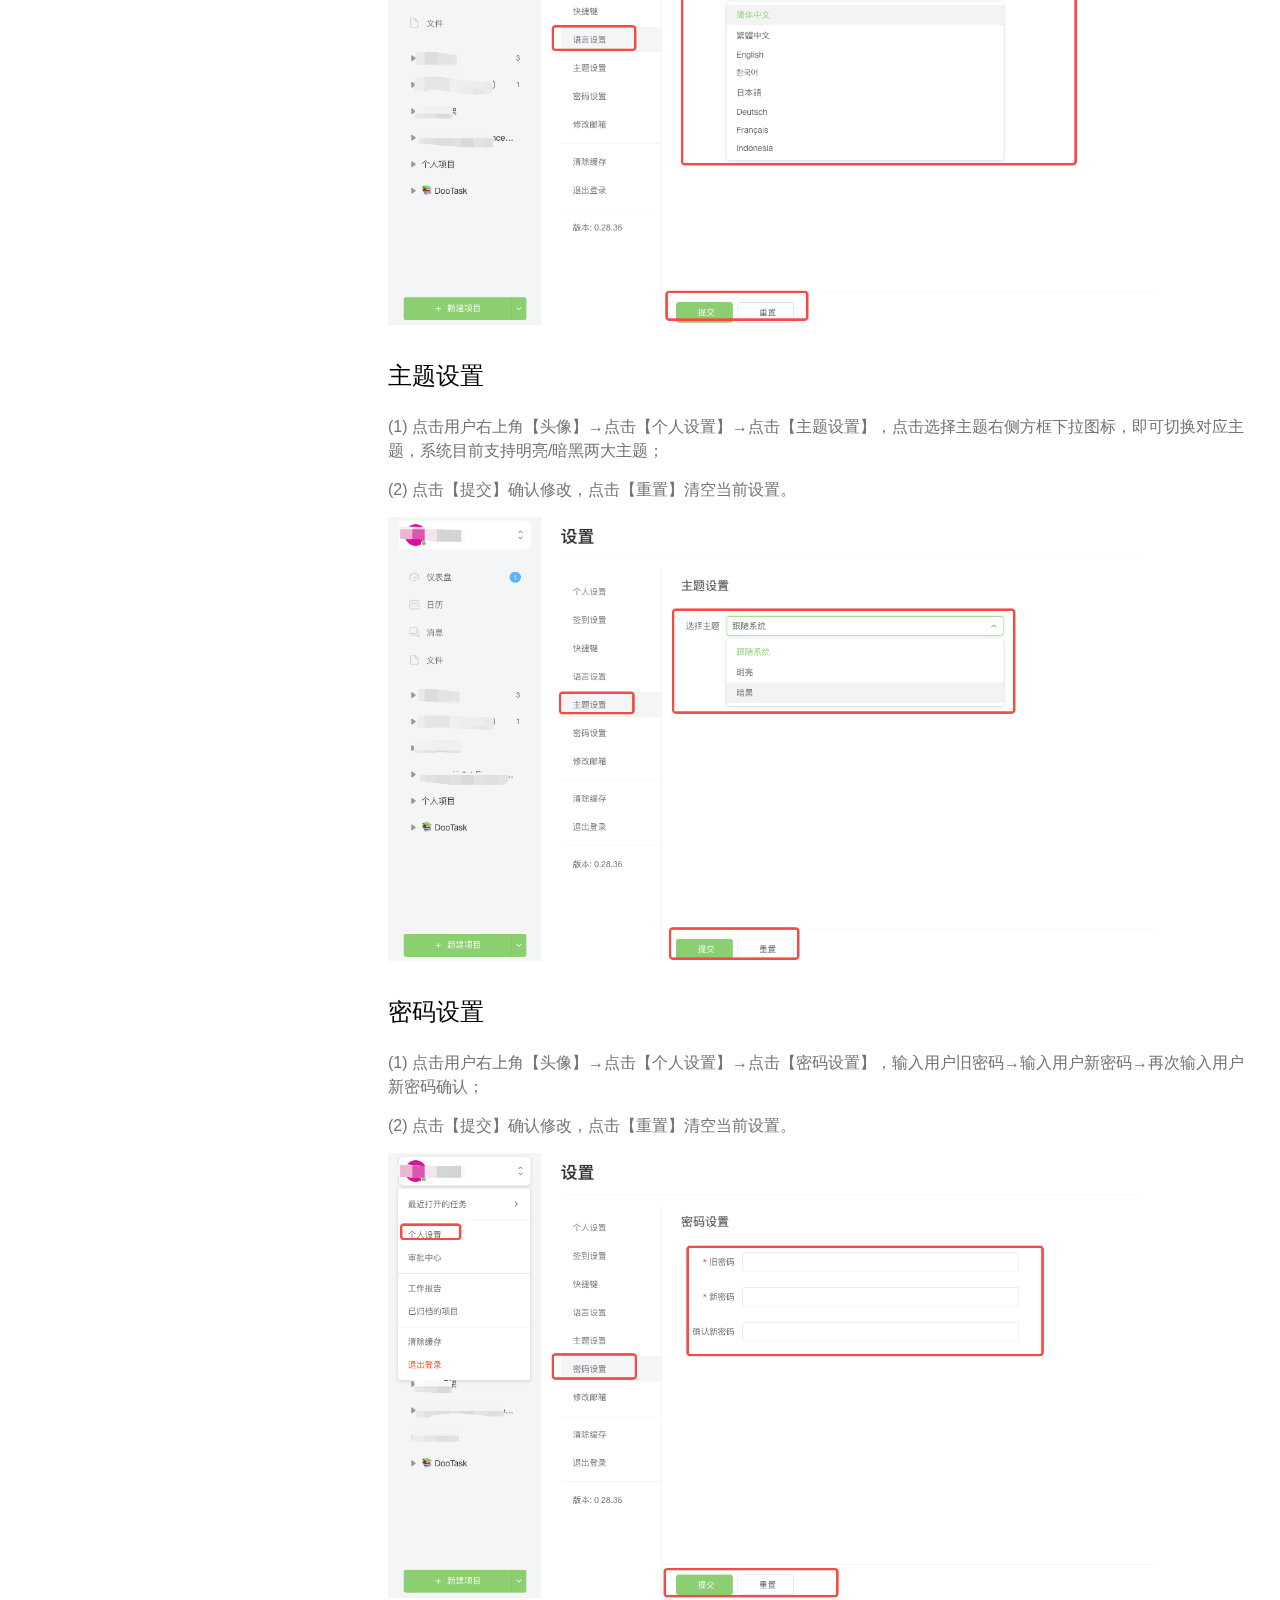
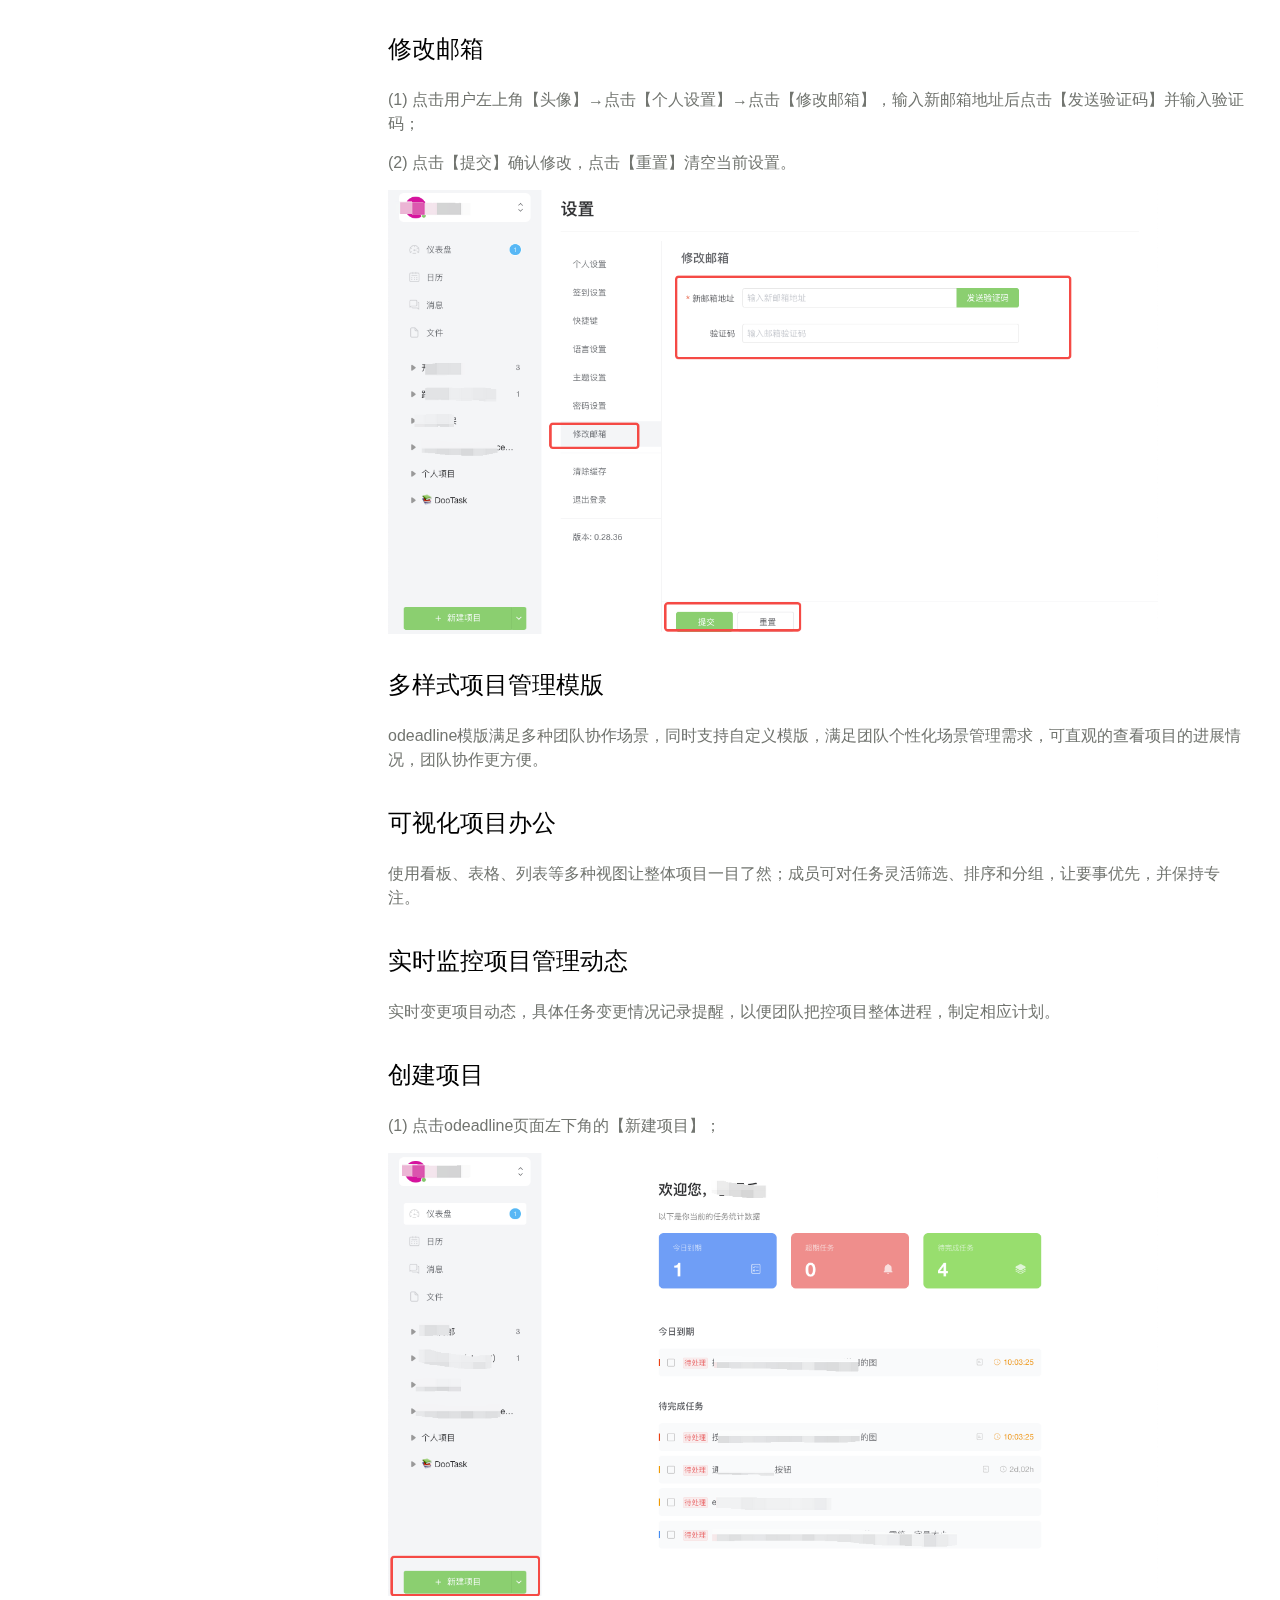
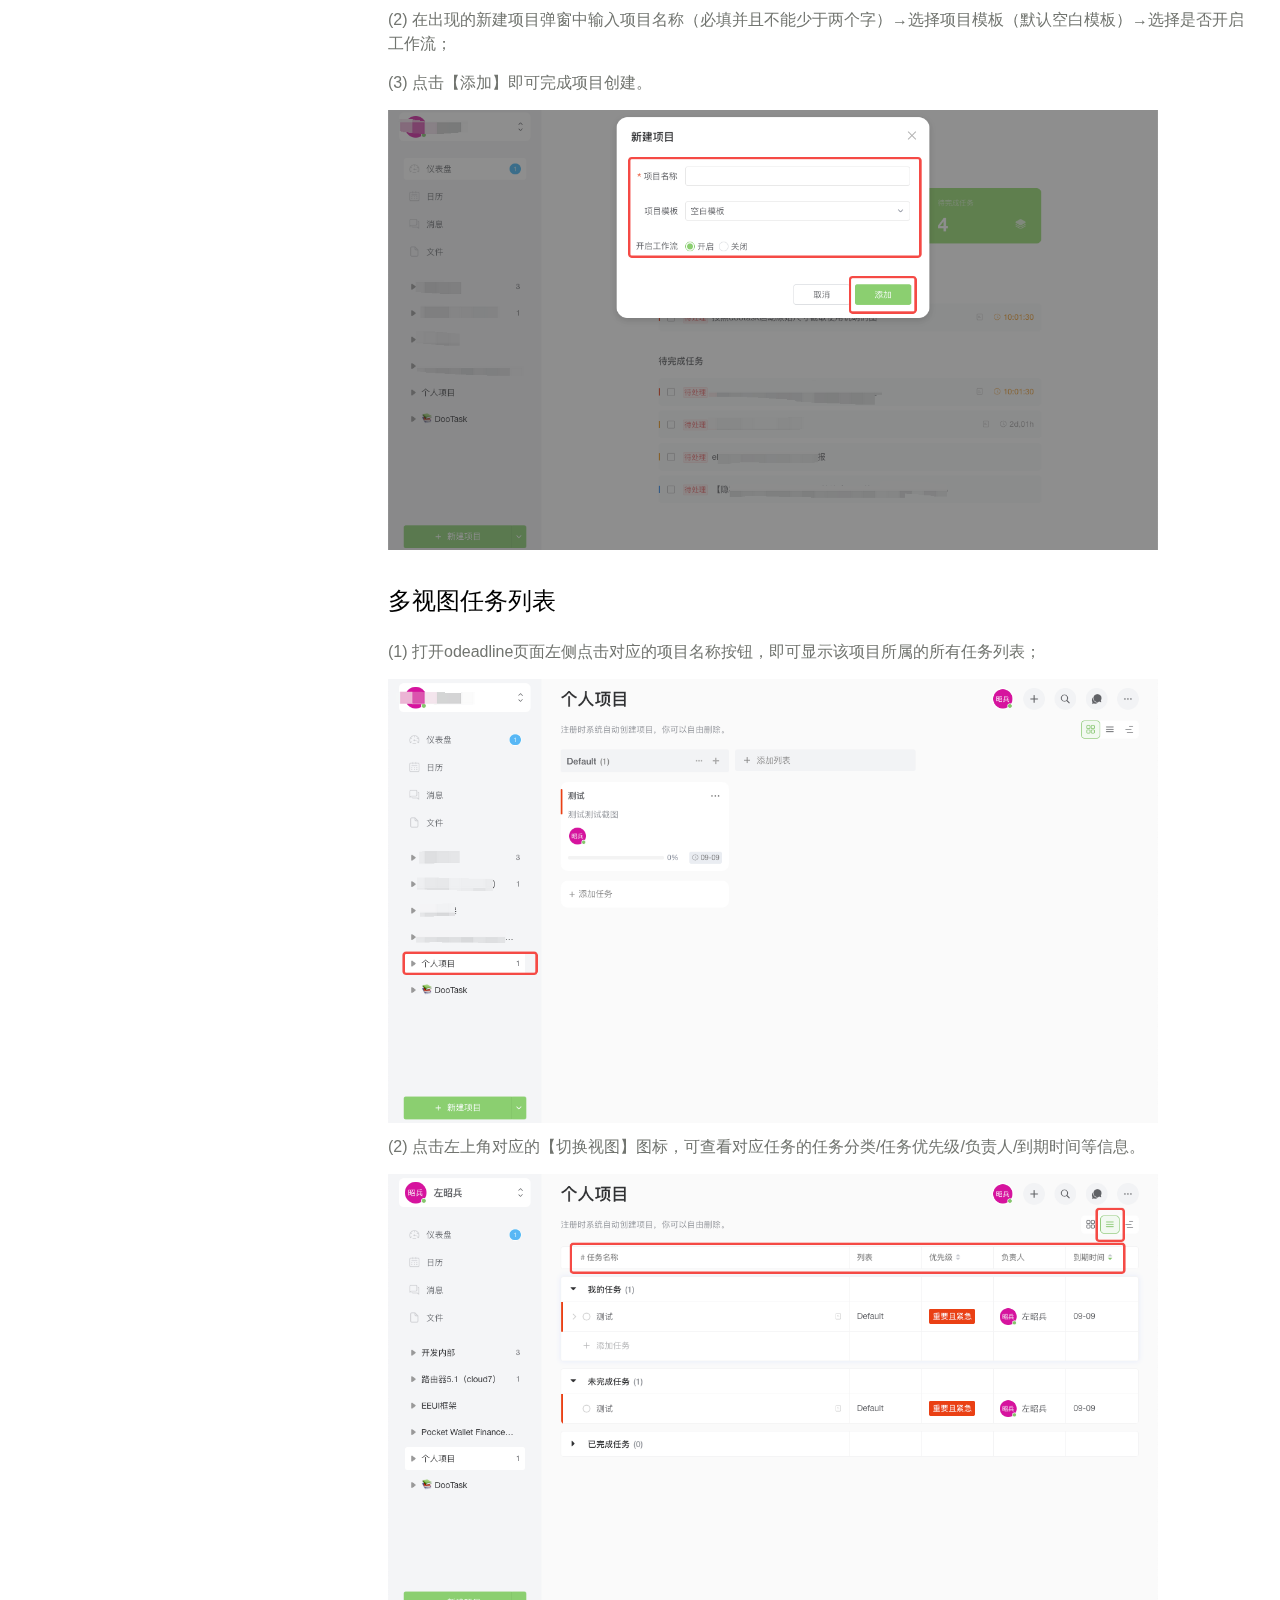
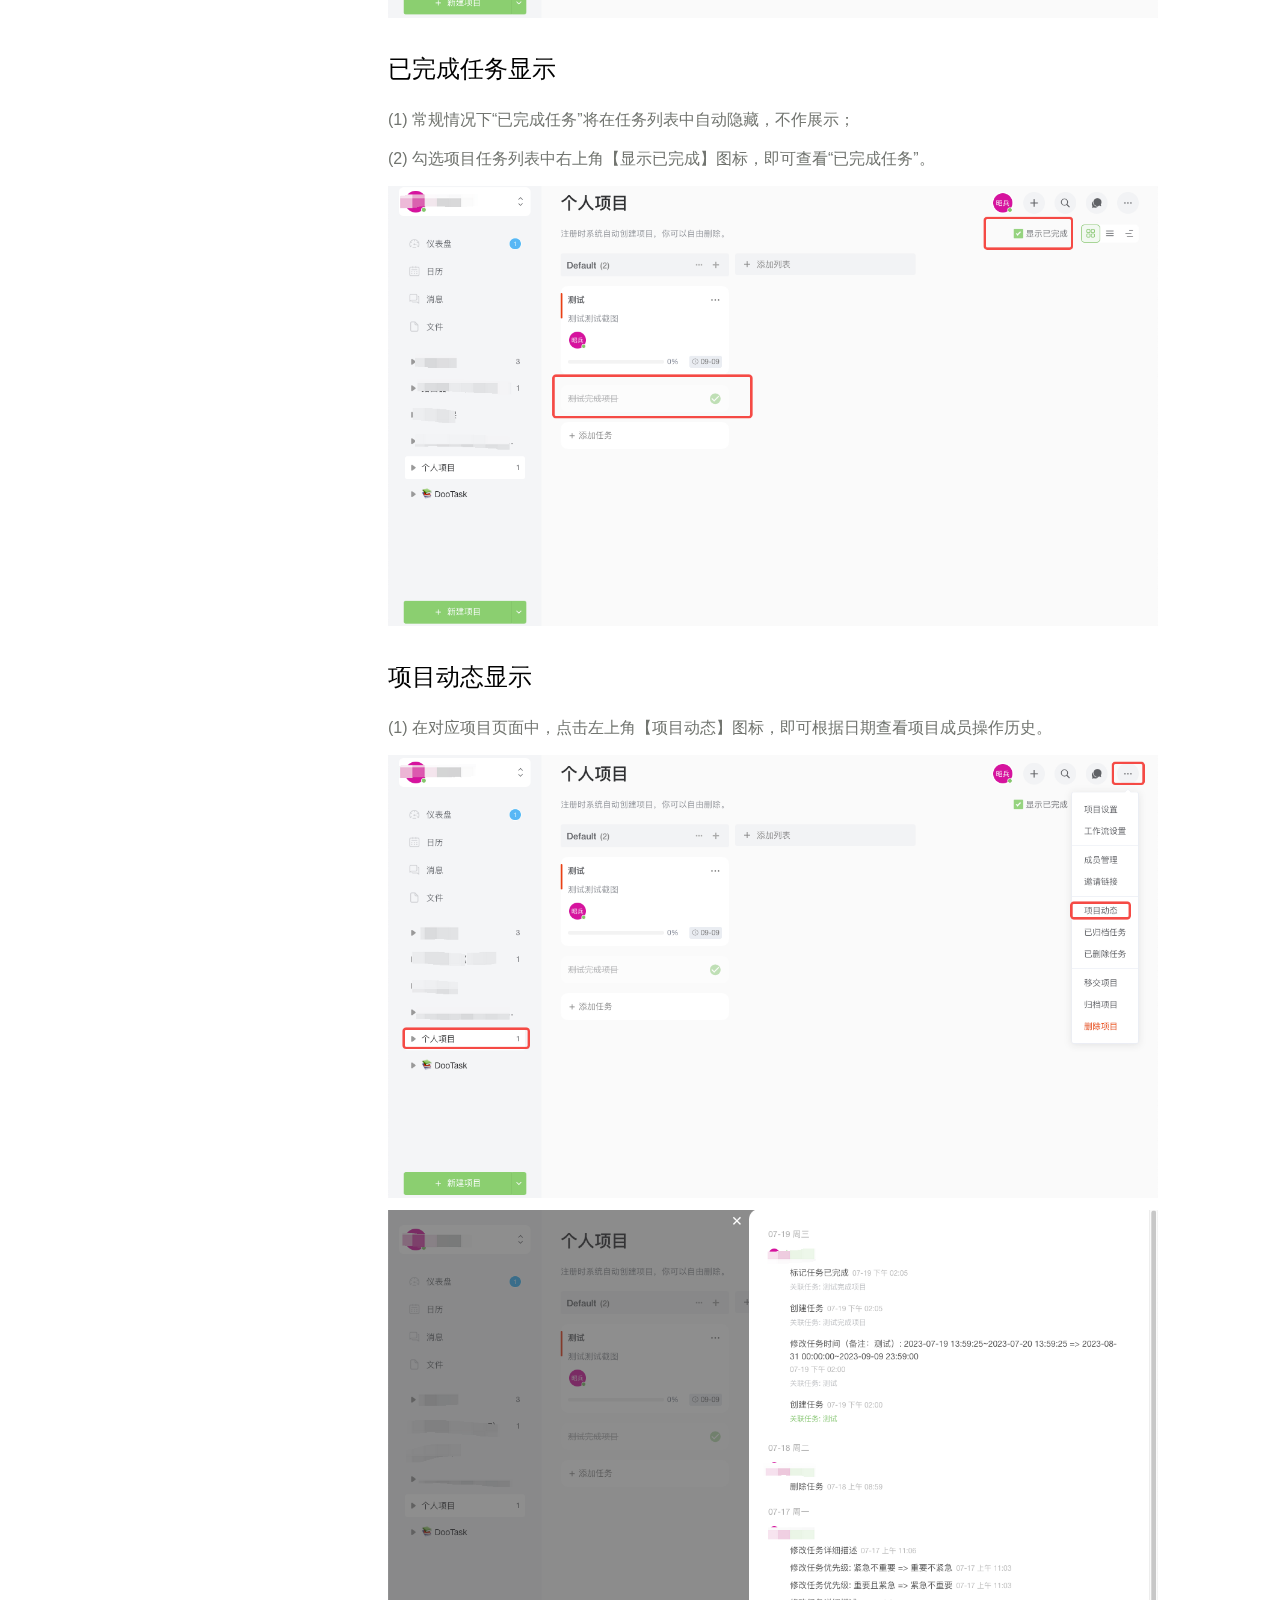
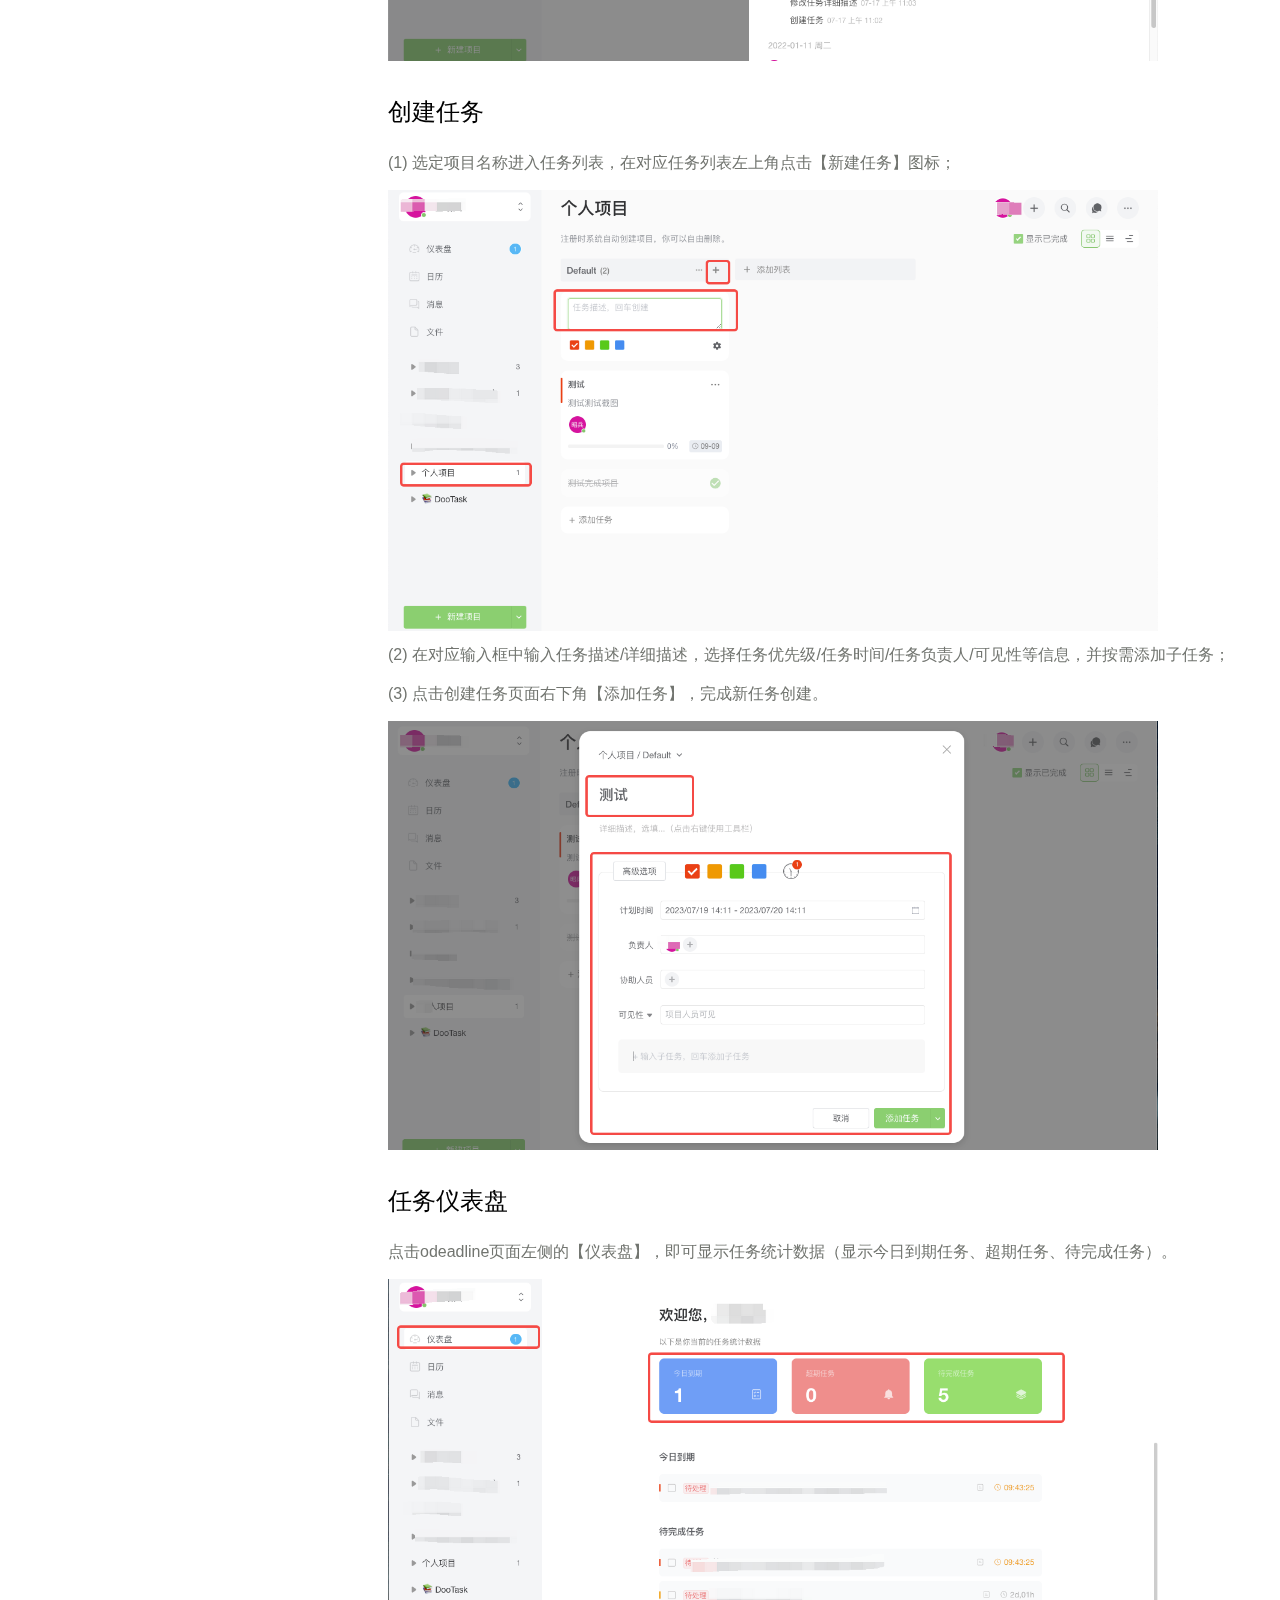
==== commit 3dddbf04: "feat(下载页和隐私页): 提交" ====
--- a/docs.html
+++ b/docs.html
@@ -117,6 +117,9 @@
                   <a href="price.html" >价格</a>
                 </li>
                 <li>
+                  <a href="download.html" >下载</a>
+                </li>
+                <li>
                   <a href="partner.html">合作伙伴</a>
                 </li>
               </ul>
@@ -728,7 +731,7 @@
             <div class="col-lg-6 text-end link">
               <ul>
                 <li>
-                  <a target="_blank" href="https://plusale.com/privacy/">隐私政策</a>
+                  <a target="_blank" href="privacy.html">隐私政策</a>
                 </li>
                 <li>
                   <a target="_blank" href="https://uni.plusale.com/">技术支持</a>
--- a/assets/css/style.css
+++ b/assets/css/style.css
@@ -90,6 +90,7 @@
 	--bg-gradient: linear-gradient(45deg, #02ebad 0%, #5a57fb 50%);
 	--border-color: #E7E9E4;
 	--bg-fa-color: #fafafa;
+	--txt-theme-color: #5138ee;
 }
 
 
@@ -2216,7 +2217,7 @@
 .about-area .thumb img:nth-child(2) {
 	position: absolute;
 	right: 0;
-	bottom: -80px;
+	top: -34px;
 }
 
 .about-area .about-items .info {
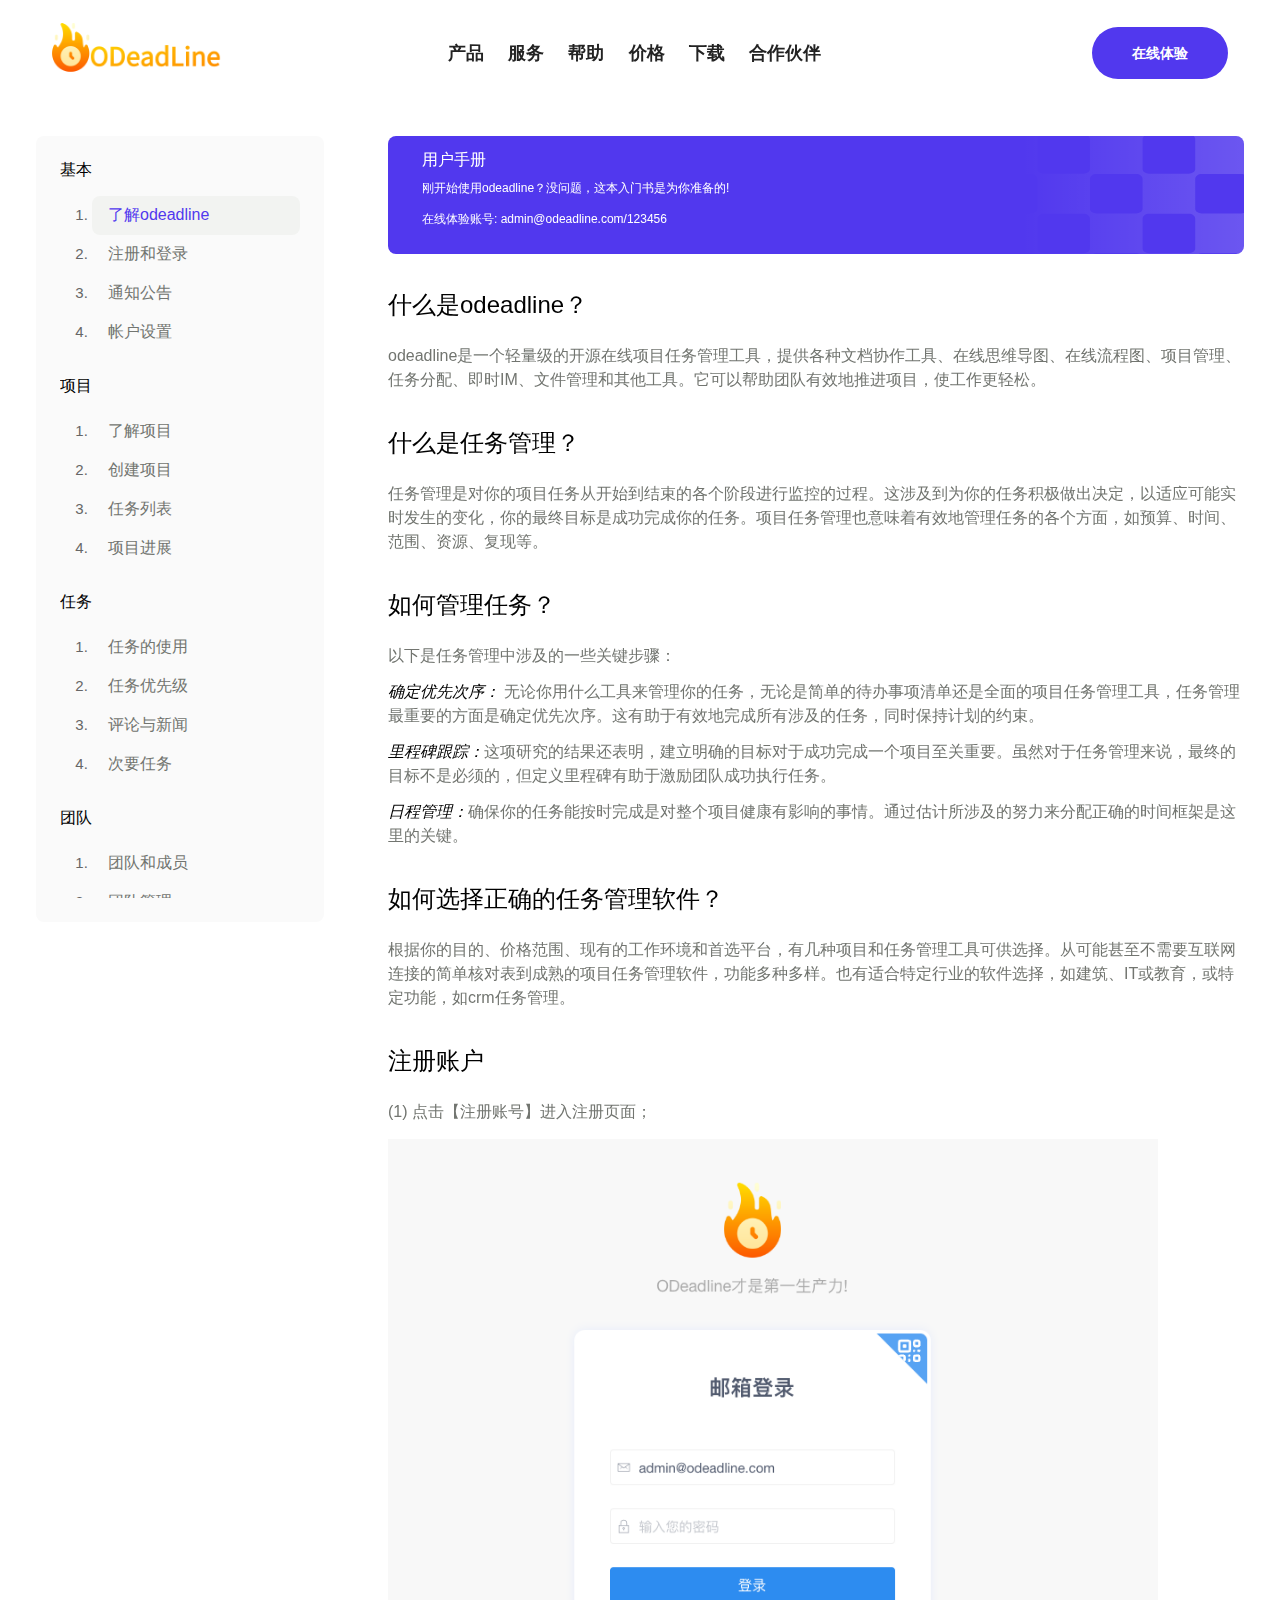
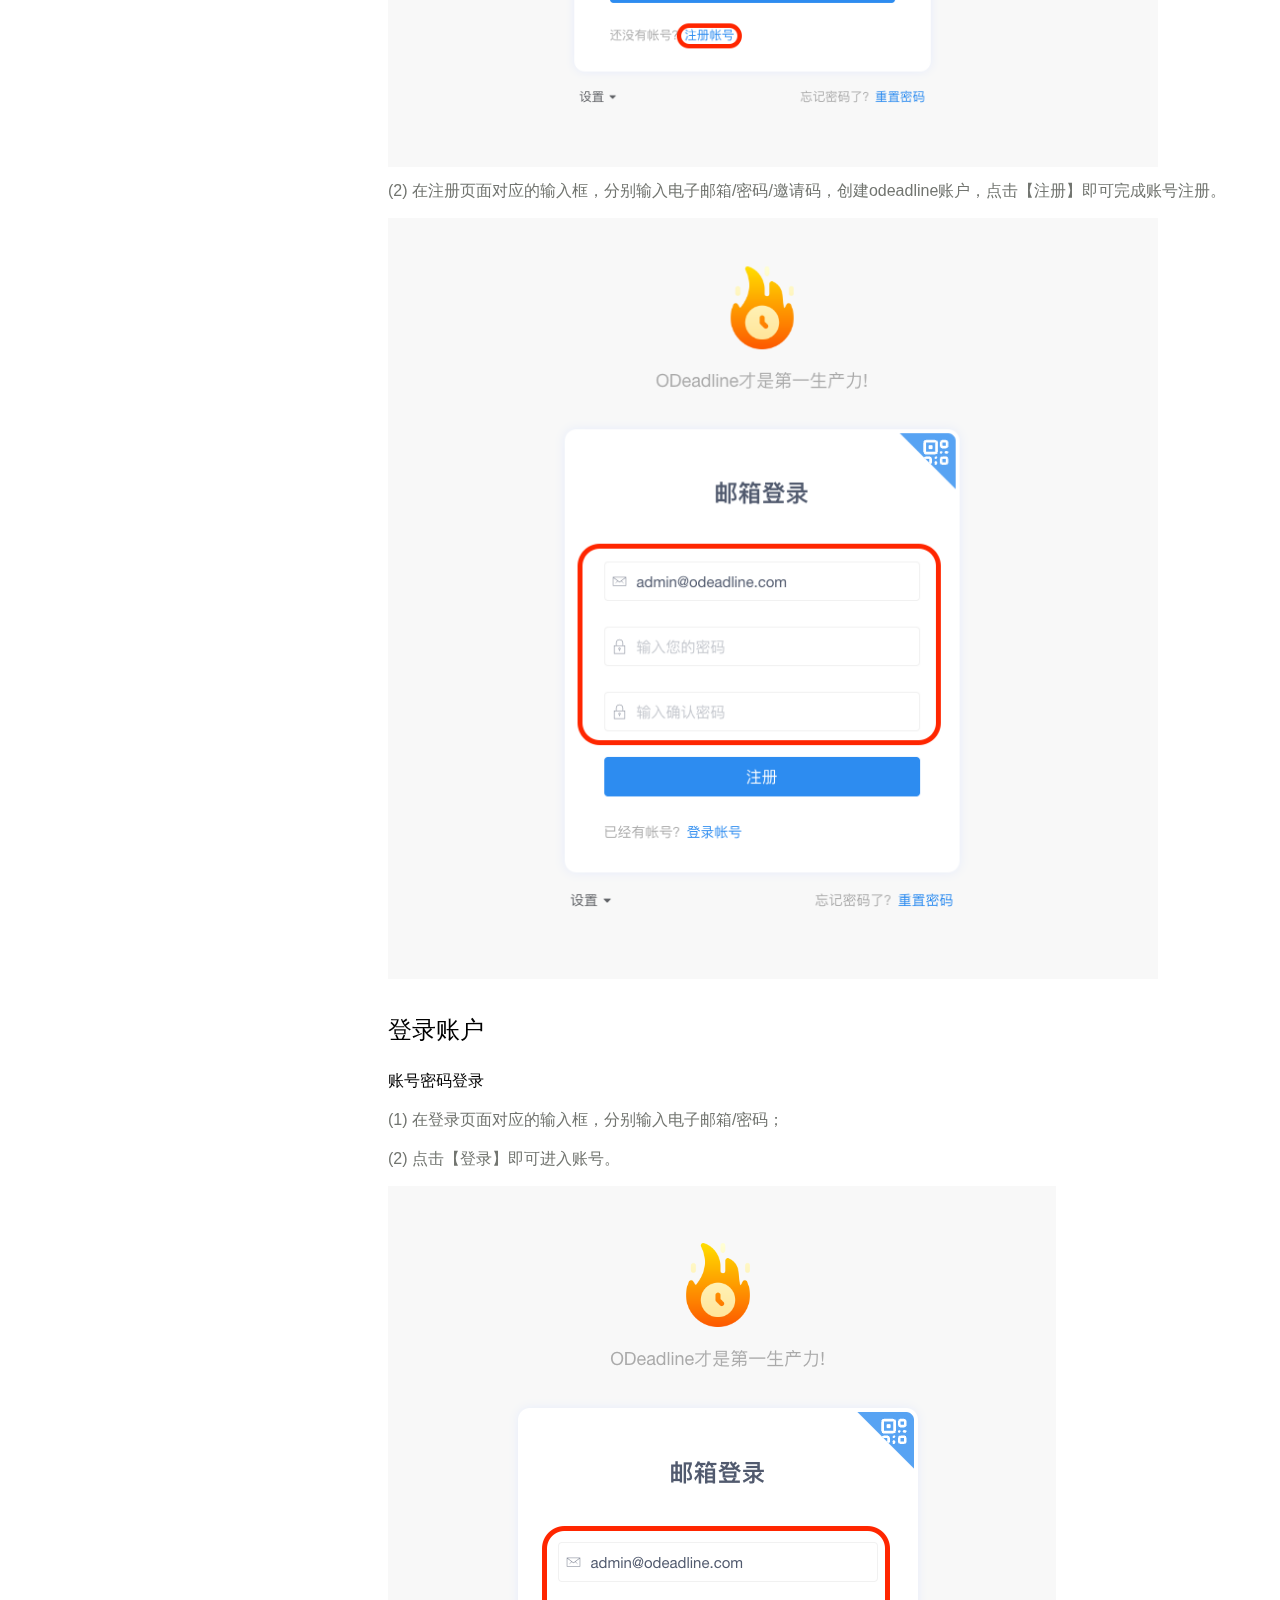
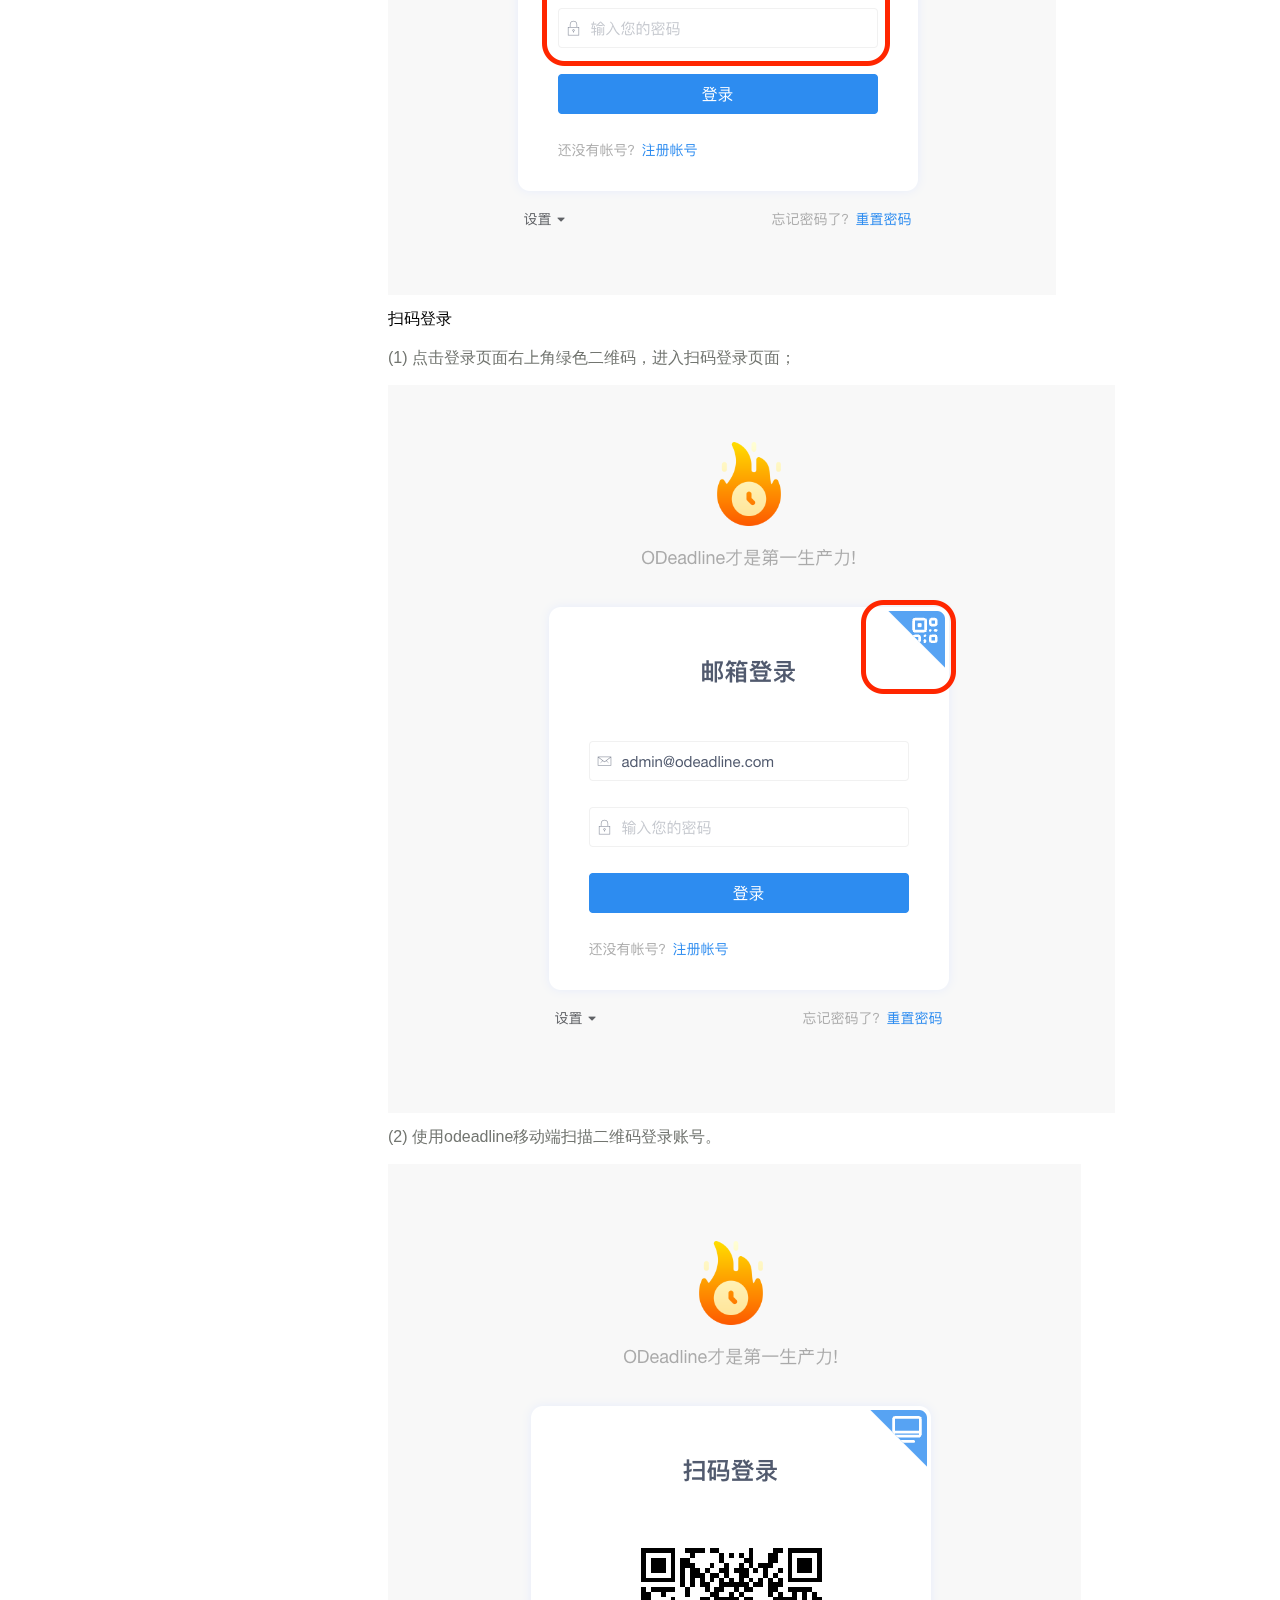
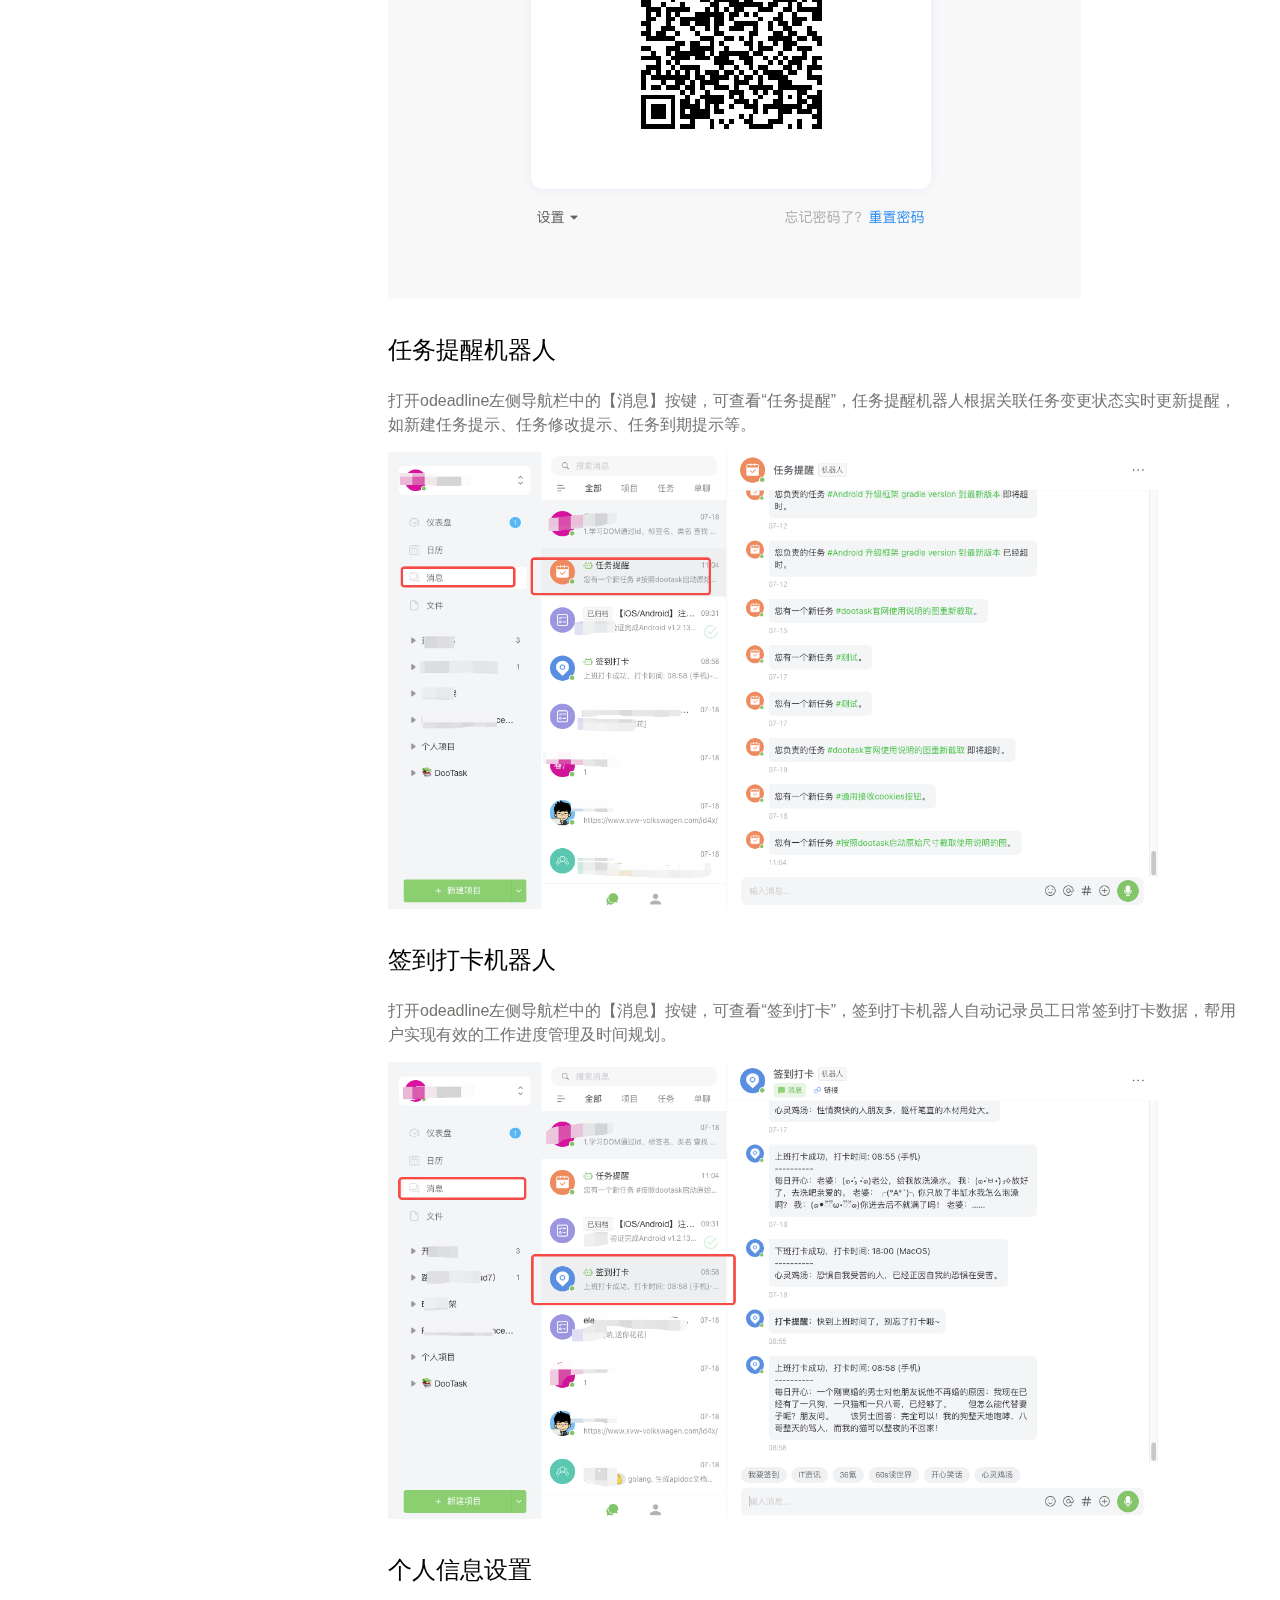
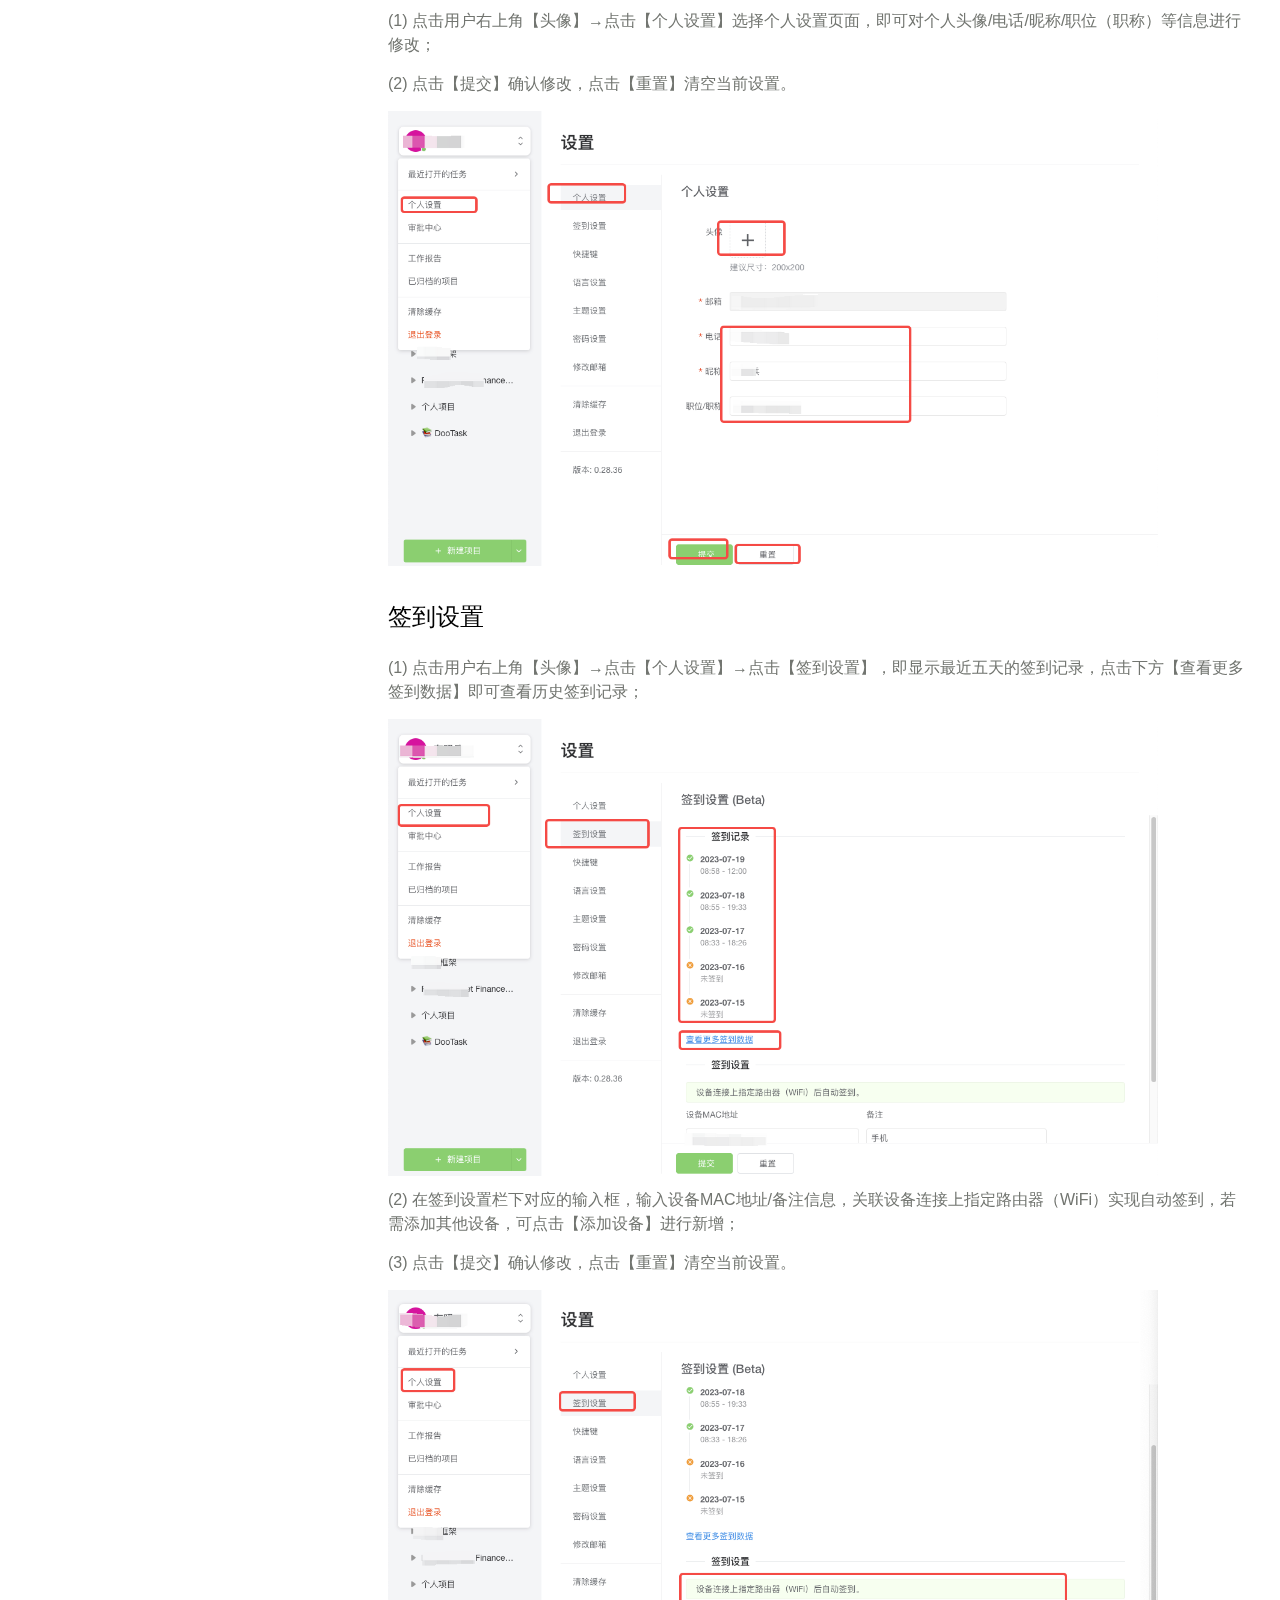
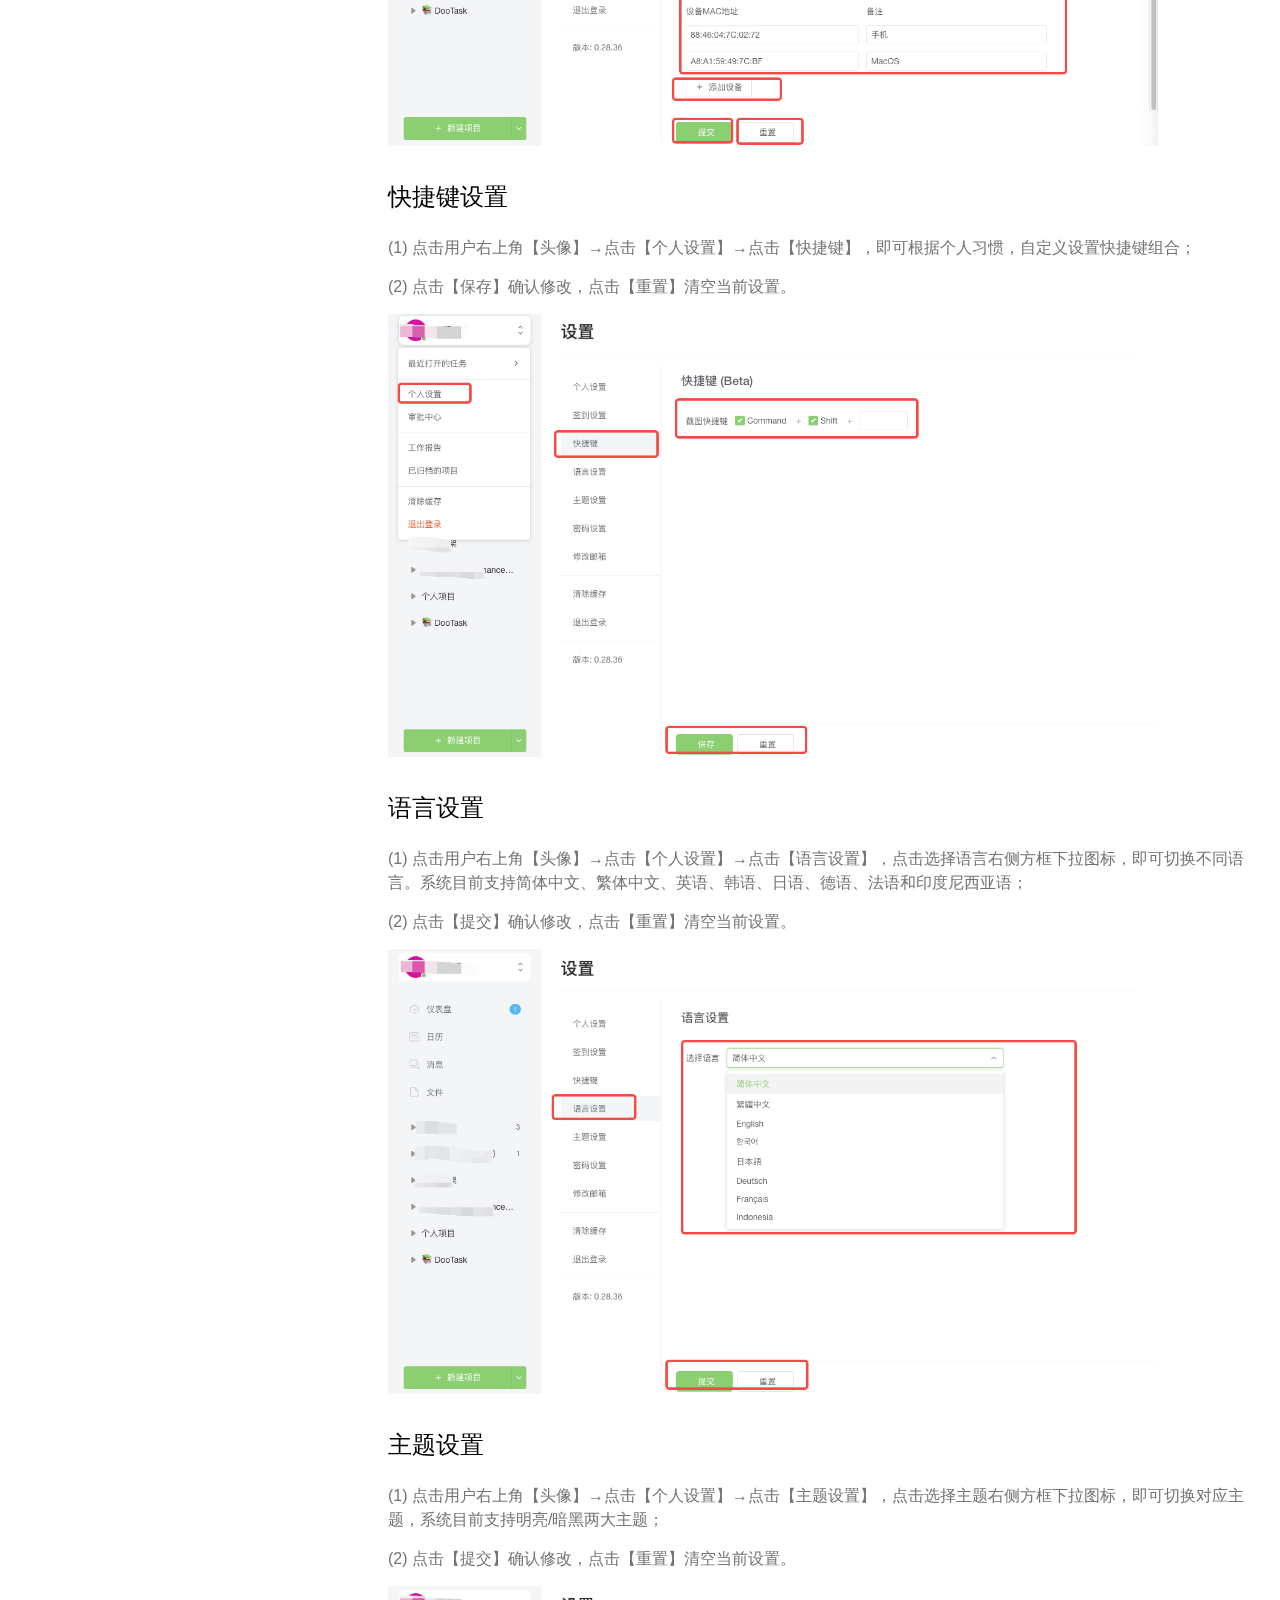
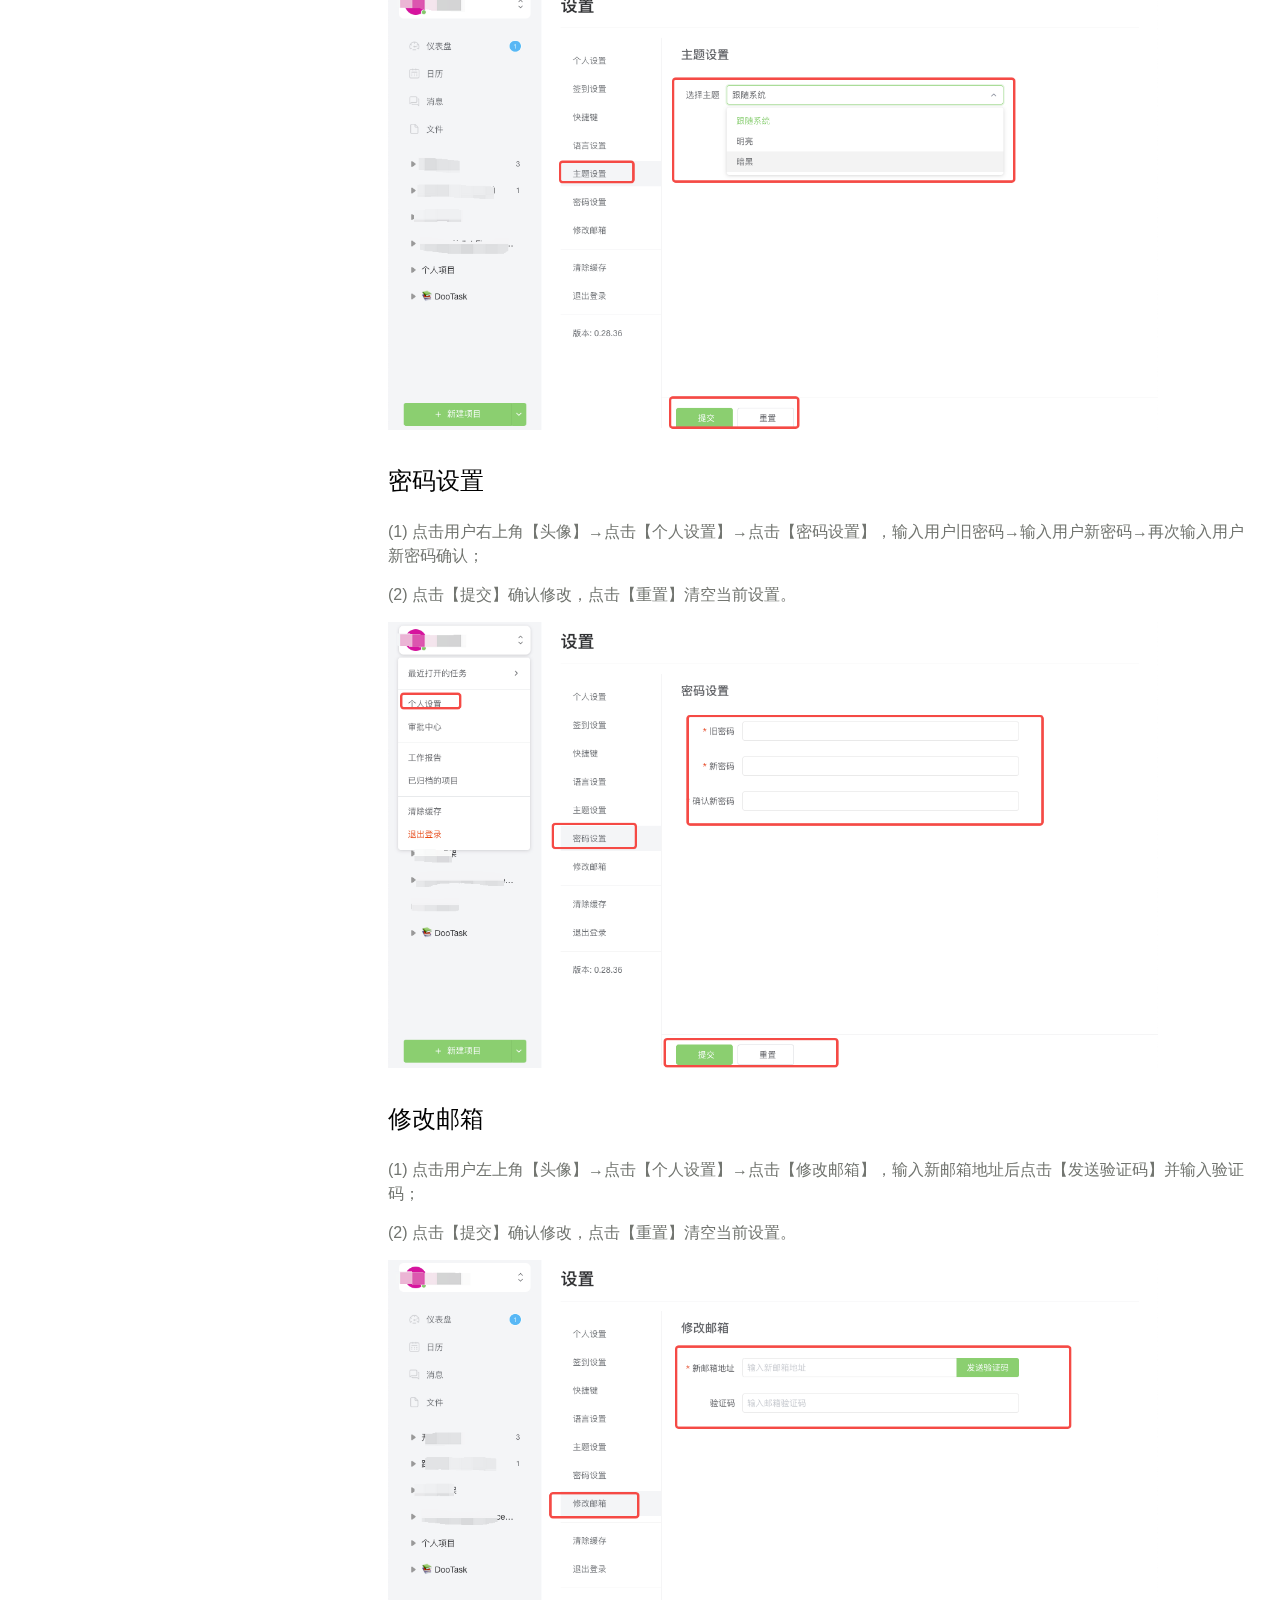
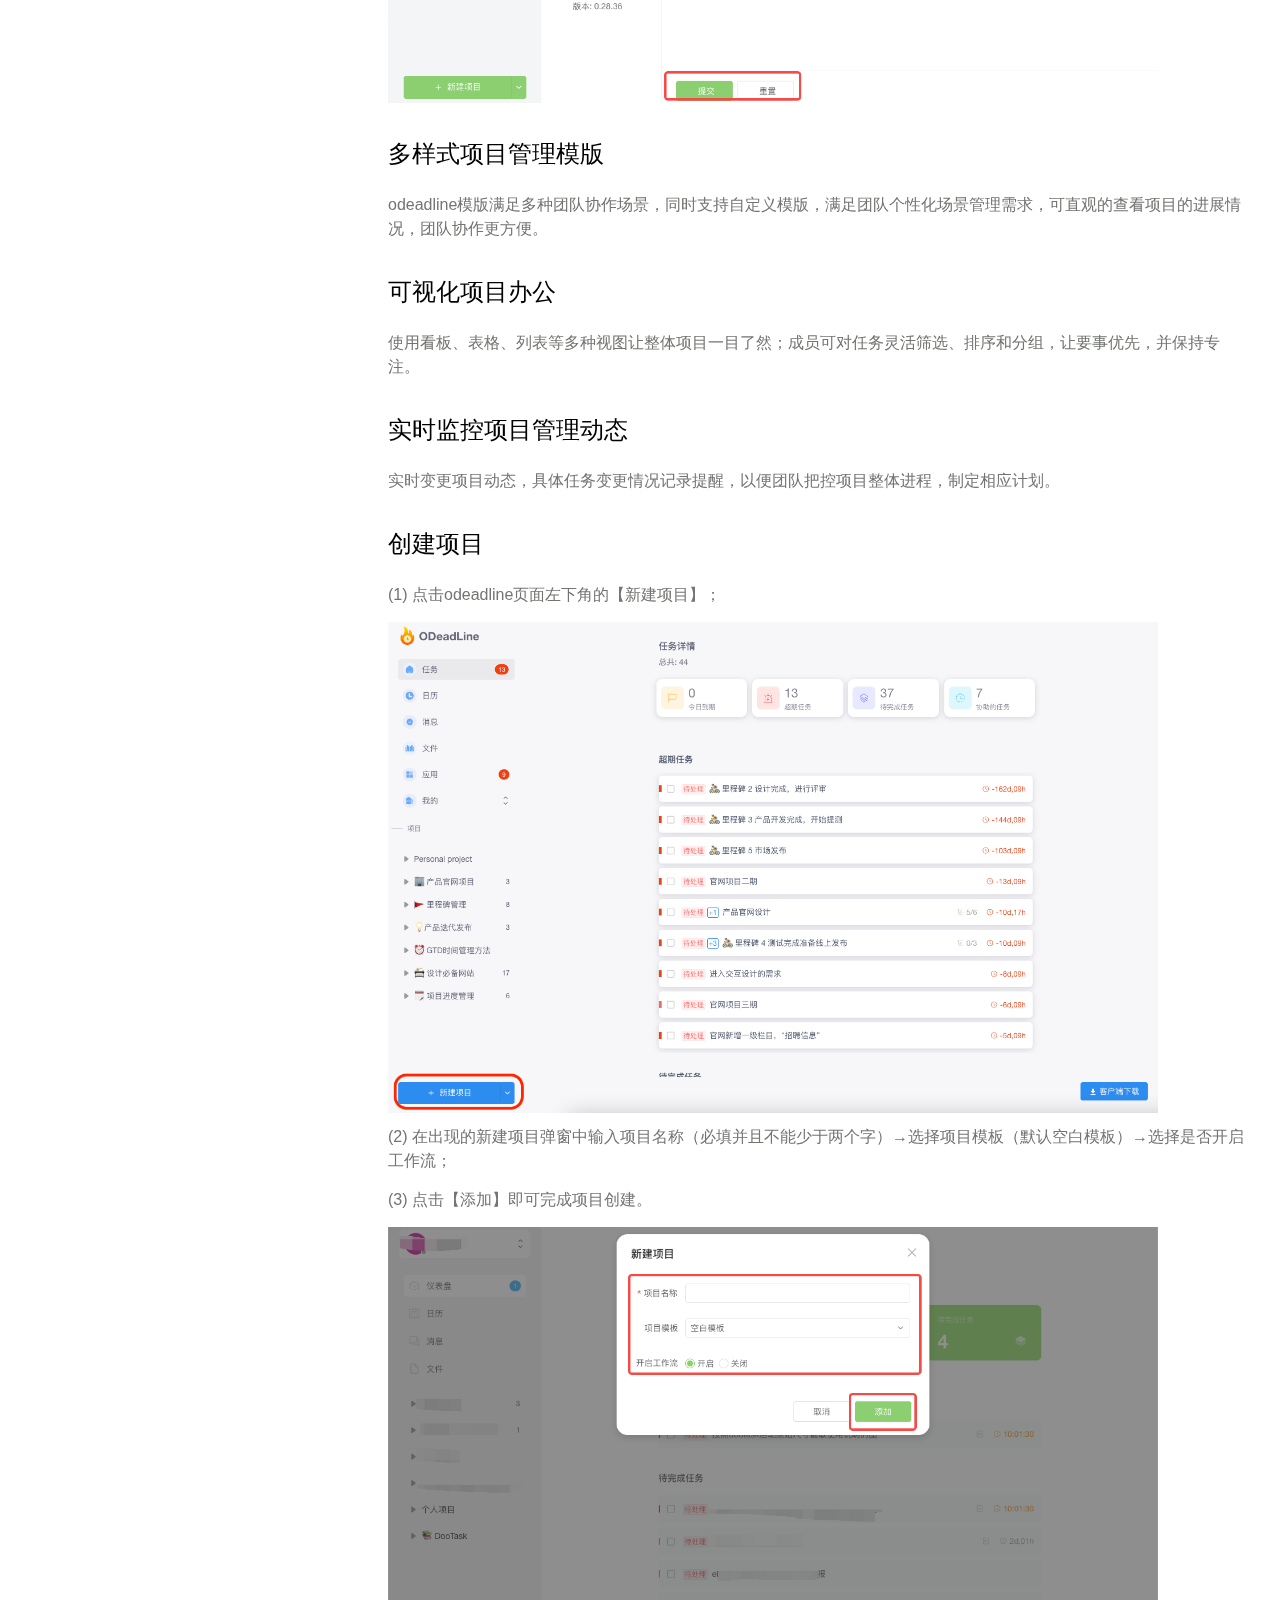
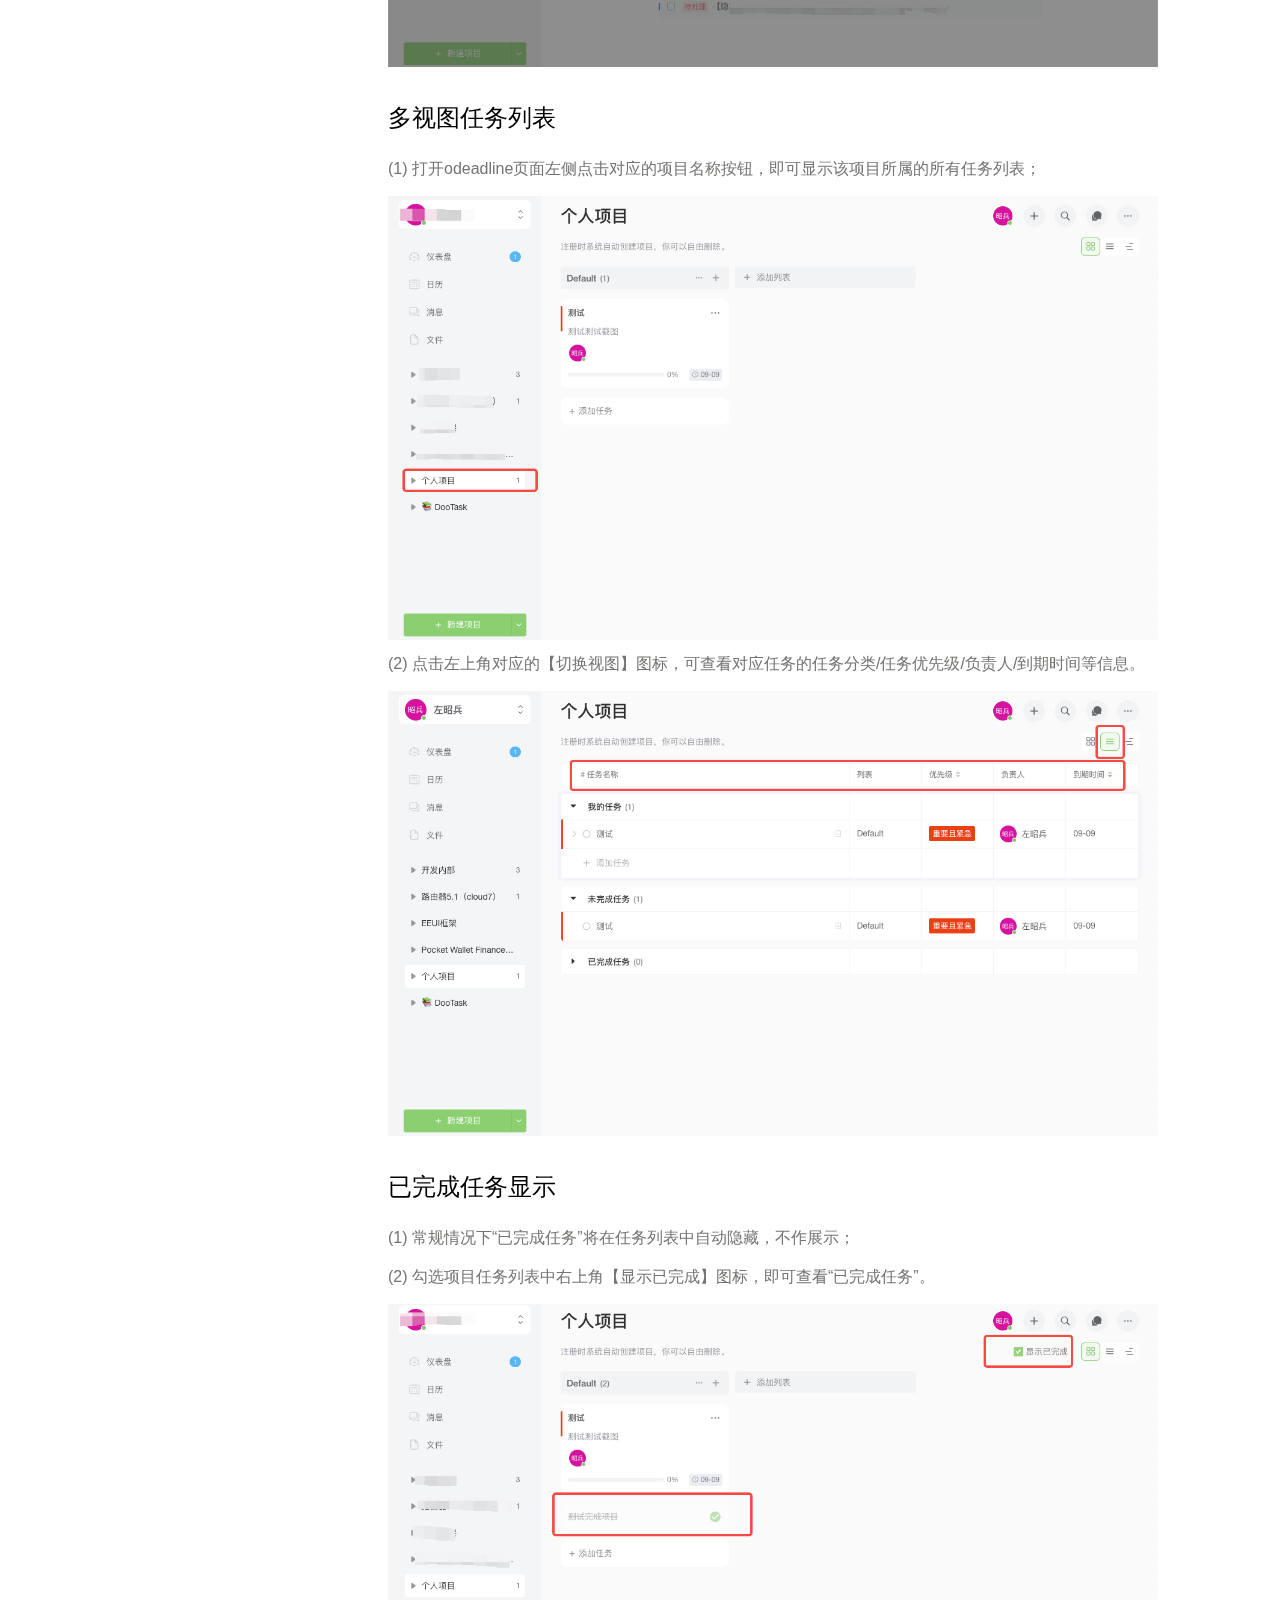
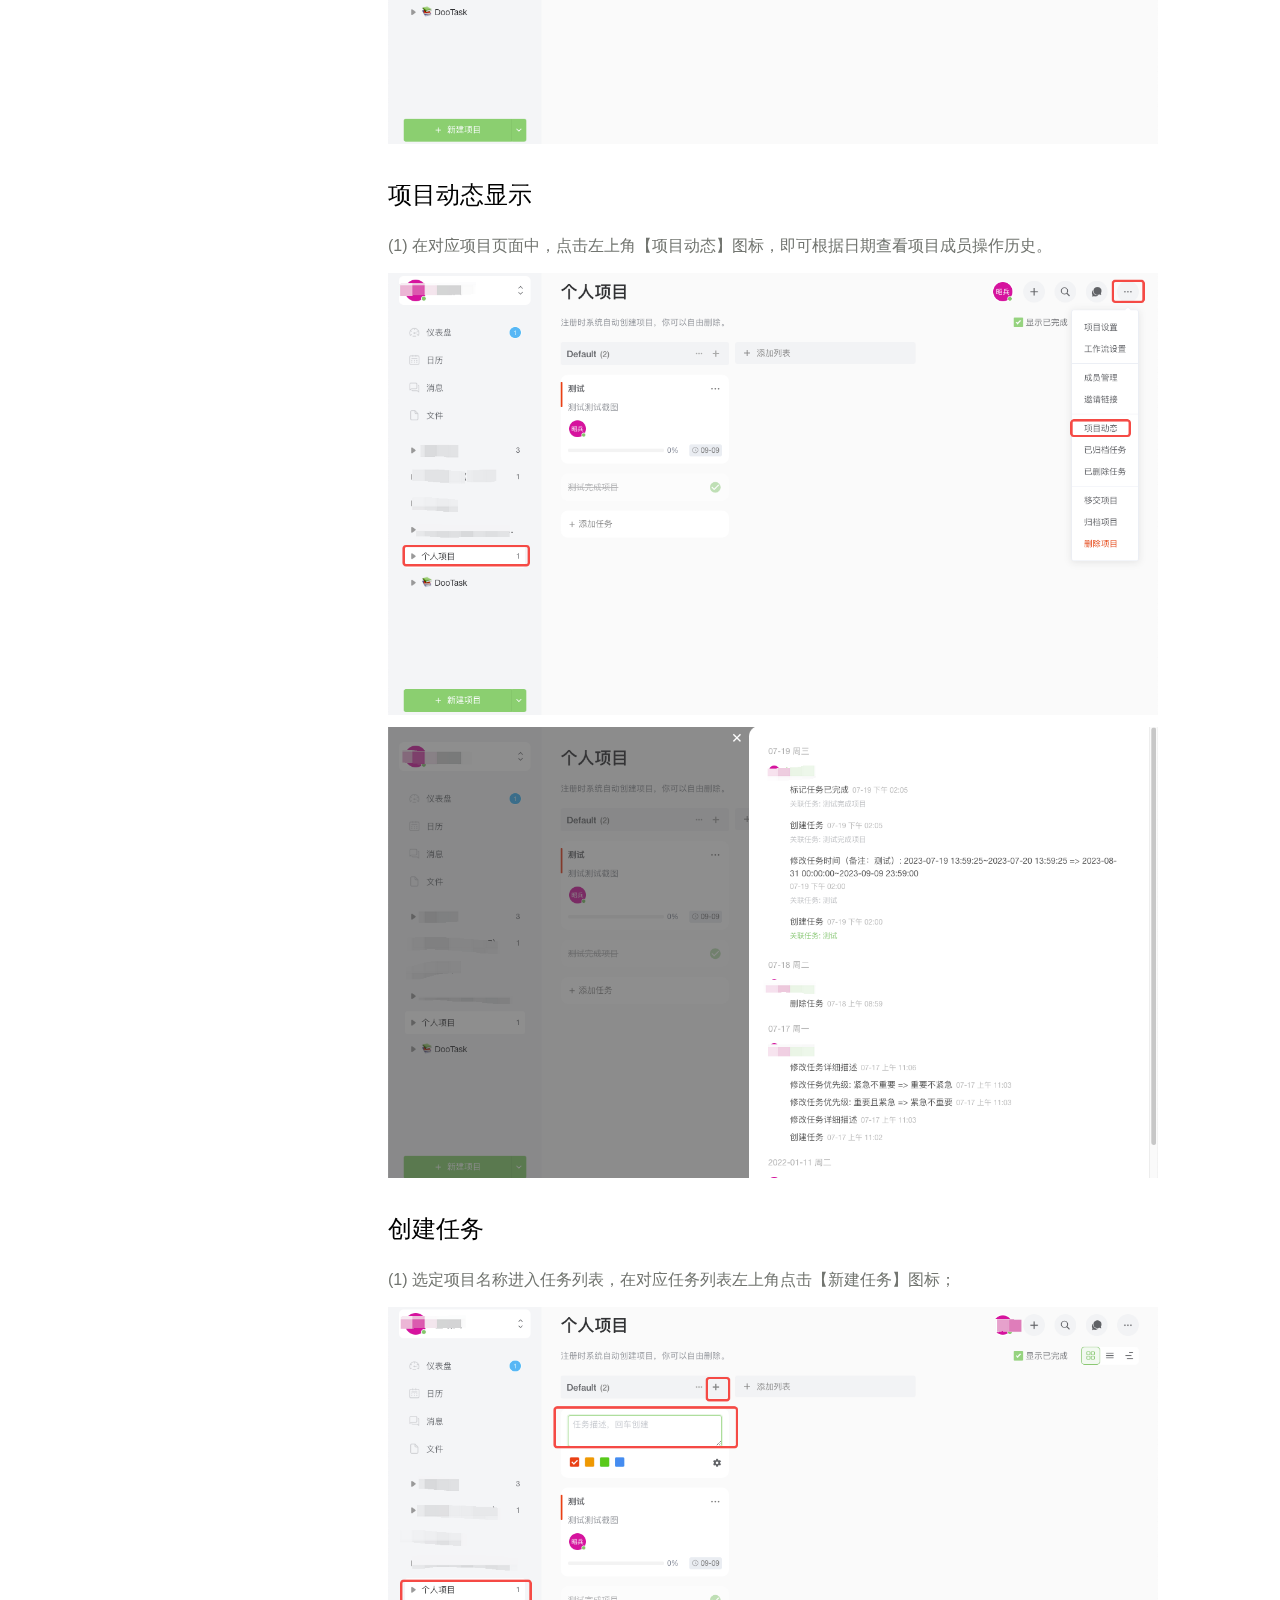
==== commit b0cfb0c6: "feat(添加体验账户): 在帮助页添加体验账户" ====
--- a/docs.html
+++ b/docs.html
@@ -345,6 +345,7 @@
                   <div class="help-pic1-tips">
                     <h2 class="help-pic1-tips-h2 txt-6003652">用户手册</h2>
                     <h6 class="help-pic1-tips-h6 txt-4001624">刚开始使用odeadline？没问题，这本入门书是为你准备的!</h6>
+                    <h6 class="help-pic1-tips-h6 txt-4001624">在线体验账号: admin@odeadline.com/123456</h6>
                   </div>
                 </div>
                 <ul class="help-r-ul">
